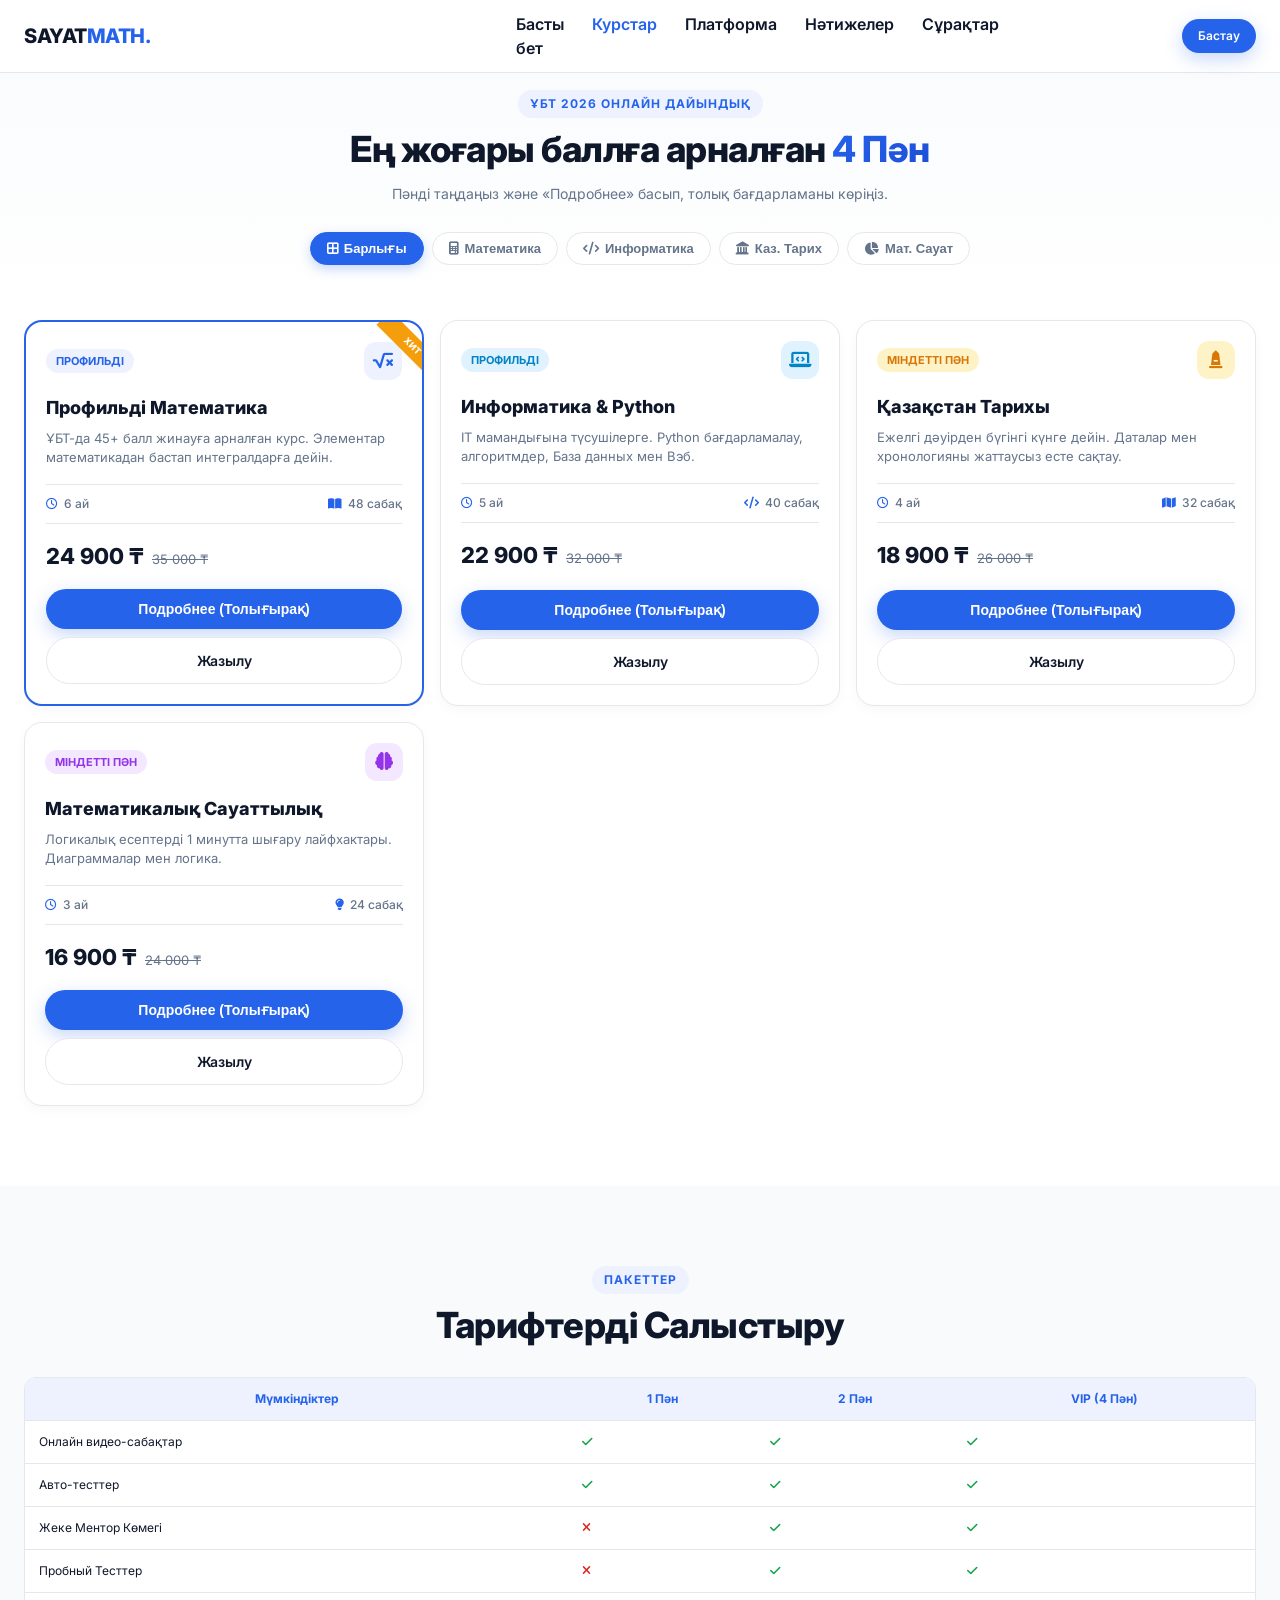
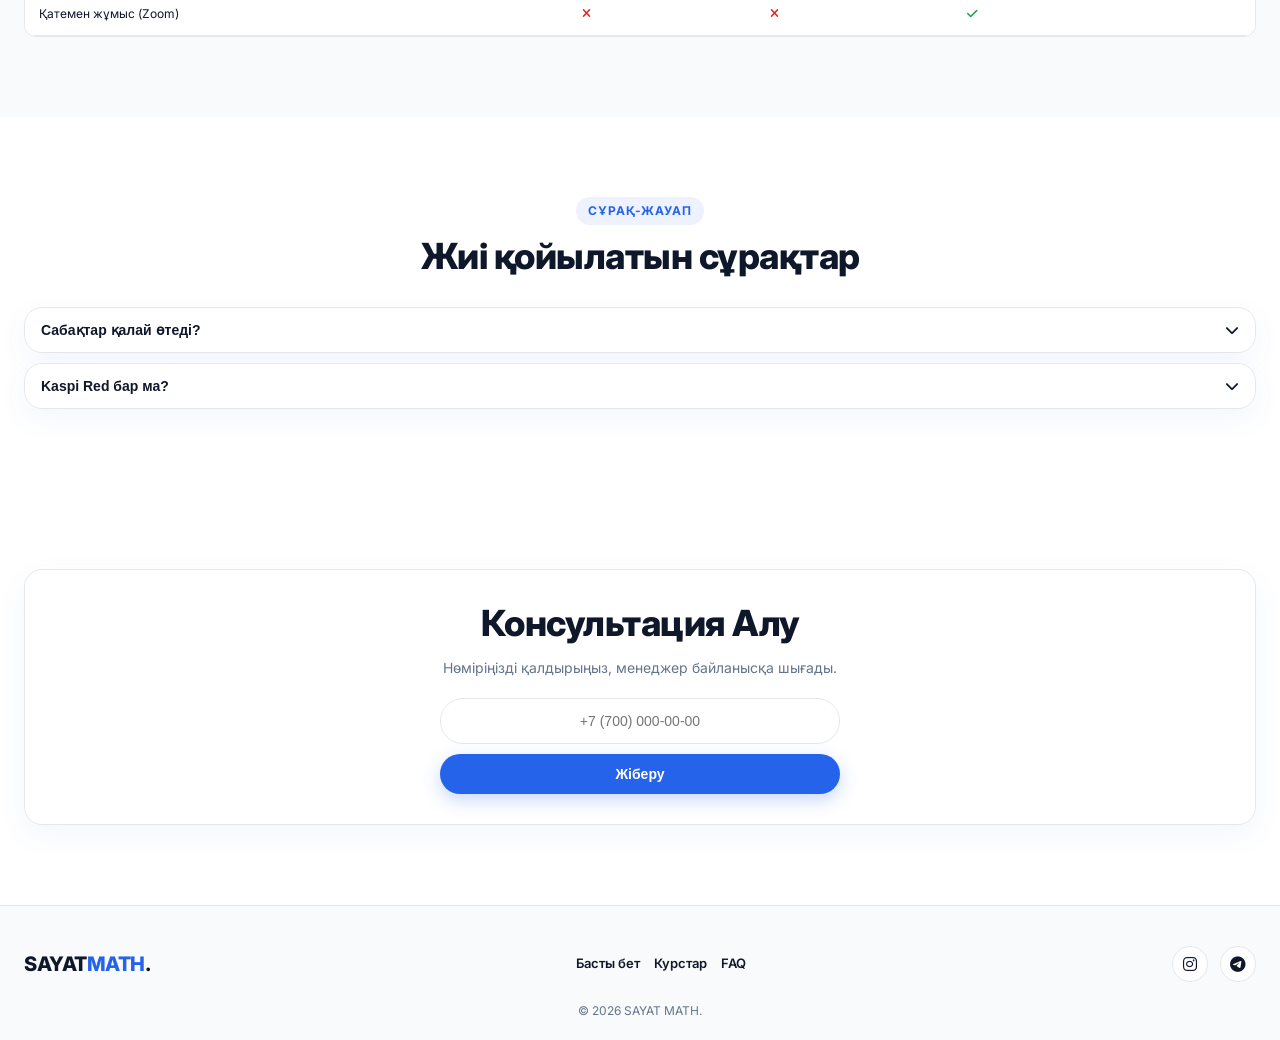
==== course.html @ 8cdb0d89 "Add files via upload" ====
<!DOCTYPE html>
<html lang="kk">
<head>
    <meta charset="UTF-8">
    <meta name="viewport" content="width=device-width, initial-scale=1.0, maximum-scale=1.0, user-scalable=no">
    <title>SAYAT MATH — Дайындық Курстары (ҰБТ 2026)</title>
    
    <link rel="preconnect" href="https://fonts.googleapis.com">
    <link rel="preconnect" href="https://fonts.gstatic.com" crossorigin>
    <link href="https://fonts.googleapis.com/css2?family=Inter:wght@300;400;500;600;700;800;900&display=swap" rel="stylesheet">
    <link rel="stylesheet" href="https://cdnjs.cloudflare.com/ajax/libs/font-awesome/6.6.0/css/all.min.css">
    
    <style>
/* ==========================================================================
   SAYAT MATH — Mobile-First Optimized Glassmorphism Design
   ========================================================================== */

:root {
    --bg-main: #FFFFFF;
    --bg-secondary: #F8FAFC;
    --bg-accent-light: #EEF2FF;
    
    --primary: #2563EB;
    --primary-hover: #1D4ED8;
    --primary-light: #3B82F6;
    --accent: #F59E0B;
    
    --text-primary: #0F172A;
    --text-muted: #64748B;
    --border-light: #E5E7EB;
    
    --glass-bg: rgba(255, 255, 255, 0.88);
    --glass-border: rgba(255, 255, 255, 0.9);
    --glass-shadow: 0 10px 30px rgba(37, 99, 235, 0.06);
    --glass-blur: blur(16px);
    
    --font-family: 'Inter', system-ui, -apple-system, sans-serif;
    
    --transition-fast: 0.2s ease;
    --transition-normal: 0.3s ease;
    
    --radius-sm: 12px;
    --radius-md: 18px;
    --radius-lg: 24px;
    --radius-full: 9999px;
}

*, *::before, *::after {
    box-sizing: border-box;
    margin: 0;
    padding: 0;
    -webkit-tap-highlight-color: transparent;
}

html {
    scroll-behavior: smooth;
    font-size: 16px;
}

body {
    font-family: var(--font-family);
    background-color: var(--bg-main);
    color: var(--text-primary);
    line-height: 1.5;
    overflow-x: hidden;
    -webkit-font-smoothing: antialiased;
}

body.menu-open, body.modal-open {
    overflow: hidden;
}

a {
    color: inherit;
    text-decoration: none;
}

ul { list-style: none; }

/* Container & Mobile Layout */
.container {
    width: 100%;
    max-width: 1280px;
    margin: 0 auto;
    padding: 0 16px;
}

.section {
    padding: 50px 0;
    position: relative;
}

.grid {
    display: grid;
    gap: 16px;
}

.grid-2, .grid-3, .grid-4 {
    grid-template-columns: 1fr;
}

/* Scroll Progress Bar */
.scroll-progress {
    position: fixed;
    top: 0;
    left: 0;
    height: 3px;
    background: linear-gradient(90deg, var(--primary), #60A5FA);
    width: 0%;
    z-index: 10001;
}

/* Glass Card */
.glass-card {
    background: var(--glass-bg);
    backdrop-filter: var(--glass-blur);
    -webkit-backdrop-filter: var(--glass-blur);
    border: 1px solid var(--border-light);
    border-radius: var(--radius-md);
    box-shadow: var(--glass-shadow);
}

/* Typography Helpers */
.text-center { text-align: center; }

.text-gradient {
    background: linear-gradient(135deg, var(--primary) 0%, #1D4ED8 100%);
    -webkit-background-clip: text;
    -webkit-text-fill-color: transparent;
}

.section-title-wrapper {
    margin-bottom: 28px;
}

.section-subtitle {
    display: inline-block;
    color: var(--primary);
    font-weight: 700;
    font-size: 11px;
    text-transform: uppercase;
    letter-spacing: 1px;
    margin-bottom: 8px;
    background: var(--bg-accent-light);
    padding: 5px 12px;
    border-radius: var(--radius-full);
}

.section-title {
    font-size: 24px;
    font-weight: 800;
    letter-spacing: -0.5px;
    line-height: 1.3;
    margin-bottom: 10px;
}

.section-description {
    font-size: 14px;
    color: var(--text-muted);
    line-height: 1.5;
}

/* Buttons */
.btn {
    display: inline-flex;
    align-items: center;
    justify-content: center;
    gap: 8px;
    padding: 12px 20px;
    font-size: 14px;
    font-weight: 600;
    border-radius: var(--radius-full);
    border: none;
    cursor: pointer;
    transition: all var(--transition-fast);
    width: 100%;
}

.btn-primary {
    background-color: var(--primary);
    color: #FFFFFF;
    box-shadow: 0 6px 18px rgba(37, 99, 235, 0.25);
}

.btn-primary:active {
    transform: scale(0.98);
}

.btn-glass {
    background: #FFFFFF;
    border: 1px solid var(--border-light);
    color: var(--text-primary);
}

.btn-block { width: 100%; }

/* Header & Mobile Navigation */
.header {
    position: fixed;
    top: 0;
    left: 0;
    right: 0;
    z-index: 1000;
    padding: 12px 0;
    background: rgba(255, 255, 255, 0.92);
    backdrop-filter: blur(12px);
    -webkit-backdrop-filter: blur(12px);
    border-bottom: 1px solid var(--border-light);
}

.header-container {
    display: flex;
    align-items: center;
    justify-content: space-between;
}

.logo {
    font-size: 20px;
    font-weight: 800;
    letter-spacing: -0.5px;
}

.logo-accent { color: var(--primary); }
.logo-dot { color: var(--primary); }

.header-actions {
    display: flex;
    align-items: center;
    gap: 10px;
}

.burger-menu {
    background: transparent;
    border: none;
    cursor: pointer;
    display: flex;
    flex-direction: column;
    justify-content: space-between;
    width: 24px;
    height: 18px;
    z-index: 1002;
    padding: 0;
}

.burger-menu span {
    width: 100%;
    height: 2px;
    background-color: var(--text-primary);
    border-radius: 2px;
    transition: all var(--transition-fast);
}

.burger-menu.open span:nth-child(1) { transform: translateY(8px) rotate(45deg); }
.burger-menu.open span:nth-child(2) { opacity: 0; }
.burger-menu.open span:nth-child(3) { transform: translateY(-8px) rotate(-45deg); }

.nav-menu {
    position: fixed;
    top: 0;
    right: -100%;
    width: 80%;
    max-width: 300px;
    height: 100vh;
    background: #FFFFFF;
    padding: 80px 24px 30px;
    transition: right var(--transition-normal);
    box-shadow: -10px 0 30px rgba(0, 0, 0, 0.15);
    z-index: 1001;
}

.nav-menu.active { right: 0; }

.nav-list {
    display: flex;
    flex-direction: column;
    gap: 18px;
}

.nav-link {
    font-size: 16px;
    font-weight: 600;
    color: var(--text-primary);
}

.nav-link.active { color: var(--primary); }

.mobile-overlay {
    position: fixed;
    inset: 0;
    background: rgba(15, 23, 42, 0.5);
    z-index: 999;
    opacity: 0;
    pointer-events: none;
    transition: opacity var(--transition-fast);
}

.mobile-overlay.active {
    opacity: 1;
    pointer-events: auto;
}

/* Course Hero Header */
.courses-hero {
    padding-top: 90px;
    padding-bottom: 30px;
    background: linear-gradient(180deg, #F8FAFC 0%, #FFFFFF 100%);
}

/* Horizontal Scrollable Filter Tabs for Mobile */
.filter-wrapper {
    display: flex;
    gap: 8px;
    overflow-x: auto;
    padding: 10px 4px 15px;
    margin-top: 18px;
    -webkit-overflow-scrolling: touch;
    scrollbar-width: none;
}

.filter-wrapper::-webkit-scrollbar {
    display: none;
}

.filter-btn {
    padding: 8px 16px;
    border-radius: var(--radius-full);
    border: 1px solid var(--border-light);
    background: #FFFFFF;
    font-size: 13px;
    font-weight: 600;
    color: var(--text-muted);
    white-space: nowrap;
    cursor: pointer;
    display: flex;
    align-items: center;
    gap: 6px;
    flex-shrink: 0;
}

.filter-btn.active {
    background: var(--primary);
    color: #FFFFFF;
    border-color: var(--primary);
    box-shadow: 0 4px 12px rgba(37, 99, 235, 0.25);
}

/* Course Card V2 (Mobile Optimized) */
.course-card-v2 {
    background: #FFFFFF;
    border: 1px solid var(--border-light);
    border-radius: var(--radius-md);
    padding: 20px;
    display: flex;
    flex-direction: column;
    justify-content: space-between;
    position: relative;
    overflow: hidden;
    box-shadow: 0 4px 12px rgba(0, 0, 0, 0.03);
}

.course-card-v2.featured {
    border: 2px solid var(--primary);
}

.featured-tag {
    position: absolute;
    top: 14px;
    right: -30px;
    background: var(--accent);
    color: #FFFFFF;
    font-size: 9px;
    font-weight: 800;
    padding: 3px 30px;
    transform: rotate(45deg);
    text-transform: uppercase;
}

.card-top-bar {
    display: flex;
    align-items: center;
    justify-content: space-between;
    margin-bottom: 14px;
}

.subject-badge {
    display: inline-flex;
    align-items: center;
    gap: 6px;
    padding: 4px 10px;
    border-radius: var(--radius-full);
    font-size: 11px;
    font-weight: 700;
    text-transform: uppercase;
}

.badge-math { background: #EEF2FF; color: #2563EB; }
.badge-info { background: #E0F2FE; color: #0284C7; }
.badge-history { background: #FEF3C7; color: #D97706; }
.badge-stat { background: #F3E8FF; color: #9333EA; }

.subject-icon-box {
    width: 38px;
    height: 38px;
    border-radius: var(--radius-sm);
    display: flex;
    align-items: center;
    justify-content: center;
    font-size: 18px;
}

.card-title {
    font-size: 18px;
    font-weight: 800;
    margin-bottom: 8px;
}

.card-desc {
    font-size: 13px;
    color: var(--text-muted);
    margin-bottom: 16px;
}

.course-meta-stats {
    display: flex;
    align-items: center;
    justify-content: space-between;
    padding: 10px 0;
    border-top: 1px solid var(--border-light);
    border-bottom: 1px solid var(--border-light);
    margin-bottom: 16px;
}

.meta-item {
    display: flex;
    align-items: center;
    gap: 6px;
    font-size: 12px;
    color: var(--text-muted);
    font-weight: 500;
}

.meta-item i { color: var(--primary); }

.card-price-box {
    display: flex;
    align-items: baseline;
    gap: 8px;
    margin-bottom: 16px;
}

.price-main {
    font-size: 22px;
    font-weight: 800;
}

.price-old {
    font-size: 13px;
    color: var(--text-muted);
    text-decoration: line-through;
}

.card-actions-wrapper {
    display: flex;
    flex-direction: column;
    gap: 8px;
}

/* Modal Drawer (Mobile Specific Bottom Sheet feel) */
.modal-overlay {
    position: fixed;
    inset: 0;
    background: rgba(15, 23, 42, 0.6);
    backdrop-filter: blur(4px);
    z-index: 9999;
    display: flex;
    align-items: flex-end;
    justify-content: center;
    opacity: 0;
    pointer-events: none;
    transition: opacity 0.25s ease;
}

.modal-overlay.active {
    opacity: 1;
    pointer-events: auto;
}

.modal-container {
    background: #FFFFFF;
    width: 100%;
    max-height: 88vh;
    border-top-left-radius: var(--radius-lg);
    border-top-right-radius: var(--radius-lg);
    overflow: hidden;
    display: flex;
    flex-direction: column;
    transform: translateY(100%);
    transition: transform 0.3s cubic-bezier(0.16, 1, 0.3, 1);
}

.modal-overlay.active .modal-container {
    transform: translateY(0);
}

.modal-header {
    padding: 20px 20px 16px;
    background: var(--bg-secondary);
    border-bottom: 1px solid var(--border-light);
    display: flex;
    justify-content: space-between;
    align-items: flex-start;
}

.modal-title-area h3 {
    font-size: 18px;
    font-weight: 800;
}

.modal-close-btn {
    width: 32px;
    height: 32px;
    border-radius: 50%;
    border: 1px solid var(--border-light);
    background: #FFFFFF;
    display: flex;
    align-items: center;
    justify-content: center;
    font-size: 18px;
    color: var(--text-muted);
}

.modal-body-scroll {
    padding: 20px;
    overflow-y: auto;
    flex-grow: 1;
}

.modal-nav-tabs {
    display: flex;
    gap: 8px;
    border-bottom: 1px solid var(--border-light);
    margin-bottom: 18px;
    overflow-x: auto;
}

.modal-tab-btn {
    padding: 8px 12px;
    background: none;
    border: none;
    border-bottom: 2px solid transparent;
    font-weight: 600;
    font-size: 13px;
    color: var(--text-muted);
    white-space: nowrap;
}

.modal-tab-btn.active {
    color: var(--primary);
    border-bottom-color: var(--primary);
}

.modal-tab-content { display: none; }
.modal-tab-content.active { display: block; }

.curriculum-list {
    display: flex;
    flex-direction: column;
    gap: 10px;
}

.curr-item {
    background: var(--bg-secondary);
    padding: 12px;
    border-radius: var(--radius-sm);
    border: 1px solid var(--border-light);
    display: flex;
    align-items: center;
    justify-content: space-between;
}

.curr-left {
    display: flex;
    align-items: center;
    gap: 10px;
}

.curr-num {
    width: 26px;
    height: 26px;
    border-radius: 50%;
    background: var(--bg-accent-light);
    color: var(--primary);
    font-weight: 700;
    display: flex;
    align-items: center;
    justify-content: center;
    font-size: 11px;
    flex-shrink: 0;
}

.teacher-card-mini {
    display: flex;
    align-items: center;
    gap: 14px;
    padding: 16px;
    background: var(--bg-secondary);
    border-radius: var(--radius-sm);
}

.teacher-avatar-lg {
    width: 50px;
    height: 50px;
    border-radius: 50%;
    background: var(--primary);
    color: #FFFFFF;
    display: flex;
    align-items: center;
    justify-content: center;
    font-size: 20px;
    font-weight: 800;
    flex-shrink: 0;
}

.modal-footer {
    padding: 16px 20px;
    border-top: 1px solid var(--border-light);
    background: var(--bg-secondary);
    display: flex;
    gap: 12px;
    align-items: center;
}

/* Comparison Table Horizontal Scroll Box */
.comparison-section {
    background: var(--bg-secondary);
}

.table-wrapper {
    overflow-x: auto;
    -webkit-overflow-scrolling: touch;
    border-radius: var(--radius-sm);
    border: 1px solid var(--border-light);
}

.compare-table {
    width: 100%;
    min-width: 500px;
    border-collapse: collapse;
    background: #FFFFFF;
}

.compare-table th, .compare-table td {
    padding: 12px 14px;
    font-size: 12px;
    border-bottom: 1px solid var(--border-light);
}

.compare-table th {
    background: var(--bg-accent-light);
    font-weight: 700;
    color: var(--primary);
}

.check-icon { color: #16A34A; }
.cross-icon { color: #DC2626; }

/* FAQ Accordion */
.accordion-wrapper {
    display: flex;
    flex-direction: column;
    gap: 10px;
}

.accordion-item {
    padding: 14px 16px;
}

.accordion-header {
    width: 100%;
    display: flex;
    justify-content: space-between;
    align-items: center;
    background: none;
    border: none;
    font-size: 14px;
    font-weight: 700;
    color: var(--text-primary);
    text-align: left;
}

.accordion-content {
    max-height: 0;
    overflow: hidden;
    transition: max-height 0.3s ease;
    color: var(--text-muted);
    font-size: 13px;
}

.accordion-item.active .accordion-content {
    margin-top: 10px;
}

/* Footer Mobile */
.footer {
    padding: 40px 0 20px;
    background: var(--bg-secondary);
    border-top: 1px solid var(--border-light);
}

.footer-container {
    display: flex;
    flex-direction: column;
    align-items: center;
    gap: 20px;
    text-align: center;
}

.footer-links {
    display: flex;
    flex-wrap: wrap;
    justify-content: center;
    gap: 14px;
    font-size: 13px;
    font-weight: 600;
}

.footer-socials {
    display: flex;
    gap: 12px;
}

.footer-socials a {
    width: 36px;
    height: 36px;
    border-radius: 50%;
    background: #FFFFFF;
    border: 1px solid var(--border-light);
    display: flex;
    align-items: center;
    justify-content: center;
}

.footer-bottom {
    font-size: 12px;
    color: var(--text-muted);
    margin-top: 20px;
}

/* Desktop Expansion Styles */
@media (min-width: 768px) {
    .container { padding: 0 24px; }
    .section { padding: 80px 0; }
    .grid-2 { grid-template-columns: repeat(2, 1fr); }
    .grid-3 { grid-template-columns: repeat(3, 1fr); }
    .section-title { font-size: 36px; }
    .section-subtitle { font-size: 12px; }
    .btn { width: auto; }
    
    .filter-wrapper {
        justify-content: center;
        overflow-x: visible;
    }
    
    .nav-menu {
        position: static;
        width: auto;
        height: auto;
        background: transparent;
        padding: 0;
        box-shadow: none;
    }
    .nav-list { flex-direction: row; gap: 28px; }
    .burger-menu { display: none; }
    .btn-block { width: 100%; }

    .modal-overlay {
        align-items: center;
    }

    .modal-container {
        max-width: 750px;
        border-radius: var(--radius-md);
        transform: scale(0.95);
    }
    
    .modal-overlay.active .modal-container {
        transform: scale(1);
    }
    
    .footer-container {
        flex-direction: row;
        justify-content: space-between;
    }
}
    </style>
</head>
<body>

    <div class="scroll-progress" id="scrollProgress"></div>
    <div class="mobile-overlay" id="mobileOverlay"></div>

    <header class="header">
        <div class="container header-container">
            <a href="index.html" class="logo">
                SAYAT<span class="logo-accent">MATH</span><span class="logo-dot">.</span>
            </a>

            <nav class="nav-menu" id="navMenu">
                <ul class="nav-list">
                    <li><a href="index.html" class="nav-link">Басты бет</a></li>
                    <li><a href="course.html" class="nav-link active">Курстар</a></li>
                    <li><a href="index.html#platform" class="nav-link">Платформа</a></li>
                    <li><a href="index.html#reviews" class="nav-link">Нәтижелер</a></li>
                    <li><a href="index.html#faq" class="nav-link">Сұрақтар</a></li>
                </ul>
            </nav>

            <div class="header-actions">
                <a href="#cta" class="btn btn-primary" style="padding: 8px 16px; font-size: 12px;">Бастау</a>
                <button class="burger-menu" id="burgerMenu" aria-label="Toggle Menu">
                    <span></span>
                    <span></span>
                    <span></span>
                </button>
            </div>
        </div>
    </header>

    <section class="courses-hero">
        <div class="container text-center">
            <span class="section-subtitle">ҰБТ 2026 Онлайн Дайындық</span>
            <h1 class="section-title">Ең жоғары баллға арналған <span class="text-gradient">4 Пән</span></h1>
            <p class="section-description">
                Пәнді таңдаңыз және «Подробнее» басып, толық бағдарламаны көріңіз.
            </p>

            <div class="filter-wrapper">
                <button class="filter-btn active" data-filter="all">
                    <i class="fa-solid fa-border-all"></i> Барлығы
                </button>
                <button class="filter-btn" data-filter="math">
                    <i class="fa-solid fa-calculator"></i> Математика
                </button>
                <button class="filter-btn" data-filter="info">
                    <i class="fa-solid fa-code"></i> Информатика
                </button>
                <button class="filter-btn" data-filter="history">
                    <i class="fa-solid fa-landmark"></i> Каз. Тарих
                </button>
                <button class="filter-btn" data-filter="stat">
                    <i class="fa-solid fa-chart-pie"></i> Мат. Сауат
                </button>
            </div>
        </div>
    </section>

    <section class="section" style="padding-top: 10px;">
        <div class="container">
            <div class="grid grid-3" id="coursesGrid">

                <div class="course-card-v2 featured" data-category="math">
                    <div class="featured-tag">ХИТ</div>
                    <div>
                        <div class="card-top-bar">
                            <span class="subject-badge badge-math">Профильді</span>
                            <div class="subject-icon-box badge-math">
                                <i class="fa-solid fa-square-root-variable"></i>
                            </div>
                        </div>
                        <h3 class="card-title">Профильді Математика</h3>
                        <p class="card-desc">
                            ҰБТ-да 45+ балл жинауға арналған курс. Элементар математикадан бастап интегралдарға дейін.
                        </p>
                        <div class="course-meta-stats">
                            <div class="meta-item"><i class="fa-regular fa-clock"></i> 6 ай</div>
                            <div class="meta-item"><i class="fa-solid fa-book-open"></i> 48 сабақ</div>
                        </div>
                        <div class="card-price-box">
                            <span class="price-main">24 900 ₸</span>
                            <span class="price-old">35 000 ₸</span>
                        </div>
                    </div>
                    <div class="card-actions-wrapper">
                        <button class="btn btn-primary btn-block open-modal-btn" data-course="math">
                            Подробнее (Толығырақ)
                        </button>
                        <a href="#cta" class="btn btn-glass btn-block">Жазылу</a>
                    </div>
                </div>

                <div class="course-card-v2" data-category="info">
                    <div>
                        <div class="card-top-bar">
                            <span class="subject-badge badge-info">Профильді</span>
                            <div class="subject-icon-box badge-info">
                                <i class="fa-solid fa-laptop-code"></i>
                            </div>
                        </div>
                        <h3 class="card-title">Информатика & Python</h3>
                        <p class="card-desc">
                            IT мамандығына түсушілерге. Python бағдарламалау, алгоритмдер, База данных мен Вэб.
                        </p>
                        <div class="course-meta-stats">
                            <div class="meta-item"><i class="fa-regular fa-clock"></i> 5 ай</div>
                            <div class="meta-item"><i class="fa-solid fa-code"></i> 40 сабақ</div>
                        </div>
                        <div class="card-price-box">
                            <span class="price-main">22 900 ₸</span>
                            <span class="price-old">32 000 ₸</span>
                        </div>
                    </div>
                    <div class="card-actions-wrapper">
                        <button class="btn btn-primary btn-block open-modal-btn" data-course="info">
                            Подробнее (Толығырақ)
                        </button>
                        <a href="#cta" class="btn btn-glass btn-block">Жазылу</a>
                    </div>
                </div>

                <div class="course-card-v2" data-category="history">
                    <div>
                        <div class="card-top-bar">
                            <span class="subject-badge badge-history">Міндетті Пән</span>
                            <div class="subject-icon-box badge-history">
                                <i class="fa-solid fa-monument"></i>
                            </div>
                        </div>
                        <h3 class="card-title">Қазақстан Тарихы</h3>
                        <p class="card-desc">
                            Ежелгі дәуірден бүгінгі күнге дейін. Даталар мен хронологияны жаттаусыз есте сақтау.
                        </p>
                        <div class="course-meta-stats">
                            <div class="meta-item"><i class="fa-regular fa-clock"></i> 4 ай</div>
                            <div class="meta-item"><i class="fa-solid fa-map"></i> 32 сабақ</div>
                        </div>
                        <div class="card-price-box">
                            <span class="price-main">18 900 ₸</span>
                            <span class="price-old">26 000 ₸</span>
                        </div>
                    </div>
                    <div class="card-actions-wrapper">
                        <button class="btn btn-primary btn-block open-modal-btn" data-course="history">
                            Подробнее (Толығырақ)
                        </button>
                        <a href="#cta" class="btn btn-glass btn-block">Жазылу</a>
                    </div>
                </div>

                <div class="course-card-v2" data-category="stat">
                    <div>
                        <div class="card-top-bar">
                            <span class="subject-badge badge-stat">Міндетті Пән</span>
                            <div class="subject-icon-box badge-stat">
                                <i class="fa-solid fa-brain"></i>
                            </div>
                        </div>
                        <h3 class="card-title">Математикалық Сауаттылық</h3>
                        <p class="card-desc">
                            Логикалық есептерді 1 минутта шығару лайфхактары. Диаграммалар мен логика.
                        </p>
                        <div class="course-meta-stats">
                            <div class="meta-item"><i class="fa-regular fa-clock"></i> 3 ай</div>
                            <div class="meta-item"><i class="fa-solid fa-lightbulb"></i> 24 сабақ</div>
                        </div>
                        <div class="card-price-box">
                            <span class="price-main">16 900 ₸</span>
                            <span class="price-old">24 000 ₸</span>
                        </div>
                    </div>
                    <div class="card-actions-wrapper">
                        <button class="btn btn-primary btn-block open-modal-btn" data-course="stat">
                            Подробнее (Толығырақ)
                        </button>
                        <a href="#cta" class="btn btn-glass btn-block">Жазылу</a>
                    </div>
                </div>

            </div>
        </div>
    </section>

    <section class="section comparison-section">
        <div class="container">
            <div class="section-title-wrapper text-center">
                <span class="section-subtitle">Пакеттер</span>
                <h2 class="section-title">Тарифтерді Салыстыру</h2>
            </div>

            <div class="table-wrapper">
                <table class="compare-table">
                    <thead>
                        <tr>
                            <th>Мүмкіндіктер</th>
                            <th>1 Пән</th>
                            <th>2 Пән</th>
                            <th>VIP (4 Пән)</th>
                        </tr>
                    </thead>
                    <tbody>
                        <tr>
                            <td>Онлайн видео-сабақтар</td>
                            <td><i class="fa-solid fa-check check-icon"></i></td>
                            <td><i class="fa-solid fa-check check-icon"></i></td>
                            <td><i class="fa-solid fa-check check-icon"></i></td>
                        </tr>
                        <tr>
                            <td>Авто-тесттер</td>
                            <td><i class="fa-solid fa-check check-icon"></i></td>
                            <td><i class="fa-solid fa-check check-icon"></i></td>
                            <td><i class="fa-solid fa-check check-icon"></i></td>
                        </tr>
                        <tr>
                            <td>Жеке Ментор Көмегі</td>
                            <td><i class="fa-solid fa-xmark cross-icon"></i></td>
                            <td><i class="fa-solid fa-check check-icon"></i></td>
                            <td><i class="fa-solid fa-check check-icon"></i></td>
                        </tr>
                        <tr>
                            <td>Пробный Тесттер</td>
                            <td><i class="fa-solid fa-xmark cross-icon"></i></td>
                            <td><i class="fa-solid fa-check check-icon"></i></td>
                            <td><i class="fa-solid fa-check check-icon"></i></td>
                        </tr>
                        <tr>
                            <td>Қатемен жұмыс (Zoom)</td>
                            <td><i class="fa-solid fa-xmark cross-icon"></i></td>
                            <td><i class="fa-solid fa-xmark cross-icon"></i></td>
                            <td><i class="fa-solid fa-check check-icon"></i></td>
                        </tr>
                    </tbody>
                </table>
            </div>
        </div>
    </section>

    <section class="section">
        <div class="container">
            <div class="section-title-wrapper text-center">
                <span class="section-subtitle">Сұрақ-Жауап</span>
                <h2 class="section-title">Жиі қойылатын сұрақтар</h2>
            </div>

            <div class="accordion-wrapper">
                <div class="accordion-item glass-card">
                    <button class="accordion-header">
                        Сабақтар қалай өтеді?
                        <i class="fa-solid fa-chevron-down"></i>
                    </button>
                    <div class="accordion-content">
                        Сабақтар платформада алдын ала жазылған видеолар және апталық онлайн Zoom разборлар түрінде болады.
                    </div>
                </div>

                <div class="accordion-item glass-card">
                    <button class="accordion-header">
                        Kaspi Red бар ма?
                        <i class="fa-solid fa-chevron-down"></i>
                    </button>
                    <div class="accordion-content">
                        Иә, Kaspi Red және 3-12 айға бөліп төлеу қарастырылған.
                    </div>
                </div>
            </div>
        </div>
    </section>

    <section class="section" id="cta">
        <div class="container">
            <div class="glass-card text-center" style="padding: 30px 16px;">
                <h2 class="section-title">Консультация Алу</h2>
                <p class="section-description" style="margin-bottom: 20px;">
                    Нөміріңізді қалдырыңыз, менеджер байланысқа шығады.
                </p>
                <form onsubmit="event.preventDefault(); alert('Өтінішіңіз қабылданды!');" style="display: flex; flex-direction: column; gap: 10px; max-width: 400px; margin: 0 auto;">
                    <input type="tel" placeholder="+7 (700) 000-00-00" style="padding: 14px; border-radius: var(--radius-full); border: 1px solid var(--border-light); outline: none; font-size: 14px; text-align: center;" required>
                    <button type="submit" class="btn btn-primary">Жіберу</button>
                </form>
            </div>
        </div>
    </section>

    <div class="modal-overlay" id="courseModal">
        <div class="modal-container">
            <div class="modal-header">
                <div class="modal-title-area">
                    <span class="section-subtitle" id="modalSubjectBadge">Профильді Пән</span>
                    <h3 id="modalTitle">Математика</h3>
                </div>
                <button class="modal-close-btn" id="modalCloseBtn">&times;</button>
            </div>

            <div class="modal-body-scroll">
                <div class="modal-nav-tabs">
                    <button class="modal-tab-btn active" data-tab="tab-program">Бағдарлама</button>
                    <button class="modal-tab-btn" data-tab="tab-teacher">Преподаватель</button>
                    <button class="modal-tab-btn" data-tab="tab-features">Фишкалар</button>
                </div>

                <div class="modal-tab-content active" id="tab-program">
                    <div class="curriculum-list" id="modalProgramList"></div>
                </div>

                <div class="modal-tab-content" id="tab-teacher">
                    <div class="teacher-card-mini">
                        <div class="teacher-avatar-lg" id="modalTeacherAvatar">S</div>
                        <div>
                            <h4 id="modalTeacherName" style="font-size: 16px; font-weight: 800;">Саят Мұғалім</h4>
                            <p style="color: var(--primary); font-weight: 600; font-size: 12px;" id="modalTeacherRole">Математика сарапшысы</p>
                            <p style="font-size: 12px; color: var(--text-muted); margin-top: 4px;" id="modalTeacherBio">5000+ оқушыны дайындаған.</p>
                        </div>
                    </div>
                </div>

                <div class="modal-tab-content" id="tab-features">
                    <ul style="display: flex; flex-direction: column; gap: 8px; font-size: 13px;">
                        <li><i class="fa-solid fa-check" style="color:#16A34A;"></i> PDF Шпаргалкалар.</li>
                        <li><i class="fa-solid fa-check" style="color:#16A34A;"></i> Апталық Отчет Ата-анаға.</li>
                    </ul>
                </div>
            </div>

            <div class="modal-footer">
                <div style="flex: 1;">
                    <span style="font-size: 11px; color: var(--text-muted); display: block;">Бағасы:</span>
                    <strong style="font-size: 18px; color: var(--primary);" id="modalPrice">24 900 ₸</strong>
                </div>
                <a href="#cta" class="btn btn-primary" onclick="closeModal()" style="width: auto;">Жазылу</a>
            </div>
        </div>
    </div>

    <footer class="footer">
        <div class="container">
            <div class="footer-container">
                <a href="index.html" class="logo">SAYAT<span class="logo-accent">MATH</span>.</a>
                <div class="footer-links">
                    <a href="index.html">Басты бет</a>
                    <a href="course.html">Курстар</a>
                    <a href="index.html#faq">FAQ</a>
                </div>
                <div class="footer-socials">
                    <a href="#"><i class="fa-brands fa-instagram"></i></a>
                    <a href="#"><i class="fa-brands fa-telegram"></i></a>
                </div>
            </div>
            <div class="footer-bottom text-center">
                <p>&copy; 2026 SAYAT MATH.</p>
            </div>
        </div>
    </footer>

    <script>
        const courseDetailsData = {
            math: {
                title: 'Профильді Математика',
                badge: 'Профильді Пән',
                price: '24 900 ₸',
                teacher: 'Саят Мұғалім',
                role: 'Математика сарапшысы (8 жыл тәжірибе)',
                avatar: 'S',
                bio: '5000+ оқушы дайындаған. Орташа балл — 42/45.',
                program: [
                    '1-Модуль: Алгебра негіздері мен теңдеулер',
                    '2-Модуль: Тригонометриялық формулалар',
                    '3-Модуль: Логарифмдер мен көрсеткіштік теңдеулер',
                    '4-Модуль: Туынды мен Интеграл',
                    '5-Модуль: Стереометрия & Планиметрия'
                ]
            },
            info: {
                title: 'Информатика & Python',
                badge: 'Профильді Пән',
                price: '22 900 ₸',
                teacher: 'Аслан Төлеуов',
                role: 'Senior Software Engineer',
                avatar: 'A',
                bio: 'IT саласында 6 жыл тәжірибесі бар бағдарламашы.',
                program: [
                    '1-Модуль: Ақпарат теориясы мен жүйелер',
                    '2-Модуль: Python негіздері (Циклдар, Синтаксис)',
                    '3-Модуль: Массивтер мен Функциялар',
                    '4-Модуль: База Данных (SQL)',
                    '5-Модуль: Веб-технологиялар'
                ]
            },
            history: {
                title: 'Қазақстан Тарихы',
                badge: 'Міндетті Пән',
                price: '18 900 ₸',
                teacher: 'Нұрсұлтан Ұстаз',
                role: 'Тарих ғылымдарының магистрі',
                avatar: 'N',
                bio: 'Тарихты құр жаттаусыз, карталармен түсіндіреді.',
                program: [
                     me1 = '1-Модуль: Ежелгі Қазақстан тайпалары',
                    '2-Модуль: Орта ғасырдағы мемлекеттер',
                    '3-Модуль: Қазақ Хандығының құрылуы',
                    '4-Модуль: XIX-XX ғасырдағы Қазақстан',
                    '5-Модуль: Тәуелсіз Қазақстан'
                ]
            },
            stat: {
                title: 'Математикалық Сауаттылық',
                badge: 'Міндетті Пән',
                price: '16 900 ₸',
                teacher: 'Данияр Мырза',
                role: 'Логика тренері',
                avatar: 'D',
                bio: 'Логикалық есептердің қысқа шығару жолдарын меңгерткен.',
                program: [
                    '1-Модуль: Сандық заңдылықтар',
                    '2-Модуль: Диаграммалар мен кестелер',
                    '3-Модуль: Проценттер мен қозғалыс есептері',
                    '4-Модуль: Геометриялық логика',
                    '5-Модуль: Логикалық пайымдаулар'
                ]
            }
        };

        // Scroll progress
        window.addEventListener('scroll', () => {
            const winScroll = document.body.scrollTop || document.documentElement.scrollTop;
            const height = document.documentElement.scrollHeight - document.documentElement.clientHeight;
            document.getElementById('scrollProgress').style.width = (winScroll / height) * 100 + '%';
        });

        // Mobile Burger
        const burgerMenu = document.getElementById('burgerMenu');
        const navMenu = document.getElementById('navMenu');
        const mobileOverlay = document.getElementById('mobileOverlay');

        burgerMenu.addEventListener('click', () => {
            burgerMenu.classList.toggle('open');
            navMenu.classList.toggle('active');
            mobileOverlay.classList.toggle('active');
            document.body.classList.toggle('menu-open');
        });

        mobileOverlay.addEventListener('click', () => {
            burgerMenu.classList.remove('open');
            navMenu.classList.remove('active');
            mobileOverlay.classList.remove('active');
            document.body.classList.remove('menu-open');
        });

        // Filters
        const filterBtns = document.querySelectorAll('.filter-btn');
        const courseCards = document.querySelectorAll('.course-card-v2');

        filterBtns.forEach(btn => {
            btn.addEventListener('click', () => {
                filterBtns.forEach(b => b.classList.remove('active'));
                btn.classList.add('active');
                const filter = btn.getAttribute('data-filter');

                courseCards.forEach(card => {
                    const category = card.getAttribute('data-category');
                    if (filter === 'all' || category === filter) {
                        card.style.display = 'flex';
                    } else {
                        card.style.display = 'none';
                    }
                });
            });
        });

        // Modal Drawer
        const courseModal = document.getElementById('courseModal');
        const openModalBtns = document.querySelectorAll('.open-modal-btn');
        const modalCloseBtn = document.getElementById('modalCloseBtn');

        openModalBtns.forEach(btn => {
            btn.addEventListener('click', () => {
                const subjectKey = btn.getAttribute('data-course');
                const data = courseDetailsData[subjectKey];

                if (data) {
                    document.getElementById('modalTitle').textContent = data.title;
                    document.getElementById('modalSubjectBadge').textContent = data.badge;
                    document.getElementById('modalPrice').textContent = data.price;
                    document.getElementById('modalTeacherName').textContent = data.teacher;
                    document.getElementById('modalTeacherRole').textContent = data.role;
                    document.getElementById('modalTeacherAvatar').textContent = data.avatar;
                    document.getElementById('modalTeacherBio').textContent = data.bio;

                    const progList = document.getElementById('modalProgramList');
                    progList.innerHTML = '';
                    data.program.forEach((item, index) => {
                        const div = document.createElement('div');
                        div.className = 'curr-item';
                        div.innerHTML = `
                            <div class="curr-left">
                                <div class="curr-num">${index + 1}</div>
                                <span style="font-weight: 600; font-size: 13px;">${item}</span>
                            </div>
                        `;
                        progList.appendChild(div);
                    });

                    courseModal.classList.add('active');
                    document.body.classList.add('modal-open');
                }
            });
        });

        modalCloseBtn.addEventListener('click', closeModal);
        courseModal.addEventListener('click', (e) => {
            if (e.target === courseModal) closeModal();
        });

        function closeModal() {
            courseModal.classList.remove('active');
            document.body.classList.remove('modal-open');
        }

        // Tabs
        const modalTabBtns = document.querySelectorAll('.modal-tab-btn');
        const modalTabContents = document.querySelectorAll('.modal-tab-content');

        modalTabBtns.forEach(tab => {
            tab.addEventListener('click', () => {
                modalTabBtns.forEach(t => t.classList.remove('active'));
                modalTabContents.forEach(c => c.classList.remove('active'));

                tab.classList.add('active');
                document.getElementById(tab.getAttribute('data-tab')).classList.add('active');
            });
        });

        // FAQ Accordion
        const accordions = document.querySelectorAll('.accordion-header');
        accordions.forEach(acc => {
            acc.addEventListener('click', () => {
                const item = acc.parentElement;
                item.classList.toggle('active');
                const content = item.querySelector('.accordion-content');
                if (item.classList.contains('active')) {
                    content.style.maxHeight = content.scrollHeight + 'px';
                } else {
                    content.style.maxHeight = null;
                }
            });
        });
    </script>
</body>
</html>
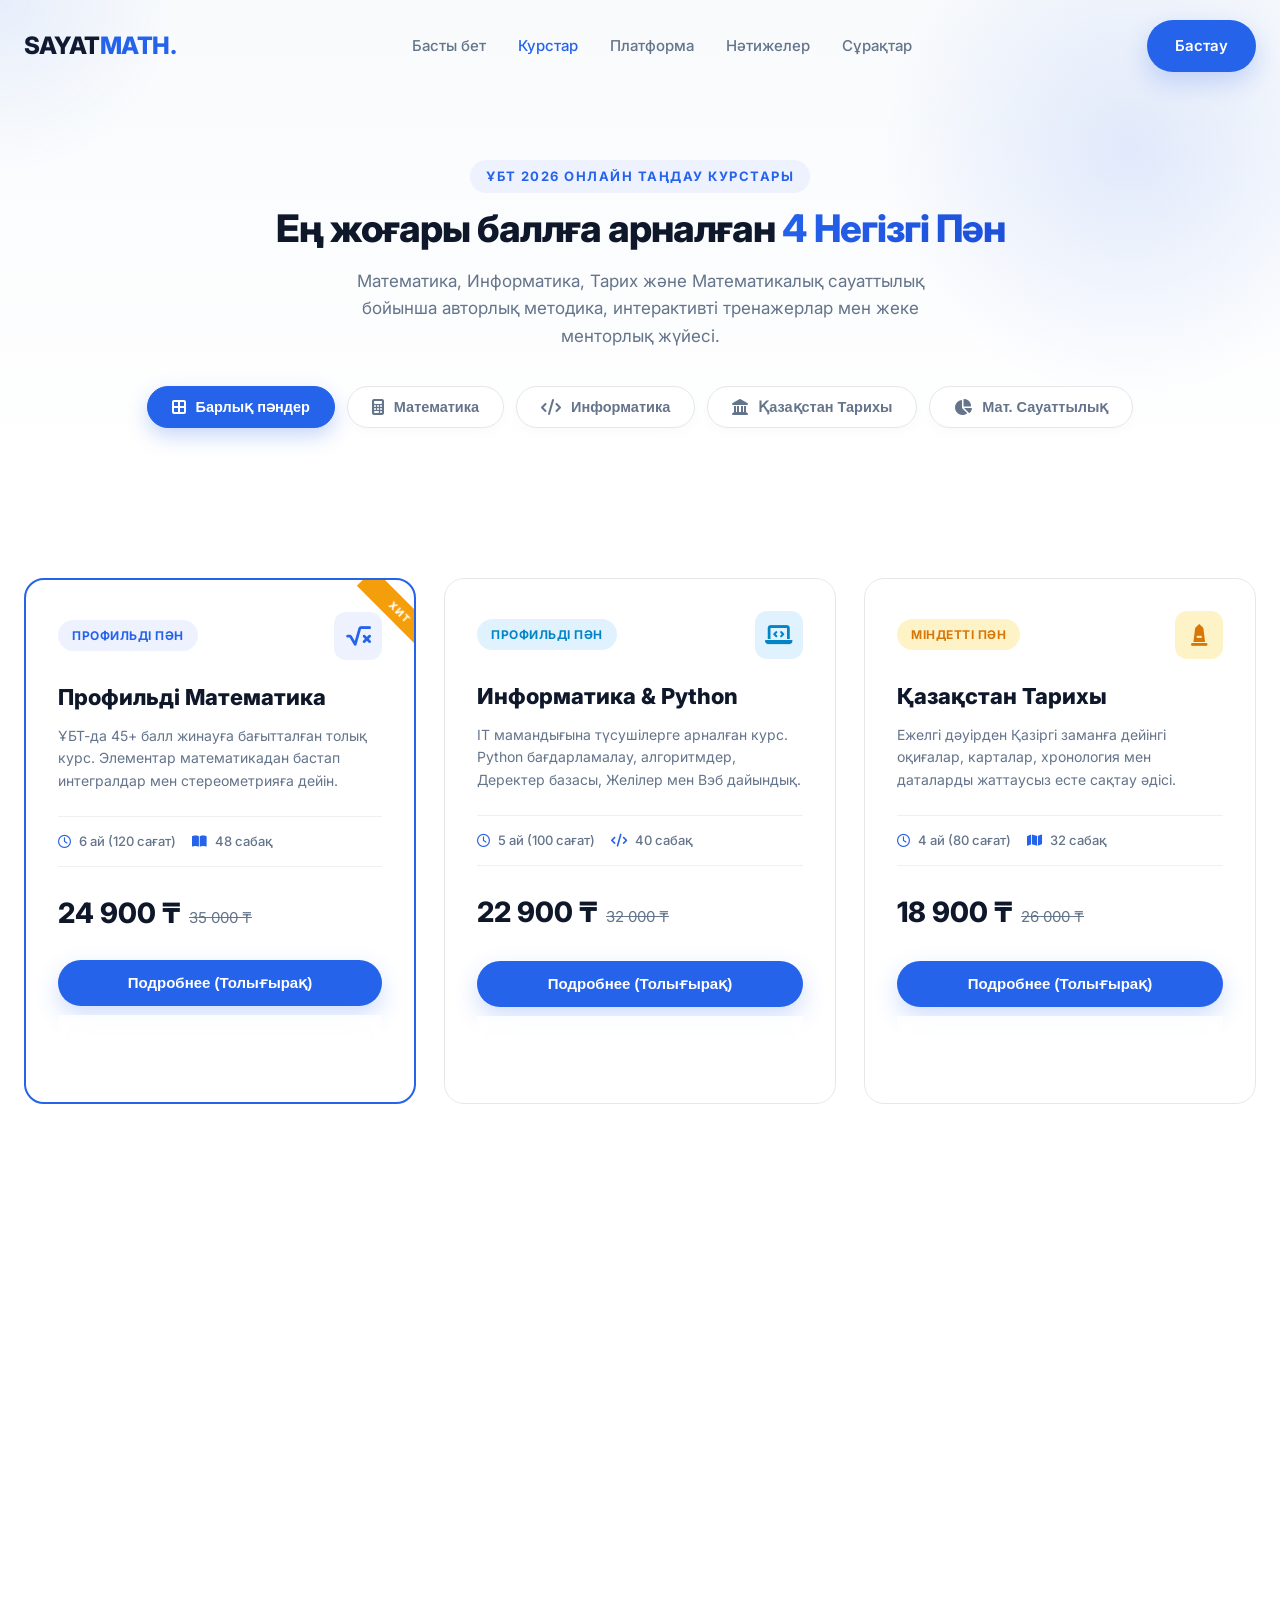
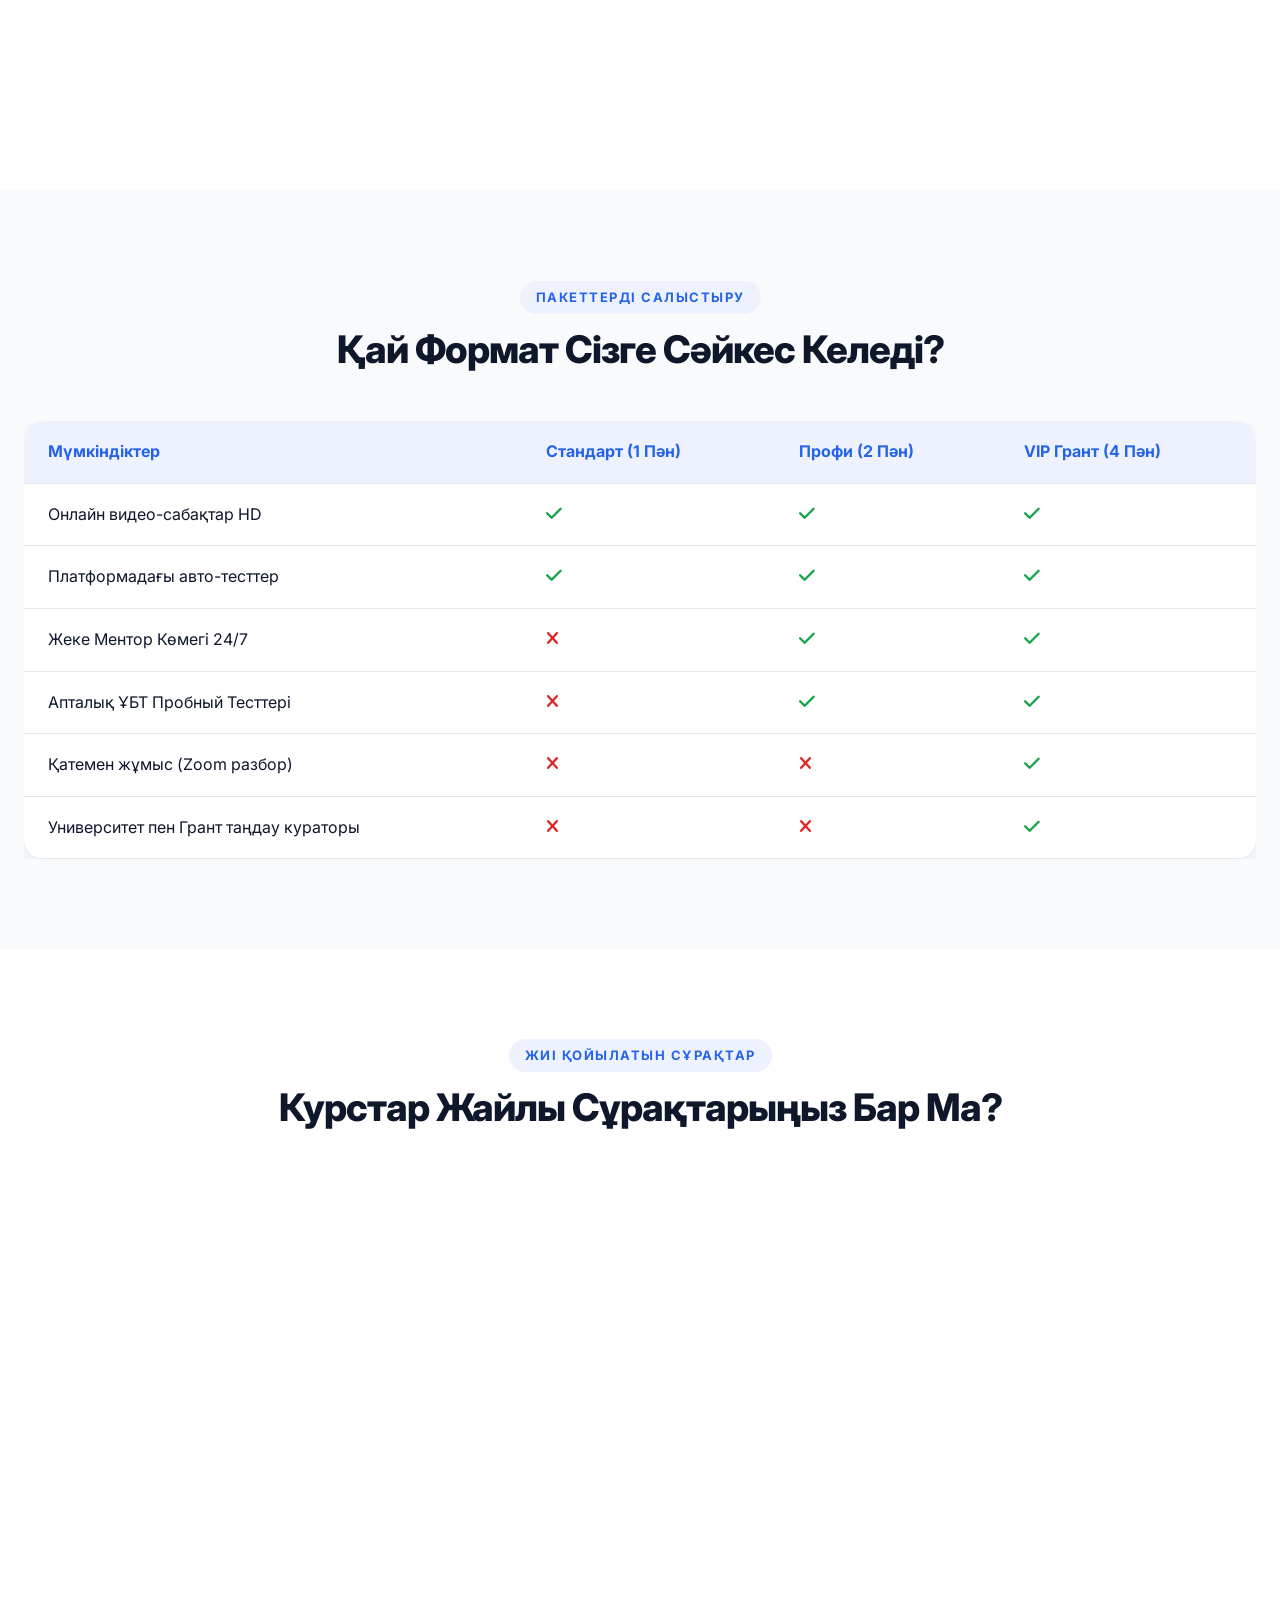
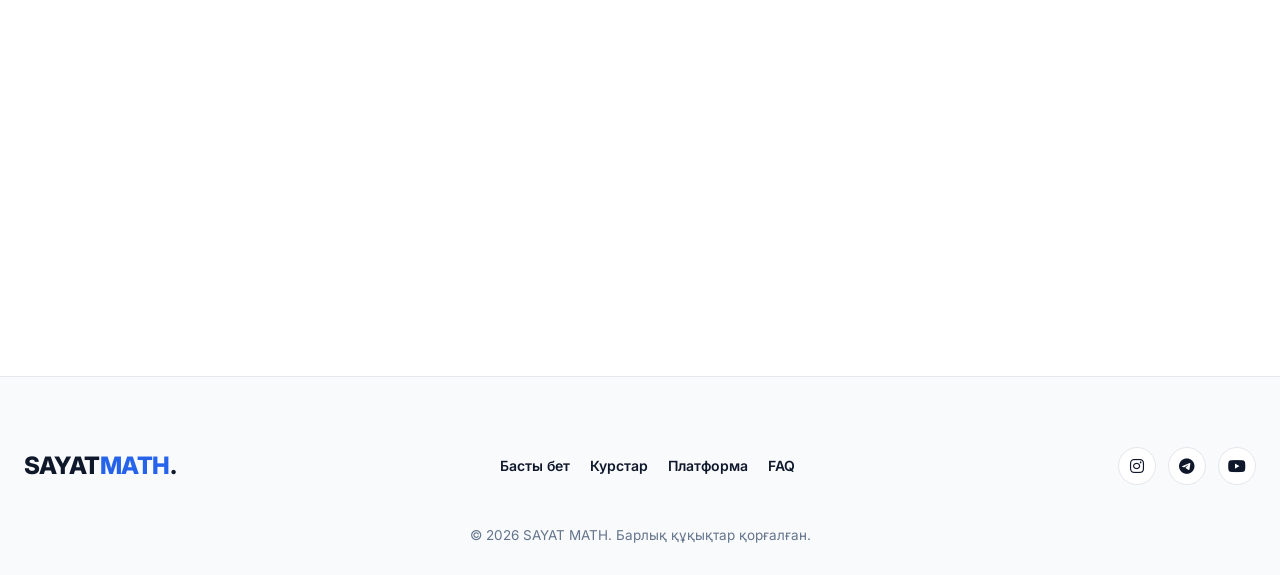
==== commit d4054045: "Add files via upload" ====
--- a/course.html
+++ b/course.html
@@ -2,7 +2,7 @@
 <html lang="kk">
 <head>
     <meta charset="UTF-8">
-    <meta name="viewport" content="width=device-width, initial-scale=1.0, maximum-scale=1.0, user-scalable=no">
+    <meta name="viewport" content="width=device-width, initial-scale=1.0, maximum-scale=5.0">
     <title>SAYAT MATH — Дайындық Курстары (ҰБТ 2026)</title>
     
     <link rel="preconnect" href="https://fonts.googleapis.com">
@@ -12,10 +12,11 @@
     
     <style>
 /* ==========================================================================
-   SAYAT MATH — Mobile-First Optimized Glassmorphism Design
+   SAYAT MATH — Unified Glassmorphism Architecture & Course Styling
    ========================================================================== */
 
 :root {
+    /* Color Palette */
     --bg-main: #FFFFFF;
     --bg-secondary: #F8FAFC;
     --bg-accent-light: #EEF2FF;
@@ -29,40 +30,47 @@
     --text-muted: #64748B;
     --border-light: #E5E7EB;
     
-    --glass-bg: rgba(255, 255, 255, 0.88);
+    /* Glassmorphism Variables */
+    --glass-bg: rgba(255, 255, 255, 0.82);
     --glass-border: rgba(255, 255, 255, 0.9);
-    --glass-shadow: 0 10px 30px rgba(37, 99, 235, 0.06);
+    --glass-shadow: 0 20px 40px rgba(37, 99, 235, 0.08), 0 1px 3px rgba(0, 0, 0, 0.05);
     --glass-blur: blur(16px);
     
+    /* Typography */
     --font-family: 'Inter', system-ui, -apple-system, sans-serif;
     
-    --transition-fast: 0.2s ease;
-    --transition-normal: 0.3s ease;
+    /* Transitions */
+    --transition-fast: 0.2s cubic-bezier(0.16, 1, 0.3, 1);
+    --transition-normal: 0.35s cubic-bezier(0.16, 1, 0.3, 1);
+    --transition-slow: 0.6s cubic-bezier(0.16, 1, 0.3, 1);
     
+    /* Border Radius */
     --radius-sm: 12px;
-    --radius-md: 18px;
-    --radius-lg: 24px;
+    --radius-md: 20px;
+    --radius-lg: 32px;
     --radius-full: 9999px;
 }
 
+/* Base Reset */
 *, *::before, *::after {
     box-sizing: border-box;
     margin: 0;
     padding: 0;
-    -webkit-tap-highlight-color: transparent;
 }
 
 html {
     scroll-behavior: smooth;
     font-size: 16px;
+    -webkit-text-size-adjust: 100%;
 }
 
 body {
     font-family: var(--font-family);
     background-color: var(--bg-main);
     color: var(--text-primary);
-    line-height: 1.5;
+    line-height: 1.6;
     overflow-x: hidden;
+    position: relative;
     -webkit-font-smoothing: antialiased;
 }
 
@@ -75,28 +83,43 @@
     text-decoration: none;
 }
 
-ul { list-style: none; }
-
-/* Container & Mobile Layout */
+ul {
+    list-style: none;
+}
+
+/* Layout Framework */
 .container {
     width: 100%;
     max-width: 1280px;
     margin: 0 auto;
-    padding: 0 16px;
+    padding: 0 24px;
 }
 
 .section {
-    padding: 50px 0;
+    padding: 90px 0;
     position: relative;
 }
 
 .grid {
     display: grid;
-    gap: 16px;
-}
-
-.grid-2, .grid-3, .grid-4 {
-    grid-template-columns: 1fr;
+    gap: 28px;
+}
+
+.grid-2 { grid-template-columns: repeat(2, 1fr); }
+.grid-3 { grid-template-columns: repeat(3, 1fr); }
+.grid-4 { grid-template-columns: repeat(4, 1fr); }
+
+/* Custom Cursor Glow Effect */
+.cursor-glow {
+    position: fixed;
+    width: 350px;
+    height: 350px;
+    background: radial-gradient(circle, rgba(37, 99, 235, 0.08) 0%, rgba(255, 255, 255, 0) 70%);
+    border-radius: 50%;
+    pointer-events: none;
+    transform: translate(-50%, -50%);
+    z-index: 9999;
+    transition: transform 0.05s ease-out;
 }
 
 /* Scroll Progress Bar */
@@ -107,21 +130,27 @@
     height: 3px;
     background: linear-gradient(90deg, var(--primary), #60A5FA);
     width: 0%;
-    z-index: 10001;
-}
-
-/* Glass Card */
+    z-index: 10000;
+}
+
+/* Glassmorphism Card System */
 .glass-card {
     background: var(--glass-bg);
     backdrop-filter: var(--glass-blur);
     -webkit-backdrop-filter: var(--glass-blur);
-    border: 1px solid var(--border-light);
+    border: 1px solid var(--glass-border);
     border-radius: var(--radius-md);
     box-shadow: var(--glass-shadow);
+    transition: transform var(--transition-normal), box-shadow var(--transition-normal), border-color var(--transition-normal);
+}
+
+.glass-card:hover {
+    border-color: rgba(37, 99, 235, 0.3);
 }
 
 /* Typography Helpers */
 .text-center { text-align: center; }
+.text-muted { color: var(--text-muted); }
 
 .text-gradient {
     background: linear-gradient(135deg, var(--primary) 0%, #1D4ED8 100%);
@@ -130,82 +159,108 @@
 }
 
 .section-title-wrapper {
-    margin-bottom: 28px;
+    margin-bottom: 48px;
 }
 
 .section-subtitle {
     display: inline-block;
     color: var(--primary);
     font-weight: 700;
-    font-size: 11px;
+    font-size: 13px;
     text-transform: uppercase;
-    letter-spacing: 1px;
-    margin-bottom: 8px;
+    letter-spacing: 1.5px;
+    margin-bottom: 12px;
     background: var(--bg-accent-light);
-    padding: 5px 12px;
+    padding: 6px 16px;
     border-radius: var(--radius-full);
 }
 
 .section-title {
-    font-size: 24px;
+    font-size: 38px;
     font-weight: 800;
-    letter-spacing: -0.5px;
-    line-height: 1.3;
-    margin-bottom: 10px;
+    letter-spacing: -1px;
+    line-height: 1.25;
+    margin-bottom: 16px;
 }
 
 .section-description {
-    font-size: 14px;
+    font-size: 17px;
     color: var(--text-muted);
-    line-height: 1.5;
-}
-
-/* Buttons */
+    max-width: 640px;
+    margin: 0 auto;
+}
+
+/* Buttons System */
 .btn {
     display: inline-flex;
     align-items: center;
     justify-content: center;
-    gap: 8px;
-    padding: 12px 20px;
-    font-size: 14px;
+    gap: 10px;
+    padding: 14px 28px;
+    font-size: 15px;
     font-weight: 600;
     border-radius: var(--radius-full);
     border: none;
     cursor: pointer;
     transition: all var(--transition-fast);
-    width: 100%;
+    position: relative;
+    overflow: hidden;
 }
 
 .btn-primary {
     background-color: var(--primary);
     color: #FFFFFF;
-    box-shadow: 0 6px 18px rgba(37, 99, 235, 0.25);
-}
-
-.btn-primary:active {
-    transform: scale(0.98);
+    box-shadow: 0 10px 25px rgba(37, 99, 235, 0.22);
+}
+
+.btn-primary:hover {
+    background-color: var(--primary-hover);
+    transform: translateY(-2px);
+    box-shadow: 0 15px 30px rgba(37, 99, 235, 0.32);
 }
 
 .btn-glass {
-    background: #FFFFFF;
+    background: rgba(255, 255, 255, 0.85);
+    backdrop-filter: blur(8px);
     border: 1px solid var(--border-light);
     color: var(--text-primary);
 }
 
+.btn-glass:hover {
+    background: #FFFFFF;
+    border-color: var(--primary);
+    color: var(--primary);
+}
+
+.btn-secondary {
+    background: var(--bg-accent-light);
+    color: var(--primary);
+}
+
+.btn-secondary:hover {
+    background: #E0E7FF;
+}
+
 .btn-block { width: 100%; }
 
-/* Header & Mobile Navigation */
+/* Header & Nav */
 .header {
     position: fixed;
     top: 0;
     left: 0;
     right: 0;
     z-index: 1000;
+    padding: 20px 0;
+    transition: all var(--transition-fast);
+}
+
+.header.scrolled {
     padding: 12px 0;
-    background: rgba(255, 255, 255, 0.92);
-    backdrop-filter: blur(12px);
-    -webkit-backdrop-filter: blur(12px);
-    border-bottom: 1px solid var(--border-light);
+    background: rgba(255, 255, 255, 0.88);
+    backdrop-filter: blur(20px);
+    -webkit-backdrop-filter: blur(20px);
+    border-bottom: 1px solid rgba(229, 231, 235, 0.8);
+    box-shadow: 0 10px 30px rgba(0, 0, 0, 0.03);
 }
 
 .header-container {
@@ -215,79 +270,69 @@
 }
 
 .logo {
-    font-size: 20px;
+    font-size: 24px;
     font-weight: 800;
     letter-spacing: -0.5px;
+    z-index: 1002;
 }
 
 .logo-accent { color: var(--primary); }
 .logo-dot { color: var(--primary); }
 
+.nav-list {
+    display: flex;
+    gap: 32px;
+}
+
+.nav-link {
+    font-size: 15px;
+    font-weight: 500;
+    color: var(--text-muted);
+    transition: color var(--transition-fast);
+}
+
+.nav-link:hover, .nav-link.active {
+    color: var(--primary);
+}
+
 .header-actions {
     display: flex;
     align-items: center;
-    gap: 10px;
-}
-
+    gap: 16px;
+}
+
+/* Burger Mobile */
 .burger-menu {
+    display: none;
     background: transparent;
     border: none;
     cursor: pointer;
-    display: flex;
     flex-direction: column;
     justify-content: space-between;
-    width: 24px;
-    height: 18px;
+    width: 28px;
+    height: 20px;
     z-index: 1002;
     padding: 0;
 }
 
 .burger-menu span {
     width: 100%;
-    height: 2px;
+    height: 2.5px;
     background-color: var(--text-primary);
-    border-radius: 2px;
+    border-radius: 4px;
     transition: all var(--transition-fast);
-}
-
-.burger-menu.open span:nth-child(1) { transform: translateY(8px) rotate(45deg); }
+    transform-origin: left center;
+}
+
+.burger-menu.open span:nth-child(1) { transform: rotate(45deg); }
 .burger-menu.open span:nth-child(2) { opacity: 0; }
-.burger-menu.open span:nth-child(3) { transform: translateY(-8px) rotate(-45deg); }
-
-.nav-menu {
-    position: fixed;
-    top: 0;
-    right: -100%;
-    width: 80%;
-    max-width: 300px;
-    height: 100vh;
-    background: #FFFFFF;
-    padding: 80px 24px 30px;
-    transition: right var(--transition-normal);
-    box-shadow: -10px 0 30px rgba(0, 0, 0, 0.15);
-    z-index: 1001;
-}
-
-.nav-menu.active { right: 0; }
-
-.nav-list {
-    display: flex;
-    flex-direction: column;
-    gap: 18px;
-}
-
-.nav-link {
-    font-size: 16px;
-    font-weight: 600;
-    color: var(--text-primary);
-}
-
-.nav-link.active { color: var(--primary); }
+.burger-menu.open span:nth-child(3) { transform: rotate(-45deg); }
 
 .mobile-overlay {
     position: fixed;
     inset: 0;
-    background: rgba(15, 23, 42, 0.5);
+    background: rgba(15, 23, 42, 0.4);
+    backdrop-filter: blur(4px);
     z-index: 999;
     opacity: 0;
     pointer-events: none;
@@ -301,61 +346,107 @@
 
 /* Course Hero Header */
 .courses-hero {
-    padding-top: 90px;
-    padding-bottom: 30px;
+    padding-top: 160px;
+    padding-bottom: 60px;
     background: linear-gradient(180deg, #F8FAFC 0%, #FFFFFF 100%);
-}
-
-/* Horizontal Scrollable Filter Tabs for Mobile */
+    position: relative;
+    overflow: hidden;
+}
+
+.hero-blur-bg {
+    position: absolute;
+    width: 500px;
+    height: 500px;
+    background: radial-gradient(circle, rgba(37, 99, 235, 0.12) 0%, rgba(255, 255, 255, 0) 70%);
+    top: -100px;
+    right: -100px;
+    z-index: 0;
+}
+
+/* Filter Controls System */
 .filter-wrapper {
     display: flex;
-    gap: 8px;
-    overflow-x: auto;
-    padding: 10px 4px 15px;
-    margin-top: 18px;
-    -webkit-overflow-scrolling: touch;
-    scrollbar-width: none;
-}
-
-.filter-wrapper::-webkit-scrollbar {
-    display: none;
+    justify-content: center;
+    align-items: center;
+    gap: 12px;
+    flex-wrap: wrap;
+    margin-top: 36px;
+    z-index: 2;
+    position: relative;
 }
 
 .filter-btn {
-    padding: 8px 16px;
+    padding: 12px 24px;
     border-radius: var(--radius-full);
     border: 1px solid var(--border-light);
     background: #FFFFFF;
-    font-size: 13px;
+    font-size: 14.5px;
     font-weight: 600;
     color: var(--text-muted);
-    white-space: nowrap;
     cursor: pointer;
-    display: flex;
-    align-items: center;
-    gap: 6px;
-    flex-shrink: 0;
+    transition: all var(--transition-fast);
+    display: flex;
+    align-items: center;
+    gap: 10px;
+    box-shadow: 0 4px 12px rgba(0, 0, 0, 0.02);
+}
+
+.filter-btn i {
+    font-size: 16px;
+}
+
+.filter-btn:hover {
+    color: var(--primary);
+    border-color: rgba(37, 99, 235, 0.4);
+    transform: translateY(-2px);
 }
 
 .filter-btn.active {
     background: var(--primary);
     color: #FFFFFF;
     border-color: var(--primary);
-    box-shadow: 0 4px 12px rgba(37, 99, 235, 0.25);
-}
-
-/* Course Card V2 (Mobile Optimized) */
+    box-shadow: 0 8px 20px rgba(37, 99, 235, 0.25);
+}
+
+/* Course Grid & Dynamic Cards */
+.courses-grid-section {
+    padding-bottom: 100px;
+}
+
 .course-card-v2 {
-    background: #FFFFFF;
+    background: rgba(255, 255, 255, 0.9);
+    backdrop-filter: var(--glass-blur);
     border: 1px solid var(--border-light);
     border-radius: var(--radius-md);
-    padding: 20px;
+    padding: 32px;
     display: flex;
     flex-direction: column;
     justify-content: space-between;
+    transition: all var(--transition-normal);
     position: relative;
     overflow: hidden;
-    box-shadow: 0 4px 12px rgba(0, 0, 0, 0.03);
+}
+
+.course-card-v2::before {
+    content: '';
+    position: absolute;
+    top: 0;
+    left: 0;
+    right: 0;
+    height: 5px;
+    background: linear-gradient(90deg, var(--primary), var(--primary-light));
+    opacity: 0;
+    transition: opacity var(--transition-fast);
+}
+
+.course-card-v2:hover {
+    transform: translateY(-8px);
+    box-shadow: 0 24px 48px rgba(37, 99, 235, 0.12);
+    border-color: rgba(37, 99, 235, 0.3);
+}
+
+.course-card-v2:hover::before {
+    opacity: 1;
 }
 
 .course-card-v2.featured {
@@ -364,33 +455,35 @@
 
 .featured-tag {
     position: absolute;
-    top: 14px;
-    right: -30px;
+    top: 20px;
+    right: -35px;
     background: var(--accent);
     color: #FFFFFF;
-    font-size: 9px;
+    font-size: 10px;
     font-weight: 800;
-    padding: 3px 30px;
+    padding: 4px 36px;
     transform: rotate(45deg);
     text-transform: uppercase;
+    letter-spacing: 1px;
 }
 
 .card-top-bar {
     display: flex;
     align-items: center;
     justify-content: space-between;
-    margin-bottom: 14px;
+    margin-bottom: 20px;
 }
 
 .subject-badge {
     display: inline-flex;
     align-items: center;
-    gap: 6px;
-    padding: 4px 10px;
+    gap: 8px;
+    padding: 6px 14px;
     border-radius: var(--radius-full);
-    font-size: 11px;
+    font-size: 12px;
     font-weight: 700;
     text-transform: uppercase;
+    letter-spacing: 0.5px;
 }
 
 .badge-math { background: #EEF2FF; color: #2563EB; }
@@ -399,62 +492,67 @@
 .badge-stat { background: #F3E8FF; color: #9333EA; }
 
 .subject-icon-box {
-    width: 38px;
-    height: 38px;
+    width: 48px;
+    height: 48px;
     border-radius: var(--radius-sm);
     display: flex;
     align-items: center;
     justify-content: center;
-    font-size: 18px;
+    font-size: 22px;
 }
 
 .card-title {
-    font-size: 18px;
+    font-size: 22px;
     font-weight: 800;
-    margin-bottom: 8px;
+    margin-bottom: 10px;
+    color: var(--text-primary);
 }
 
 .card-desc {
+    font-size: 14px;
+    color: var(--text-muted);
+    margin-bottom: 24px;
+    line-height: 1.6;
+}
+
+.course-meta-stats {
+    display: flex;
+    align-items: center;
+    gap: 16px;
+    padding: 14px 0;
+    border-top: 1px solid rgba(229, 231, 235, 0.6);
+    border-bottom: 1px solid rgba(229, 231, 235, 0.6);
+    margin-bottom: 24px;
+}
+
+.meta-item {
+    display: flex;
+    align-items: center;
+    gap: 8px;
     font-size: 13px;
     color: var(--text-muted);
-    margin-bottom: 16px;
-}
-
-.course-meta-stats {
-    display: flex;
-    align-items: center;
-    justify-content: space-between;
-    padding: 10px 0;
-    border-top: 1px solid var(--border-light);
-    border-bottom: 1px solid var(--border-light);
-    margin-bottom: 16px;
-}
-
-.meta-item {
-    display: flex;
-    align-items: center;
-    gap: 6px;
-    font-size: 12px;
-    color: var(--text-muted);
     font-weight: 500;
 }
 
-.meta-item i { color: var(--primary); }
+.meta-item i {
+    color: var(--primary);
+}
 
 .card-price-box {
     display: flex;
     align-items: baseline;
     gap: 8px;
-    margin-bottom: 16px;
+    margin-bottom: 24px;
 }
 
 .price-main {
-    font-size: 22px;
+    font-size: 28px;
     font-weight: 800;
+    color: var(--text-primary);
 }
 
 .price-old {
-    font-size: 13px;
+    font-size: 15px;
     color: var(--text-muted);
     text-decoration: line-through;
 }
@@ -462,22 +560,23 @@
 .card-actions-wrapper {
     display: flex;
     flex-direction: column;
-    gap: 8px;
-}
-
-/* Modal Drawer (Mobile Specific Bottom Sheet feel) */
+    gap: 10px;
+}
+
+/* Modal Details Drawer System */
 .modal-overlay {
     position: fixed;
     inset: 0;
     background: rgba(15, 23, 42, 0.6);
-    backdrop-filter: blur(4px);
+    backdrop-filter: blur(8px);
     z-index: 9999;
     display: flex;
-    align-items: flex-end;
+    align-items: center;
     justify-content: center;
+    padding: 20px;
     opacity: 0;
     pointer-events: none;
-    transition: opacity 0.25s ease;
+    transition: opacity 0.3s ease;
 }
 
 .modal-overlay.active {
@@ -488,70 +587,78 @@
 .modal-container {
     background: #FFFFFF;
     width: 100%;
-    max-height: 88vh;
-    border-top-left-radius: var(--radius-lg);
-    border-top-right-radius: var(--radius-lg);
+    max-width: 850px;
+    max-height: 90vh;
+    border-radius: var(--radius-md);
+    box-shadow: 0 25px 50px -12px rgba(0, 0, 0, 0.25);
     overflow: hidden;
     display: flex;
     flex-direction: column;
-    transform: translateY(100%);
-    transition: transform 0.3s cubic-bezier(0.16, 1, 0.3, 1);
+    transform: scale(0.95);
+    transition: transform 0.3s ease;
 }
 
 .modal-overlay.active .modal-container {
-    transform: translateY(0);
+    transform: scale(1);
 }
 
 .modal-header {
-    padding: 20px 20px 16px;
+    padding: 28px 32px;
     background: var(--bg-secondary);
     border-bottom: 1px solid var(--border-light);
     display: flex;
     justify-content: space-between;
-    align-items: flex-start;
+    align-items: center;
 }
 
 .modal-title-area h3 {
-    font-size: 18px;
+    font-size: 24px;
     font-weight: 800;
 }
 
 .modal-close-btn {
-    width: 32px;
-    height: 32px;
+    width: 38px;
+    height: 38px;
     border-radius: 50%;
     border: 1px solid var(--border-light);
     background: #FFFFFF;
+    cursor: pointer;
     display: flex;
     align-items: center;
     justify-content: center;
     font-size: 18px;
     color: var(--text-muted);
+    transition: all var(--transition-fast);
+}
+
+.modal-close-btn:hover {
+    background: var(--primary);
+    color: #FFFFFF;
 }
 
 .modal-body-scroll {
-    padding: 20px;
+    padding: 32px;
     overflow-y: auto;
     flex-grow: 1;
 }
 
 .modal-nav-tabs {
     display: flex;
-    gap: 8px;
+    gap: 12px;
     border-bottom: 1px solid var(--border-light);
-    margin-bottom: 18px;
-    overflow-x: auto;
+    margin-bottom: 28px;
 }
 
 .modal-tab-btn {
-    padding: 8px 12px;
+    padding: 12px 20px;
     background: none;
     border: none;
     border-bottom: 2px solid transparent;
     font-weight: 600;
-    font-size: 13px;
+    font-size: 14.5px;
     color: var(--text-muted);
-    white-space: nowrap;
+    cursor: pointer;
+    transition: all var(--transition-fast);
 }
 
 .modal-tab-btn.active {
@@ -559,18 +666,25 @@
     border-bottom-color: var(--primary);
 }
 
-.modal-tab-content { display: none; }
-.modal-tab-content.active { display: block; }
-
+.modal-tab-content {
+    display: none;
+}
+
+.modal-tab-content.active {
+    display: block;
+    animation: fadeIn 0.3s ease;
+}
+
+/* Modal Content Formatting */
 .curriculum-list {
     display: flex;
     flex-direction: column;
-    gap: 10px;
+    gap: 14px;
 }
 
 .curr-item {
     background: var(--bg-secondary);
-    padding: 12px;
+    padding: 16px 20px;
     border-radius: var(--radius-sm);
     border: 1px solid var(--border-light);
     display: flex;
@@ -581,12 +695,12 @@
 .curr-left {
     display: flex;
     align-items: center;
-    gap: 10px;
+    gap: 14px;
 }
 
 .curr-num {
-    width: 26px;
-    height: 26px;
+    width: 32px;
+    height: 32px;
     border-radius: 50%;
     background: var(--bg-accent-light);
     color: var(--primary);
@@ -594,64 +708,63 @@
     display: flex;
     align-items: center;
     justify-content: center;
-    font-size: 11px;
-    flex-shrink: 0;
+    font-size: 13px;
 }
 
 .teacher-card-mini {
     display: flex;
     align-items: center;
-    gap: 14px;
-    padding: 16px;
+    gap: 20px;
+    padding: 20px;
     background: var(--bg-secondary);
     border-radius: var(--radius-sm);
+    border: 1px solid var(--border-light);
 }
 
 .teacher-avatar-lg {
-    width: 50px;
-    height: 50px;
+    width: 70px;
+    height: 70px;
     border-radius: 50%;
     background: var(--primary);
     color: #FFFFFF;
     display: flex;
     align-items: center;
     justify-content: center;
-    font-size: 20px;
+    font-size: 26px;
     font-weight: 800;
-    flex-shrink: 0;
 }
 
 .modal-footer {
-    padding: 16px 20px;
+    padding: 20px 32px;
     border-top: 1px solid var(--border-light);
     background: var(--bg-secondary);
     display: flex;
-    gap: 12px;
-    align-items: center;
-}
-
-/* Comparison Table Horizontal Scroll Box */
+    justify-content: space-between;
+    align-items: center;
+}
+
+/* Comparison Table */
 .comparison-section {
     background: var(--bg-secondary);
+    padding: 90px 0;
 }
 
 .table-wrapper {
     overflow-x: auto;
-    -webkit-overflow-scrolling: touch;
-    border-radius: var(--radius-sm);
-    border: 1px solid var(--border-light);
 }
 
 .compare-table {
     width: 100%;
-    min-width: 500px;
     border-collapse: collapse;
     background: #FFFFFF;
+    border-radius: var(--radius-md);
+    overflow: hidden;
+    box-shadow: var(--glass-shadow);
 }
 
 .compare-table th, .compare-table td {
-    padding: 12px 14px;
-    font-size: 12px;
+    padding: 18px 24px;
+    text-align: left;
     border-bottom: 1px solid var(--border-light);
 }
 
@@ -661,18 +774,20 @@
     color: var(--primary);
 }
 
-.check-icon { color: #16A34A; }
-.cross-icon { color: #DC2626; }
+.check-icon { color: #16A34A; font-size: 18px; }
+.cross-icon { color: #DC2626; font-size: 18px; }
 
 /* FAQ Accordion */
 .accordion-wrapper {
     display: flex;
     flex-direction: column;
-    gap: 10px;
+    gap: 14px;
+    max-width: 800px;
+    margin: 0 auto;
 }
 
 .accordion-item {
-    padding: 14px 16px;
+    padding: 20px 24px;
 }
 
 .accordion-header {
@@ -682,46 +797,47 @@
     align-items: center;
     background: none;
     border: none;
-    font-size: 14px;
+    font-size: 16px;
     font-weight: 700;
     color: var(--text-primary);
+    cursor: pointer;
     text-align: left;
 }
+
+.acc-icon { transition: transform var(--transition-fast); }
+.accordion-item.active .acc-icon { transform: rotate(180deg); }
 
 .accordion-content {
     max-height: 0;
     overflow: hidden;
     transition: max-height 0.3s ease;
     color: var(--text-muted);
-    font-size: 13px;
+    font-size: 14.5px;
 }
 
 .accordion-item.active .accordion-content {
-    margin-top: 10px;
-}
-
-/* Footer Mobile */
+    margin-top: 12px;
+}
+
+/* Footer */
 .footer {
-    padding: 40px 0 20px;
+    padding: 70px 0 28px;
+    border-top: 1px solid var(--border-light);
     background: var(--bg-secondary);
-    border-top: 1px solid var(--border-light);
 }
 
 .footer-container {
     display: flex;
-    flex-direction: column;
-    align-items: center;
+    justify-content: space-between;
+    align-items: center;
+    margin-bottom: 40px;
+}
+
+.footer-links {
+    display: flex;
     gap: 20px;
-    text-align: center;
-}
-
-.footer-links {
-    display: flex;
-    flex-wrap: wrap;
-    justify-content: center;
-    gap: 14px;
-    font-size: 13px;
     font-weight: 600;
+    font-size: 14px;
 }
 
 .footer-socials {
@@ -730,76 +846,74 @@
 }
 
 .footer-socials a {
-    width: 36px;
-    height: 36px;
+    width: 38px;
+    height: 38px;
     border-radius: 50%;
     background: #FFFFFF;
     border: 1px solid var(--border-light);
     display: flex;
     align-items: center;
     justify-content: center;
+    transition: all var(--transition-fast);
+}
+
+.footer-socials a:hover {
+    background: var(--primary);
+    color: #FFFFFF;
 }
 
 .footer-bottom {
-    font-size: 12px;
+    font-size: 13.5px;
     color: var(--text-muted);
-    margin-top: 20px;
-}
-
-/* Desktop Expansion Styles */
-@media (min-width: 768px) {
-    .container { padding: 0 24px; }
-    .section { padding: 80px 0; }
-    .grid-2 { grid-template-columns: repeat(2, 1fr); }
-    .grid-3 { grid-template-columns: repeat(3, 1fr); }
-    .section-title { font-size: 36px; }
-    .section-subtitle { font-size: 12px; }
-    .btn { width: auto; }
+}
+
+@keyframes fadeIn {
+    from { opacity: 0; transform: translateY(6px); }
+    to { opacity: 1; transform: translateY(0); }
+}
+
+/* Responsive Media Queries */
+@media (max-width: 1024px) {
+    .grid-3 { grid-template-columns: repeat(2, 1fr); }
+    .grid-4 { grid-template-columns: repeat(2, 1fr); }
+}
+
+@media (max-width: 768px) {
+    .burger-menu { display: flex; }
     
-    .filter-wrapper {
-        justify-content: center;
-        overflow-x: visible;
+    .nav-menu {
+        position: fixed;
+        top: 0;
+        right: -100%;
+        width: 85%;
+        max-width: 360px;
+        height: 100vh;
+        background: rgba(255, 255, 255, 0.98);
+        backdrop-filter: blur(20px);
+        padding: 100px 32px 40px;
+        transition: right var(--transition-normal);
+        box-shadow: -10px 0 30px rgba(0, 0, 0, 0.1);
+        z-index: 1001;
     }
     
-    .nav-menu {
-        position: static;
-        width: auto;
-        height: auto;
-        background: transparent;
-        padding: 0;
-        box-shadow: none;
-    }
-    .nav-list { flex-direction: row; gap: 28px; }
-    .burger-menu { display: none; }
-    .btn-block { width: 100%; }
-
-    .modal-overlay {
-        align-items: center;
-    }
-
-    .modal-container {
-        max-width: 750px;
-        border-radius: var(--radius-md);
-        transform: scale(0.95);
-    }
-    
-    .modal-overlay.active .modal-container {
-        transform: scale(1);
-    }
-    
-    .footer-container {
-        flex-direction: row;
-        justify-content: space-between;
-    }
+    .nav-menu.active { right: 0; }
+    .nav-list { flex-direction: column; gap: 20px; }
+    .grid-2, .grid-3, .grid-4 { grid-template-columns: 1fr; }
+    .section-title { font-size: 28px; }
+    .courses-hero { padding-top: 130px; }
+    .footer-container { flex-direction: column; gap: 24px; text-align: center; }
 }
     </style>
 </head>
 <body>
 
     <div class="scroll-progress" id="scrollProgress"></div>
+
+    <div class="cursor-glow" id="cursorGlow"></div>
+
     <div class="mobile-overlay" id="mobileOverlay"></div>
 
-    <header class="header">
+    <header class="header" id="header">
         <div class="container header-container">
             <a href="index.html" class="logo">
                 SAYAT<span class="logo-accent">MATH</span><span class="logo-dot">.</span>
@@ -816,7 +930,7 @@
             </nav>
 
             <div class="header-actions">
-                <a href="#cta" class="btn btn-primary" style="padding: 8px 16px; font-size: 12px;">Бастау</a>
+                <a href="#cta" class="btn btn-primary btn-shine">Бастау</a>
                 <button class="burger-menu" id="burgerMenu" aria-label="Toggle Menu">
                     <span></span>
                     <span></span>
@@ -827,16 +941,18 @@
     </header>
 
     <section class="courses-hero">
+        <div class="hero-blur-bg"></div>
         <div class="container text-center">
-            <span class="section-subtitle">ҰБТ 2026 Онлайн Дайындық</span>
-            <h1 class="section-title">Ең жоғары баллға арналған <span class="text-gradient">4 Пән</span></h1>
+            <span class="section-subtitle">ҰБТ 2026 Онлайн Таңдау Курстары</span>
+            <h1 class="section-title">Ең жоғары баллға арналған <span class="text-gradient">4 Негізгі Пән</span></h1>
             <p class="section-description">
-                Пәнді таңдаңыз және «Подробнее» басып, толық бағдарламаны көріңіз.
+                Математика, Информатика, Тарих және Математикалық сауаттылық бойынша авторлық методика, 
+                интерактивті тренажерлар мен жеке менторлық жүйесі.
             </p>
 
             <div class="filter-wrapper">
                 <button class="filter-btn active" data-filter="all">
-                    <i class="fa-solid fa-border-all"></i> Барлығы
+                    <i class="fa-solid fa-border-all"></i> Барлық пәндер
                 </button>
                 <button class="filter-btn" data-filter="math">
                     <i class="fa-solid fa-calculator"></i> Математика
@@ -845,16 +961,16 @@
                     <i class="fa-solid fa-code"></i> Информатика
                 </button>
                 <button class="filter-btn" data-filter="history">
-                    <i class="fa-solid fa-landmark"></i> Каз. Тарих
+                    <i class="fa-solid fa-landmark"></i> Қазақстан Тарихы
                 </button>
                 <button class="filter-btn" data-filter="stat">
-                    <i class="fa-solid fa-chart-pie"></i> Мат. Сауат
+                    <i class="fa-solid fa-chart-pie"></i> Мат. Сауаттылық
                 </button>
             </div>
         </div>
     </section>
 
-    <section class="section" style="padding-top: 10px;">
+    <section class="section courses-grid-section">
         <div class="container">
             <div class="grid grid-3" id="coursesGrid">
 
@@ -862,17 +978,17 @@
                     <div class="featured-tag">ХИТ</div>
                     <div>
                         <div class="card-top-bar">
-                            <span class="subject-badge badge-math">Профильді</span>
+                            <span class="subject-badge badge-math">Профильді Пән</span>
                             <div class="subject-icon-box badge-math">
                                 <i class="fa-solid fa-square-root-variable"></i>
                             </div>
                         </div>
                         <h3 class="card-title">Профильді Математика</h3>
                         <p class="card-desc">
-                            ҰБТ-да 45+ балл жинауға арналған курс. Элементар математикадан бастап интегралдарға дейін.
+                            ҰБТ-да 45+ балл жинауға бағытталған толық курс. Элементар математикадан бастап интегралдар мен стереометрияға дейін.
                         </p>
                         <div class="course-meta-stats">
-                            <div class="meta-item"><i class="fa-regular fa-clock"></i> 6 ай</div>
+                            <div class="meta-item"><i class="fa-regular fa-clock"></i> 6 ай (120 сағат)</div>
                             <div class="meta-item"><i class="fa-solid fa-book-open"></i> 48 сабақ</div>
                         </div>
                         <div class="card-price-box">
@@ -891,17 +1007,17 @@
                 <div class="course-card-v2" data-category="info">
                     <div>
                         <div class="card-top-bar">
-                            <span class="subject-badge badge-info">Профильді</span>
+                            <span class="subject-badge badge-info">Профильді Пән</span>
                             <div class="subject-icon-box badge-info">
                                 <i class="fa-solid fa-laptop-code"></i>
                             </div>
                         </div>
                         <h3 class="card-title">Информатика & Python</h3>
                         <p class="card-desc">
-                            IT мамандығына түсушілерге. Python бағдарламалау, алгоритмдер, База данных мен Вэб.
+                            IT мамандығына түсушілерге арналған курс. Python бағдарламалау, алгоритмдер, Деректер базасы, Желілер мен Вэб дайындық.
                         </p>
                         <div class="course-meta-stats">
-                            <div class="meta-item"><i class="fa-regular fa-clock"></i> 5 ай</div>
+                            <div class="meta-item"><i class="fa-regular fa-clock"></i> 5 ай (100 сағат)</div>
                             <div class="meta-item"><i class="fa-solid fa-code"></i> 40 сабақ</div>
                         </div>
                         <div class="card-price-box">
@@ -927,10 +1043,10 @@
                         </div>
                         <h3 class="card-title">Қазақстан Тарихы</h3>
                         <p class="card-desc">
-                            Ежелгі дәуірден бүгінгі күнге дейін. Даталар мен хронологияны жаттаусыз есте сақтау.
+                            Ежелгі дәуірден Қазіргі заманға дейінгі оқиғалар, карталар, хронология мен даталарды жаттаусыз есте сақтау әдісі.
                         </p>
                         <div class="course-meta-stats">
-                            <div class="meta-item"><i class="fa-regular fa-clock"></i> 4 ай</div>
+                            <div class="meta-item"><i class="fa-regular fa-clock"></i> 4 ай (80 сағат)</div>
                             <div class="meta-item"><i class="fa-solid fa-map"></i> 32 сабақ</div>
                         </div>
                         <div class="card-price-box">
@@ -956,10 +1072,10 @@
                         </div>
                         <h3 class="card-title">Математикалық Сауаттылық</h3>
                         <p class="card-desc">
-                            Логикалық есептерді 1 минутта шығару лайфхактары. Диаграммалар мен логика.
+                            Логикалық есептерді 1 минутта шығару тәсілдері. Диаграммалар, графиктер, ықтималдық пен геометриялық логика.
                         </p>
                         <div class="course-meta-stats">
-                            <div class="meta-item"><i class="fa-regular fa-clock"></i> 3 ай</div>
+                            <div class="meta-item"><i class="fa-regular fa-clock"></i> 3 ай (60 сағат)</div>
                             <div class="meta-item"><i class="fa-solid fa-lightbulb"></i> 24 сабақ</div>
                         </div>
                         <div class="card-price-box">
@@ -975,6 +1091,32 @@
                     </div>
                 </div>
 
+                <div class="course-card-v2 featured" data-category="all" style="grid-column: span 2;">
+                    <div>
+                        <div class="card-top-bar">
+                            <span class="subject-badge badge-math">МАКСИМАЛДЫ ПАКЕТ</span>
+                            <div class="subject-icon-box badge-math">
+                                <i class="fa-solid fa-crown"></i>
+                            </div>
+                        </div>
+                        <h3 class="card-title">"Грант Егесі" Барлық 4 Пән Комбо</h3>
+                        <p class="card-desc">
+                            Математика + Информатика + Қазақстан Тарихы + Мат. Сауаттылық. БАРЛЫҚ ПӘНДЕР БІР ПАКЕТТЕ. Толық сүйемелдеу және апталық пробный тесттер.
+                        </p>
+                        <div class="course-meta-stats">
+                            <div class="meta-item"><i class="fa-regular fa-clock"></i> Толық 1 оқу жылы</div>
+                            <div class="meta-item"><i class="fa-solid fa-star"></i> VIP Менторлық</div>
+                        </div>
+                        <div class="card-price-box">
+                            <span class="price-main">59 900 ₸ / ай</span>
+                            <span class="price-old">117 000 ₸</span>
+                        </div>
+                    </div>
+                    <div class="card-actions-wrapper">
+                        <a href="#cta" class="btn btn-primary btn-block btn-shine">Комбо Наборға Жазылу</a>
+                    </div>
+                </div>
+
             </div>
         </div>
     </section>
@@ -982,8 +1124,8 @@
     <section class="section comparison-section">
         <div class="container">
             <div class="section-title-wrapper text-center">
-                <span class="section-subtitle">Пакеттер</span>
-                <h2 class="section-title">Тарифтерді Салыстыру</h2>
+                <span class="section-subtitle">Пакеттерді Салыстыру</span>
+                <h2 class="section-title">Қай Формат Сізге Сәйкес Келеді?</h2>
             </div>
 
             <div class="table-wrapper">
@@ -991,38 +1133,44 @@
                     <thead>
                         <tr>
                             <th>Мүмкіндіктер</th>
-                            <th>1 Пән</th>
-                            <th>2 Пән</th>
-                            <th>VIP (4 Пән)</th>
+                            <th>Стандарт (1 Пән)</th>
+                            <th>Профи (2 Пән)</th>
+                            <th>VIP Грант (4 Пән)</th>
                         </tr>
                     </thead>
                     <tbody>
                         <tr>
-                            <td>Онлайн видео-сабақтар</td>
+                            <td>Онлайн видео-сабақтар HD</td>
                             <td><i class="fa-solid fa-check check-icon"></i></td>
                             <td><i class="fa-solid fa-check check-icon"></i></td>
                             <td><i class="fa-solid fa-check check-icon"></i></td>
                         </tr>
                         <tr>
-                            <td>Авто-тесттер</td>
+                            <td>Платформадағы авто-тесттер</td>
                             <td><i class="fa-solid fa-check check-icon"></i></td>
                             <td><i class="fa-solid fa-check check-icon"></i></td>
                             <td><i class="fa-solid fa-check check-icon"></i></td>
                         </tr>
                         <tr>
-                            <td>Жеке Ментор Көмегі</td>
+                            <td>Жеке Ментор Көмегі 24/7</td>
                             <td><i class="fa-solid fa-xmark cross-icon"></i></td>
                             <td><i class="fa-solid fa-check check-icon"></i></td>
                             <td><i class="fa-solid fa-check check-icon"></i></td>
                         </tr>
                         <tr>
-                            <td>Пробный Тесттер</td>
+                            <td>Апталық ҰБТ Пробный Тесттері</td>
                             <td><i class="fa-solid fa-xmark cross-icon"></i></td>
                             <td><i class="fa-solid fa-check check-icon"></i></td>
                             <td><i class="fa-solid fa-check check-icon"></i></td>
                         </tr>
                         <tr>
-                            <td>Қатемен жұмыс (Zoom)</td>
+                            <td>Қатемен жұмыс (Zoom разбор)</td>
+                            <td><i class="fa-solid fa-xmark cross-icon"></i></td>
+                            <td><i class="fa-solid fa-xmark cross-icon"></i></td>
+                            <td><i class="fa-solid fa-check check-icon"></i></td>
+                        </tr>
+                        <tr>
+                            <td>Университет пен Грант таңдау кураторы</td>
                             <td><i class="fa-solid fa-xmark cross-icon"></i></td>
                             <td><i class="fa-solid fa-xmark cross-icon"></i></td>
                             <td><i class="fa-solid fa-check check-icon"></i></td>
@@ -1036,28 +1184,38 @@
     <section class="section">
         <div class="container">
             <div class="section-title-wrapper text-center">
-                <span class="section-subtitle">Сұрақ-Жауап</span>
-                <h2 class="section-title">Жиі қойылатын сұрақтар</h2>
+                <span class="section-subtitle">Жиі Қойылатын Сұрақтар</span>
+                <h2 class="section-title">Курстар Жайлы Сұрақтарыңыз Бар Ма?</h2>
             </div>
 
             <div class="accordion-wrapper">
                 <div class="accordion-item glass-card">
                     <button class="accordion-header">
-                        Сабақтар қалай өтеді?
-                        <i class="fa-solid fa-chevron-down"></i>
+                        Сабақтар қай уақытта және қалай өтеді?
+                        <i class="fa-solid fa-chevron-down acc-icon"></i>
                     </button>
                     <div class="accordion-content">
-                        Сабақтар платформада алдын ала жазылған видеолар және апталық онлайн Zoom разборлар түрінде болады.
+                        Сабақтар біздің арнайы онлайн платформамызда алдын ала жазылған жоғары сапалы видеолар түрінде және аптасына 2 рет өтетін тікелей эфирдегі кері байланыс (Zoom) түрінде болады. Кез келген уақытта көре аласыз.
                     </div>
                 </div>
 
                 <div class="accordion-item glass-card">
                     <button class="accordion-header">
-                        Kaspi Red бар ма?
-                        <i class="fa-solid fa-chevron-down"></i>
+                        Төлемді бөліп төлеуге (Kaspi Red) бола ма?
+                        <i class="fa-solid fa-chevron-down acc-icon"></i>
                     </button>
                     <div class="accordion-content">
-                        Иә, Kaspi Red және 3-12 айға бөліп төлеу қарастырылған.
+                        Иә, бізде Kaspi Red және Kaspi Рассрочка (3, 6, 12 айға) арқылы ешқандай процентсіз бөліп төлеу мүмкіндігі қарастырылған.
+                    </div>
+                </div>
+
+                <div class="accordion-item glass-card">
+                    <button class="accordion-header">
+                        Егер сабақты түсінбей қалсам не болады?
+                        <i class="fa-solid fa-chevron-down acc-icon"></i>
+                    </button>
+                    <div class="accordion-content">
+                        Әр оқушыға жеке ментор бекітіледі. Түсінбеген сұрағыңызды немесе есебіңізді чатқа жіберсеңіз, ментор 15 минут ішінде толық түсіндіріп береді.
                     </div>
                 </div>
             </div>
@@ -1066,13 +1224,13 @@
 
     <section class="section" id="cta">
         <div class="container">
-            <div class="glass-card text-center" style="padding: 30px 16px;">
-                <h2 class="section-title">Консультация Алу</h2>
-                <p class="section-description" style="margin-bottom: 20px;">
-                    Нөміріңізді қалдырыңыз, менеджер байланысқа шығады.
+            <div class="glass-card text-center" style="padding: 60px 24px;">
+                <h2 class="section-title">Грантқа Бастайтын Жолды Бүгін Бастаңыз!</h2>
+                <p class="section-description" style="margin-bottom: 30px;">
+                    Консультация алу үшін нөміріңізді қалдырыңыз. Біздің сарапшы сізге қолайлы пәндер мен оқу жоспарын таңдап береді.
                 </p>
-                <form onsubmit="event.preventDefault(); alert('Өтінішіңіз қабылданды!');" style="display: flex; flex-direction: column; gap: 10px; max-width: 400px; margin: 0 auto;">
-                    <input type="tel" placeholder="+7 (700) 000-00-00" style="padding: 14px; border-radius: var(--radius-full); border: 1px solid var(--border-light); outline: none; font-size: 14px; text-align: center;" required>
+                <form class="cta-form" style="display: flex; gap: 12px; justify-content: center; max-width: 500px; margin: 0 auto;" onsubmit="event.preventDefault(); alert('Өтінішіңіз қабылданды! Жақында хабарласамыз.');">
+                    <input type="tel" placeholder="+7 (700) 000-00-00" class="btn-glass" style="padding: 14px 20px; border-radius: var(--radius-full); outline: none; flex: 1; border: 1px solid var(--border-light);" required>
                     <button type="submit" class="btn btn-primary">Жіберу</button>
                 </form>
             </div>
@@ -1084,47 +1242,51 @@
             <div class="modal-header">
                 <div class="modal-title-area">
                     <span class="section-subtitle" id="modalSubjectBadge">Профильді Пән</span>
-                    <h3 id="modalTitle">Математика</h3>
+                    <h3 id="modalTitle">Математика Курсы</h3>
                 </div>
                 <button class="modal-close-btn" id="modalCloseBtn">&times;</button>
             </div>
 
             <div class="modal-body-scroll">
                 <div class="modal-nav-tabs">
-                    <button class="modal-tab-btn active" data-tab="tab-program">Бағдарлама</button>
+                    <button class="modal-tab-btn active" data-tab="tab-program">Оқу Бағдарламасы</button>
                     <button class="modal-tab-btn" data-tab="tab-teacher">Преподаватель</button>
-                    <button class="modal-tab-btn" data-tab="tab-features">Фишкалар</button>
+                    <button class="modal-tab-btn" data-tab="tab-features">Курс Артықшылығы</button>
                 </div>
 
                 <div class="modal-tab-content active" id="tab-program">
-                    <div class="curriculum-list" id="modalProgramList"></div>
+                    <div class="curriculum-list" id="modalProgramList">
+                        </div>
                 </div>
 
                 <div class="modal-tab-content" id="tab-teacher">
                     <div class="teacher-card-mini">
                         <div class="teacher-avatar-lg" id="modalTeacherAvatar">S</div>
                         <div>
-                            <h4 id="modalTeacherName" style="font-size: 16px; font-weight: 800;">Саят Мұғалім</h4>
-                            <p style="color: var(--primary); font-weight: 600; font-size: 12px;" id="modalTeacherRole">Математика сарапшысы</p>
-                            <p style="font-size: 12px; color: var(--text-muted); margin-top: 4px;" id="modalTeacherBio">5000+ оқушыны дайындаған.</p>
+                            <h4 id="modalTeacherName" style="font-size: 20px; font-weight: 800; margin-bottom: 4px;">Саят Мұғалім</h4>
+                            <p style="color: var(--primary); font-weight: 600; font-size: 14px; margin-bottom: 8px;" id="modalTeacherRole">Математика сарапшысы (8 жыл тәжірибе)</p>
+                            <p style="font-size: 14px; color: var(--text-muted);" id="modalTeacherBio">
+                                5000+ оқушыны ҰБТ-ға дайындап, грантқа түсірген автор. Орташа балл көрсеткіші — 42/45.
+                            </p>
                         </div>
                     </div>
                 </div>
 
                 <div class="modal-tab-content" id="tab-features">
-                    <ul style="display: flex; flex-direction: column; gap: 8px; font-size: 13px;">
-                        <li><i class="fa-solid fa-check" style="color:#16A34A;"></i> PDF Шпаргалкалар.</li>
-                        <li><i class="fa-solid fa-check" style="color:#16A34A;"></i> Апталық Отчет Ата-анаға.</li>
+                    <ul style="display: flex; flex-direction: column; gap: 12px; font-size: 15px;">
+                        <li><i class="fa-solid fa-check" style="color:#16A34A; margin-right: 10px;"></i> Барлық лекциялар мен шпаргалкалар PDF форматында беріледі.</li>
+                        <li><i class="fa-solid fa-check" style="color:#16A34A; margin-right: 10px;"></i> Апталық тест нәтижесі ата-анаға есеп ретінде жіберіледі.</li>
+                        <li><i class="fa-solid fa-check" style="color:#16A34A; margin-right: 10px;"></i> Платформаға кіру мүмкіндігі ҰБТ аяқталғанша сақталады.</li>
                     </ul>
                 </div>
             </div>
 
             <div class="modal-footer">
-                <div style="flex: 1;">
-                    <span style="font-size: 11px; color: var(--text-muted); display: block;">Бағасы:</span>
-                    <strong style="font-size: 18px; color: var(--primary);" id="modalPrice">24 900 ₸</strong>
+                <div>
+                    <span style="font-size: 12px; color: var(--text-muted); display: block;">Курс құны:</span>
+                    <strong style="font-size: 22px; color: var(--primary);" id="modalPrice">24 900 ₸</strong>
                 </div>
-                <a href="#cta" class="btn btn-primary" onclick="closeModal()" style="width: auto;">Жазылу</a>
+                <a href="#cta" class="btn btn-primary" onclick="closeModal()">Курсқа Жазылу</a>
             </div>
         </div>
     </div>
@@ -1136,20 +1298,23 @@
                 <div class="footer-links">
                     <a href="index.html">Басты бет</a>
                     <a href="course.html">Курстар</a>
+                    <a href="index.html#platform">Платформа</a>
                     <a href="index.html#faq">FAQ</a>
                 </div>
                 <div class="footer-socials">
                     <a href="#"><i class="fa-brands fa-instagram"></i></a>
                     <a href="#"><i class="fa-brands fa-telegram"></i></a>
+                    <a href="#"><i class="fa-brands fa-youtube"></i></a>
                 </div>
             </div>
             <div class="footer-bottom text-center">
-                <p>&copy; 2026 SAYAT MATH.</p>
+                <p>&copy; 2026 SAYAT MATH. Барлық құқықтар қорғалған.</p>
             </div>
         </div>
     </footer>
 
     <script>
+        /* 1. Course Details Data (4 Subjects) */
         const courseDetailsData = {
             math: {
                 title: 'Профильді Математика',
@@ -1158,13 +1323,13 @@
                 teacher: 'Саят Мұғалім',
                 role: 'Математика сарапшысы (8 жыл тәжірибе)',
                 avatar: 'S',
-                bio: '5000+ оқушы дайындаған. Орташа балл — 42/45.',
+                bio: '5000+ оқушыны ҰБТ-ға дайындаған. Оқушыларының 90%-ы грант иегерлері.',
                 program: [
-                    '1-Модуль: Алгебра негіздері мен теңдеулер',
-                    '2-Модуль: Тригонометриялық формулалар',
-                    '3-Модуль: Логарифмдер мен көрсеткіштік теңдеулер',
-                    '4-Модуль: Туынды мен Интеграл',
-                    '5-Модуль: Стереометрия & Планиметрия'
+                    '1-Модуль: Алгебра негіздері, теңдеулер мен теңсіздіктер',
+                    '2-Модуль: Тригонометриялық функциялар мен формулалар',
+                    '3-Модуль: Көрсеткіштік және логарифмдік теңдеулер',
+                    '4-Модуль: Туынды және Интеграл (Математикалық анализ)',
+                    '5-Модуль: Планиметрия және Стереометрия (Геометрия)'
                 ]
             },
             info: {
@@ -1172,15 +1337,15 @@
                 badge: 'Профильді Пән',
                 price: '22 900 ₸',
                 teacher: 'Аслан Төлеуов',
-                role: 'Senior Software Engineer',
+                role: 'Senior Software Engineer & Инструктор',
                 avatar: 'A',
-                bio: 'IT саласында 6 жыл тәжірибесі бар бағдарламашы.',
+                bio: 'IT саласында 6 жылдық тәжірибесі бар бағдарламашы. ҰБТ Информатикасының барлық инсайдын біледі.',
                 program: [
-                    '1-Модуль: Ақпарат теориясы мен жүйелер',
-                    '2-Модуль: Python негіздері (Циклдар, Синтаксис)',
-                    '3-Модуль: Массивтер мен Функциялар',
-                    '4-Модуль: База Данных (SQL)',
-                    '5-Модуль: Веб-технологиялар'
+                    '1-Модуль: Компьютерлік жүйелер мен ақпарат теориясы',
+                    '2-Модуль: Python тілінде бағдарламалау (Синтаксис, Шарттар, Циклдар)',
+                    '3-Модуль: Массивтер, Стрлингтер мен Функциялар',
+                    '4-Модуль: Деректер базасы (SQL) және Желілер',
+                    '5-Модуль: Вэб-технологиялар және Киберқауіпсіздік'
                 ]
             },
             history: {
@@ -1190,13 +1355,13 @@
                 teacher: 'Нұрсұлтан Ұстаз',
                 role: 'Тарих ғылымдарының магистрі',
                 avatar: 'N',
-                bio: 'Тарихты құр жаттаусыз, карталармен түсіндіреді.',
+                bio: 'Тарихты құр жаттаусыз, логикалық ассоциациялар мен карталар арқылы түсіндіретін танымал ментор.',
                 program: [
-                     me1 = '1-Модуль: Ежелгі Қазақстан тайпалары',
-                    '2-Модуль: Орта ғасырдағы мемлекеттер',
-                    '3-Модуль: Қазақ Хандығының құрылуы',
-                    '4-Модуль: XIX-XX ғасырдағы Қазақстан',
-                    '5-Модуль: Тәуелсіз Қазақстан'
+                    '1-Модуль: Ежелгі Қазақстан тайпалары мен мәдениеті',
+                    '2-Модуль: Орта ғасырлардағы мемлекеттер (Қараханид, Алтын Орда)',
+                    '3-Модуль: Қазақ Хандығының құрылуы мен нығаюы',
+                    '4-Модуль: XIX-XX ғасырлардағы Қазақстан',
+                    '5-Модуль: Тәуелсіз Қазақстан және заманауи тарих'
                 ]
             },
             stat: {
@@ -1204,46 +1369,69 @@
                 badge: 'Міндетті Пән',
                 price: '16 900 ₸',
                 teacher: 'Данияр Мырза',
-                role: 'Логика тренері',
+                role: 'Логика және Олимпиадалық математика баптаушысы',
                 avatar: 'D',
-                bio: 'Логикалық есептердің қысқа шығару жолдарын меңгерткен.',
+                bio: 'Логикалық есептердің қысқа шығару жолдарын (лайфхактарын) меңгерткен маман.',
                 program: [
-                    '1-Модуль: Сандық заңдылықтар',
-                    '2-Модуль: Диаграммалар мен кестелер',
-                    '3-Модуль: Проценттер мен қозғалыс есептері',
-                    '4-Модуль: Геометриялық логика',
-                    '5-Модуль: Логикалық пайымдаулар'
+                    '1-Модуль: Сандық заңдылықтар мен комбинаторика',
+                    '2-Модуль: Графиктер, кестелер мен диаграммаларды талдау',
+                    '3-Модуль: Проценттер, қоспалар мен қозғалысқа арналған есептер',
+                    '4-Модуль: Геометриялық логика мен фигуралар ауданы',
+                    '5-Модуль: Логикалық пайымдаулар мен ықтималдық'
                 ]
             }
         };
 
-        // Scroll progress
+        /* 2. Cursor Glow Effect */
+        const cursorGlow = id('cursorGlow');
+        document.addEventListener('mousemove', (e) => {
+            if (cursorGlow) {
+                cursorGlow.style.left = e.clientX + 'px';
+                cursorGlow.style.top = e.clientY + 'px';
+            }
+        });
+
+        /* 3. Header Scroll Glass Effect & Progress Bar */
+        const header = id('header');
+        const scrollProgress = id('scrollProgress');
+
         window.addEventListener('scroll', () => {
+            if (window.scrollY > 30) {
+                header.classList.add('scrolled');
+            } else {
+                header.classList.remove('scrolled');
+            }
+
             const winScroll = document.body.scrollTop || document.documentElement.scrollTop;
             const height = document.documentElement.scrollHeight - document.documentElement.clientHeight;
-            document.getElementById('scrollProgress').style.width = (winScroll / height) * 100 + '%';
+            const scrolled = (winScroll / height) * 100;
+            if (scrollProgress) scrollProgress.style.width = scrolled + '%';
         });
 
-        // Mobile Burger
-        const burgerMenu = document.getElementById('burgerMenu');
-        const navMenu = document.getElementById('navMenu');
-        const mobileOverlay = document.getElementById('mobileOverlay');
-
-        burgerMenu.addEventListener('click', () => {
-            burgerMenu.classList.toggle('open');
-            navMenu.classList.toggle('active');
-            mobileOverlay.classList.toggle('active');
-            document.body.classList.toggle('menu-open');
-        });
-
-        mobileOverlay.addEventListener('click', () => {
-            burgerMenu.classList.remove('open');
-            navMenu.classList.remove('active');
-            mobileOverlay.classList.remove('active');
-            document.body.classList.remove('menu-open');
-        });
-
-        // Filters
+        /* 4. Mobile Menu Toggle */
+        const burgerMenu = id('burgerMenu');
+        const navMenu = id('navMenu');
+        const mobileOverlay = id('mobileOverlay');
+
+        if (burgerMenu) {
+            burgerMenu.addEventListener('click', () => {
+                burgerMenu.classList.toggle('open');
+                navMenu.classList.toggle('active');
+                mobileOverlay.classList.toggle('active');
+                document.body.classList.toggle('menu-open');
+            });
+        }
+
+        if (mobileOverlay) {
+            mobileOverlay.addEventListener('click', () => {
+                burgerMenu.classList.remove('open');
+                navMenu.classList.remove('active');
+                mobileOverlay.classList.remove('active');
+                document.body.classList.remove('menu-open');
+            });
+        }
+
+        /* 5. Subject Filter Logic */
         const filterBtns = document.querySelectorAll('.filter-btn');
         const courseCards = document.querySelectorAll('.course-card-v2');
 
@@ -1251,12 +1439,14 @@
             btn.addEventListener('click', () => {
                 filterBtns.forEach(b => b.classList.remove('active'));
                 btn.classList.add('active');
+
                 const filter = btn.getAttribute('data-filter');
 
                 courseCards.forEach(card => {
                     const category = card.getAttribute('data-category');
-                    if (filter === 'all' || category === filter) {
+                    if (filter === 'all' || category === filter || category === 'all') {
                         card.style.display = 'flex';
+                        card.style.animation = 'fadeIn 0.4s ease';
                     } else {
                         card.style.display = 'none';
                     }
@@ -1264,10 +1454,10 @@
             });
         });
 
-        // Modal Drawer
-        const courseModal = document.getElementById('courseModal');
+        /* 6. Modal Drawer Logic */
+        const courseModal = id('courseModal');
         const openModalBtns = document.querySelectorAll('.open-modal-btn');
-        const modalCloseBtn = document.getElementById('modalCloseBtn');
+        const modalCloseBtn = id('modalCloseBtn');
 
         openModalBtns.forEach(btn => {
             btn.addEventListener('click', () => {
@@ -1275,15 +1465,15 @@
                 const data = courseDetailsData[subjectKey];
 
                 if (data) {
-                    document.getElementById('modalTitle').textContent = data.title;
-                    document.getElementById('modalSubjectBadge').textContent = data.badge;
-                    document.getElementById('modalPrice').textContent = data.price;
-                    document.getElementById('modalTeacherName').textContent = data.teacher;
-                    document.getElementById('modalTeacherRole').textContent = data.role;
-                    document.getElementById('modalTeacherAvatar').textContent = data.avatar;
-                    document.getElementById('modalTeacherBio').textContent = data.bio;
-
-                    const progList = document.getElementById('modalProgramList');
+                    id('modalTitle').textContent = data.title;
+                    id('modalSubjectBadge').textContent = data.badge;
+                    id('modalPrice').textContent = data.price;
+                    id('modalTeacherName').textContent = data.teacher;
+                    id('modalTeacherRole').textContent = data.role;
+                    id('modalTeacherAvatar').textContent = data.avatar;
+                    id('modalTeacherBio').textContent = data.bio;
+
+                    const progList = id('modalProgramList');
                     progList.innerHTML = '';
                     data.program.forEach((item, index) => {
                         const div = document.createElement('div');
@@ -1291,8 +1481,9 @@
                         div.innerHTML = `
                             <div class="curr-left">
                                 <div class="curr-num">${index + 1}</div>
-                                <span style="font-weight: 600; font-size: 13px;">${item}</span>
+                                <span style="font-weight: 600; font-size: 14.5px;">${item}</span>
                             </div>
+                            <i class="fa-solid fa-lock" style="color: var(--text-muted); font-size: 13px;"></i>
                         `;
                         progList.appendChild(div);
                     });
@@ -1303,17 +1494,22 @@
             });
         });
 
-        modalCloseBtn.addEventListener('click', closeModal);
-        courseModal.addEventListener('click', (e) => {
-            if (e.target === courseModal) closeModal();
-        });
+        if (modalCloseBtn) {
+            modalCloseBtn.addEventListener('click', closeModal);
+        }
+
+        if (courseModal) {
+            courseModal.addEventListener('click', (e) => {
+                if (e.target === courseModal) closeModal();
+            });
+        }
 
         function closeModal() {
-            courseModal.classList.remove('active');
+            if (courseModal) courseModal.classList.remove('active');
             document.body.classList.remove('modal-open');
         }
 
-        // Tabs
+        /* 7. Modal Tabs Switcher */
         const modalTabBtns = document.querySelectorAll('.modal-tab-btn');
         const modalTabContents = document.querySelectorAll('.modal-tab-content');
 
@@ -1323,11 +1519,12 @@
                 modalTabContents.forEach(c => c.classList.remove('active'));
 
                 tab.classList.add('active');
-                document.getElementById(tab.getAttribute('data-tab')).classList.add('active');
+                const targetTab = id(tab.getAttribute('data-tab'));
+                if (targetTab) targetTab.classList.add('active');
             });
         });
 
-        // FAQ Accordion
+        /* 8. Accordion FAQ Toggle */
         const accordions = document.querySelectorAll('.accordion-header');
         accordions.forEach(acc => {
             acc.addEventListener('click', () => {
@@ -1341,6 +1538,11 @@
                 }
             });
         });
+
+        /* Helper Function */
+        function id(elementId) {
+            return document.getElementById(elementId);
+        }
     </script>
 </body>
 </html>
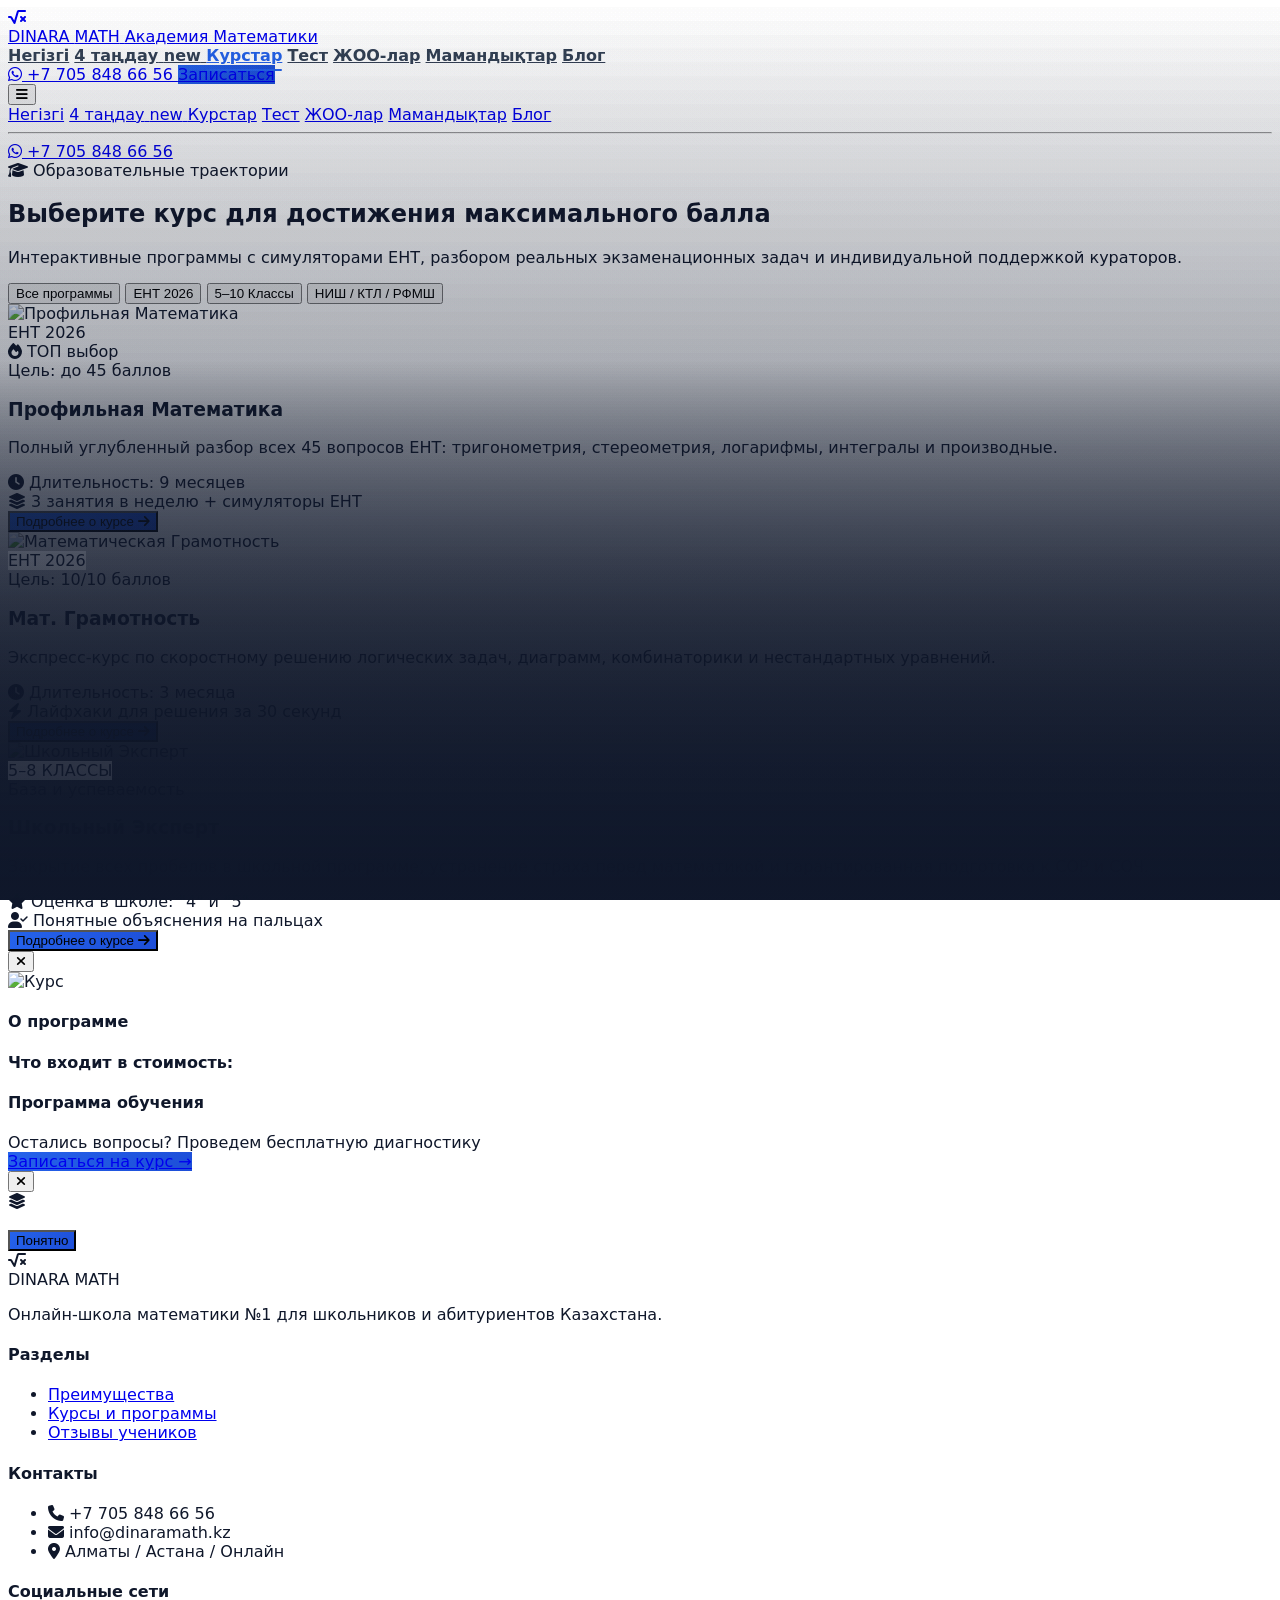
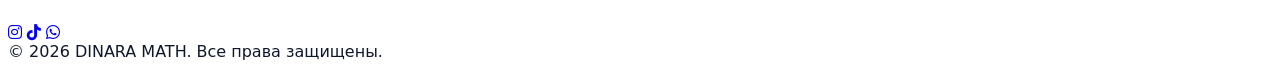
==== commit a13d6a16: "Add files via upload" ====
--- a/course.html
+++ b/course.html
@@ -1,1547 +1,469 @@
 <!DOCTYPE html>
-<html lang="kk">
+<html lang="ru" class="scroll-smooth">
 <head>
     <meta charset="UTF-8">
-    <meta name="viewport" content="width=device-width, initial-scale=1.0, maximum-scale=5.0">
-    <title>SAYAT MATH — Дайындық Курстары (ҰБТ 2026)</title>
+    <meta name="viewport" content="width=device-width, initial-scale=1.0">
+    <title>Курсы и Программы — DINARA MATH</title>
     
-    <link rel="preconnect" href="https://fonts.googleapis.com">
-    <link rel="preconnect" href="https://fonts.gstatic.com" crossorigin>
-    <link href="https://fonts.googleapis.com/css2?family=Inter:wght@300;400;500;600;700;800;900&display=swap" rel="stylesheet">
-    <link rel="stylesheet" href="https://cdnjs.cloudflare.com/ajax/libs/font-awesome/6.6.0/css/all.min.css">
-    
+    <script src="https://cdn.tailwindcss.com"></script>
+    <link rel="stylesheet" href="https://cdnjs.cloudflare.com/ajax/libs/font-awesome/6.4.0/css/all.min.css">
+    <link rel="stylesheet" href="https://cdnjs.cloudflare.com/ajax/libs/animate.css/4.1.1/animate.min.css"/>
+
     <style>
-/* ==========================================================================
-   SAYAT MATH — Unified Glassmorphism Architecture & Course Styling
-   ========================================================================== */
-
-:root {
-    /* Color Palette */
-    --bg-main: #FFFFFF;
-    --bg-secondary: #F8FAFC;
-    --bg-accent-light: #EEF2FF;
-    
-    --primary: #2563EB;
-    --primary-hover: #1D4ED8;
-    --primary-light: #3B82F6;
-    --accent: #F59E0B;
-    
-    --text-primary: #0F172A;
-    --text-muted: #64748B;
-    --border-light: #E5E7EB;
-    
-    /* Glassmorphism Variables */
-    --glass-bg: rgba(255, 255, 255, 0.82);
-    --glass-border: rgba(255, 255, 255, 0.9);
-    --glass-shadow: 0 20px 40px rgba(37, 99, 235, 0.08), 0 1px 3px rgba(0, 0, 0, 0.05);
-    --glass-blur: blur(16px);
-    
-    /* Typography */
-    --font-family: 'Inter', system-ui, -apple-system, sans-serif;
-    
-    /* Transitions */
-    --transition-fast: 0.2s cubic-bezier(0.16, 1, 0.3, 1);
-    --transition-normal: 0.35s cubic-bezier(0.16, 1, 0.3, 1);
-    --transition-slow: 0.6s cubic-bezier(0.16, 1, 0.3, 1);
-    
-    /* Border Radius */
-    --radius-sm: 12px;
-    --radius-md: 20px;
-    --radius-lg: 32px;
-    --radius-full: 9999px;
-}
-
-/* Base Reset */
-*, *::before, *::after {
-    box-sizing: border-box;
-    margin: 0;
-    padding: 0;
-}
-
-html {
-    scroll-behavior: smooth;
-    font-size: 16px;
-    -webkit-text-size-adjust: 100%;
-}
-
-body {
-    font-family: var(--font-family);
-    background-color: var(--bg-main);
-    color: var(--text-primary);
-    line-height: 1.6;
-    overflow-x: hidden;
-    position: relative;
-    -webkit-font-smoothing: antialiased;
-}
-
-body.menu-open, body.modal-open {
-    overflow: hidden;
-}
-
-a {
-    color: inherit;
-    text-decoration: none;
-}
-
-ul {
-    list-style: none;
-}
-
-/* Layout Framework */
-.container {
-    width: 100%;
-    max-width: 1280px;
-    margin: 0 auto;
-    padding: 0 24px;
-}
-
-.section {
-    padding: 90px 0;
-    position: relative;
-}
-
-.grid {
-    display: grid;
-    gap: 28px;
-}
-
-.grid-2 { grid-template-columns: repeat(2, 1fr); }
-.grid-3 { grid-template-columns: repeat(3, 1fr); }
-.grid-4 { grid-template-columns: repeat(4, 1fr); }
-
-/* Custom Cursor Glow Effect */
-.cursor-glow {
-    position: fixed;
-    width: 350px;
-    height: 350px;
-    background: radial-gradient(circle, rgba(37, 99, 235, 0.08) 0%, rgba(255, 255, 255, 0) 70%);
-    border-radius: 50%;
-    pointer-events: none;
-    transform: translate(-50%, -50%);
-    z-index: 9999;
-    transition: transform 0.05s ease-out;
-}
-
-/* Scroll Progress Bar */
-.scroll-progress {
-    position: fixed;
-    top: 0;
-    left: 0;
-    height: 3px;
-    background: linear-gradient(90deg, var(--primary), #60A5FA);
-    width: 0%;
-    z-index: 10000;
-}
-
-/* Glassmorphism Card System */
-.glass-card {
-    background: var(--glass-bg);
-    backdrop-filter: var(--glass-blur);
-    -webkit-backdrop-filter: var(--glass-blur);
-    border: 1px solid var(--glass-border);
-    border-radius: var(--radius-md);
-    box-shadow: var(--glass-shadow);
-    transition: transform var(--transition-normal), box-shadow var(--transition-normal), border-color var(--transition-normal);
-}
-
-.glass-card:hover {
-    border-color: rgba(37, 99, 235, 0.3);
-}
-
-/* Typography Helpers */
-.text-center { text-align: center; }
-.text-muted { color: var(--text-muted); }
-
-.text-gradient {
-    background: linear-gradient(135deg, var(--primary) 0%, #1D4ED8 100%);
-    -webkit-background-clip: text;
-    -webkit-text-fill-color: transparent;
-}
-
-.section-title-wrapper {
-    margin-bottom: 48px;
-}
-
-.section-subtitle {
-    display: inline-block;
-    color: var(--primary);
-    font-weight: 700;
-    font-size: 13px;
-    text-transform: uppercase;
-    letter-spacing: 1.5px;
-    margin-bottom: 12px;
-    background: var(--bg-accent-light);
-    padding: 6px 16px;
-    border-radius: var(--radius-full);
-}
-
-.section-title {
-    font-size: 38px;
-    font-weight: 800;
-    letter-spacing: -1px;
-    line-height: 1.25;
-    margin-bottom: 16px;
-}
-
-.section-description {
-    font-size: 17px;
-    color: var(--text-muted);
-    max-width: 640px;
-    margin: 0 auto;
-}
-
-/* Buttons System */
-.btn {
-    display: inline-flex;
-    align-items: center;
-    justify-content: center;
-    gap: 10px;
-    padding: 14px 28px;
-    font-size: 15px;
-    font-weight: 600;
-    border-radius: var(--radius-full);
-    border: none;
-    cursor: pointer;
-    transition: all var(--transition-fast);
-    position: relative;
-    overflow: hidden;
-}
-
-.btn-primary {
-    background-color: var(--primary);
-    color: #FFFFFF;
-    box-shadow: 0 10px 25px rgba(37, 99, 235, 0.22);
-}
-
-.btn-primary:hover {
-    background-color: var(--primary-hover);
-    transform: translateY(-2px);
-    box-shadow: 0 15px 30px rgba(37, 99, 235, 0.32);
-}
-
-.btn-glass {
-    background: rgba(255, 255, 255, 0.85);
-    backdrop-filter: blur(8px);
-    border: 1px solid var(--border-light);
-    color: var(--text-primary);
-}
-
-.btn-glass:hover {
-    background: #FFFFFF;
-    border-color: var(--primary);
-    color: var(--primary);
-}
-
-.btn-secondary {
-    background: var(--bg-accent-light);
-    color: var(--primary);
-}
-
-.btn-secondary:hover {
-    background: #E0E7FF;
-}
-
-.btn-block { width: 100%; }
-
-/* Header & Nav */
-.header {
-    position: fixed;
-    top: 0;
-    left: 0;
-    right: 0;
-    z-index: 1000;
-    padding: 20px 0;
-    transition: all var(--transition-fast);
-}
-
-.header.scrolled {
-    padding: 12px 0;
-    background: rgba(255, 255, 255, 0.88);
-    backdrop-filter: blur(20px);
-    -webkit-backdrop-filter: blur(20px);
-    border-bottom: 1px solid rgba(229, 231, 235, 0.8);
-    box-shadow: 0 10px 30px rgba(0, 0, 0, 0.03);
-}
-
-.header-container {
-    display: flex;
-    align-items: center;
-    justify-content: space-between;
-}
-
-.logo {
-    font-size: 24px;
-    font-weight: 800;
-    letter-spacing: -0.5px;
-    z-index: 1002;
-}
-
-.logo-accent { color: var(--primary); }
-.logo-dot { color: var(--primary); }
-
-.nav-list {
-    display: flex;
-    gap: 32px;
-}
-
-.nav-link {
-    font-size: 15px;
-    font-weight: 500;
-    color: var(--text-muted);
-    transition: color var(--transition-fast);
-}
-
-.nav-link:hover, .nav-link.active {
-    color: var(--primary);
-}
-
-.header-actions {
-    display: flex;
-    align-items: center;
-    gap: 16px;
-}
-
-/* Burger Mobile */
-.burger-menu {
-    display: none;
-    background: transparent;
-    border: none;
-    cursor: pointer;
-    flex-direction: column;
-    justify-content: space-between;
-    width: 28px;
-    height: 20px;
-    z-index: 1002;
-    padding: 0;
-}
-
-.burger-menu span {
-    width: 100%;
-    height: 2.5px;
-    background-color: var(--text-primary);
-    border-radius: 4px;
-    transition: all var(--transition-fast);
-    transform-origin: left center;
-}
-
-.burger-menu.open span:nth-child(1) { transform: rotate(45deg); }
-.burger-menu.open span:nth-child(2) { opacity: 0; }
-.burger-menu.open span:nth-child(3) { transform: rotate(-45deg); }
-
-.mobile-overlay {
-    position: fixed;
-    inset: 0;
-    background: rgba(15, 23, 42, 0.4);
-    backdrop-filter: blur(4px);
-    z-index: 999;
-    opacity: 0;
-    pointer-events: none;
-    transition: opacity var(--transition-fast);
-}
-
-.mobile-overlay.active {
-    opacity: 1;
-    pointer-events: auto;
-}
-
-/* Course Hero Header */
-.courses-hero {
-    padding-top: 160px;
-    padding-bottom: 60px;
-    background: linear-gradient(180deg, #F8FAFC 0%, #FFFFFF 100%);
-    position: relative;
-    overflow: hidden;
-}
-
-.hero-blur-bg {
-    position: absolute;
-    width: 500px;
-    height: 500px;
-    background: radial-gradient(circle, rgba(37, 99, 235, 0.12) 0%, rgba(255, 255, 255, 0) 70%);
-    top: -100px;
-    right: -100px;
-    z-index: 0;
-}
-
-/* Filter Controls System */
-.filter-wrapper {
-    display: flex;
-    justify-content: center;
-    align-items: center;
-    gap: 12px;
-    flex-wrap: wrap;
-    margin-top: 36px;
-    z-index: 2;
-    position: relative;
-}
-
-.filter-btn {
-    padding: 12px 24px;
-    border-radius: var(--radius-full);
-    border: 1px solid var(--border-light);
-    background: #FFFFFF;
-    font-size: 14.5px;
-    font-weight: 600;
-    color: var(--text-muted);
-    cursor: pointer;
-    transition: all var(--transition-fast);
-    display: flex;
-    align-items: center;
-    gap: 10px;
-    box-shadow: 0 4px 12px rgba(0, 0, 0, 0.02);
-}
-
-.filter-btn i {
-    font-size: 16px;
-}
-
-.filter-btn:hover {
-    color: var(--primary);
-    border-color: rgba(37, 99, 235, 0.4);
-    transform: translateY(-2px);
-}
-
-.filter-btn.active {
-    background: var(--primary);
-    color: #FFFFFF;
-    border-color: var(--primary);
-    box-shadow: 0 8px 20px rgba(37, 99, 235, 0.25);
-}
-
-/* Course Grid & Dynamic Cards */
-.courses-grid-section {
-    padding-bottom: 100px;
-}
-
-.course-card-v2 {
-    background: rgba(255, 255, 255, 0.9);
-    backdrop-filter: var(--glass-blur);
-    border: 1px solid var(--border-light);
-    border-radius: var(--radius-md);
-    padding: 32px;
-    display: flex;
-    flex-direction: column;
-    justify-content: space-between;
-    transition: all var(--transition-normal);
-    position: relative;
-    overflow: hidden;
-}
-
-.course-card-v2::before {
-    content: '';
-    position: absolute;
-    top: 0;
-    left: 0;
-    right: 0;
-    height: 5px;
-    background: linear-gradient(90deg, var(--primary), var(--primary-light));
-    opacity: 0;
-    transition: opacity var(--transition-fast);
-}
-
-.course-card-v2:hover {
-    transform: translateY(-8px);
-    box-shadow: 0 24px 48px rgba(37, 99, 235, 0.12);
-    border-color: rgba(37, 99, 235, 0.3);
-}
-
-.course-card-v2:hover::before {
-    opacity: 1;
-}
-
-.course-card-v2.featured {
-    border: 2px solid var(--primary);
-}
-
-.featured-tag {
-    position: absolute;
-    top: 20px;
-    right: -35px;
-    background: var(--accent);
-    color: #FFFFFF;
-    font-size: 10px;
-    font-weight: 800;
-    padding: 4px 36px;
-    transform: rotate(45deg);
-    text-transform: uppercase;
-    letter-spacing: 1px;
-}
-
-.card-top-bar {
-    display: flex;
-    align-items: center;
-    justify-content: space-between;
-    margin-bottom: 20px;
-}
-
-.subject-badge {
-    display: inline-flex;
-    align-items: center;
-    gap: 8px;
-    padding: 6px 14px;
-    border-radius: var(--radius-full);
-    font-size: 12px;
-    font-weight: 700;
-    text-transform: uppercase;
-    letter-spacing: 0.5px;
-}
-
-.badge-math { background: #EEF2FF; color: #2563EB; }
-.badge-info { background: #E0F2FE; color: #0284C7; }
-.badge-history { background: #FEF3C7; color: #D97706; }
-.badge-stat { background: #F3E8FF; color: #9333EA; }
-
-.subject-icon-box {
-    width: 48px;
-    height: 48px;
-    border-radius: var(--radius-sm);
-    display: flex;
-    align-items: center;
-    justify-content: center;
-    font-size: 22px;
-}
-
-.card-title {
-    font-size: 22px;
-    font-weight: 800;
-    margin-bottom: 10px;
-    color: var(--text-primary);
-}
-
-.card-desc {
-    font-size: 14px;
-    color: var(--text-muted);
-    margin-bottom: 24px;
-    line-height: 1.6;
-}
-
-.course-meta-stats {
-    display: flex;
-    align-items: center;
-    gap: 16px;
-    padding: 14px 0;
-    border-top: 1px solid rgba(229, 231, 235, 0.6);
-    border-bottom: 1px solid rgba(229, 231, 235, 0.6);
-    margin-bottom: 24px;
-}
-
-.meta-item {
-    display: flex;
-    align-items: center;
-    gap: 8px;
-    font-size: 13px;
-    color: var(--text-muted);
-    font-weight: 500;
-}
-
-.meta-item i {
-    color: var(--primary);
-}
-
-.card-price-box {
-    display: flex;
-    align-items: baseline;
-    gap: 8px;
-    margin-bottom: 24px;
-}
-
-.price-main {
-    font-size: 28px;
-    font-weight: 800;
-    color: var(--text-primary);
-}
-
-.price-old {
-    font-size: 15px;
-    color: var(--text-muted);
-    text-decoration: line-through;
-}
-
-.card-actions-wrapper {
-    display: flex;
-    flex-direction: column;
-    gap: 10px;
-}
-
-/* Modal Details Drawer System */
-.modal-overlay {
-    position: fixed;
-    inset: 0;
-    background: rgba(15, 23, 42, 0.6);
-    backdrop-filter: blur(8px);
-    z-index: 9999;
-    display: flex;
-    align-items: center;
-    justify-content: center;
-    padding: 20px;
-    opacity: 0;
-    pointer-events: none;
-    transition: opacity 0.3s ease;
-}
-
-.modal-overlay.active {
-    opacity: 1;
-    pointer-events: auto;
-}
-
-.modal-container {
-    background: #FFFFFF;
-    width: 100%;
-    max-width: 850px;
-    max-height: 90vh;
-    border-radius: var(--radius-md);
-    box-shadow: 0 25px 50px -12px rgba(0, 0, 0, 0.25);
-    overflow: hidden;
-    display: flex;
-    flex-direction: column;
-    transform: scale(0.95);
-    transition: transform 0.3s ease;
-}
-
-.modal-overlay.active .modal-container {
-    transform: scale(1);
-}
-
-.modal-header {
-    padding: 28px 32px;
-    background: var(--bg-secondary);
-    border-bottom: 1px solid var(--border-light);
-    display: flex;
-    justify-content: space-between;
-    align-items: center;
-}
-
-.modal-title-area h3 {
-    font-size: 24px;
-    font-weight: 800;
-}
-
-.modal-close-btn {
-    width: 38px;
-    height: 38px;
-    border-radius: 50%;
-    border: 1px solid var(--border-light);
-    background: #FFFFFF;
-    cursor: pointer;
-    display: flex;
-    align-items: center;
-    justify-content: center;
-    font-size: 18px;
-    color: var(--text-muted);
-    transition: all var(--transition-fast);
-}
-
-.modal-close-btn:hover {
-    background: var(--primary);
-    color: #FFFFFF;
-}
-
-.modal-body-scroll {
-    padding: 32px;
-    overflow-y: auto;
-    flex-grow: 1;
-}
-
-.modal-nav-tabs {
-    display: flex;
-    gap: 12px;
-    border-bottom: 1px solid var(--border-light);
-    margin-bottom: 28px;
-}
-
-.modal-tab-btn {
-    padding: 12px 20px;
-    background: none;
-    border: none;
-    border-bottom: 2px solid transparent;
-    font-weight: 600;
-    font-size: 14.5px;
-    color: var(--text-muted);
-    cursor: pointer;
-    transition: all var(--transition-fast);
-}
-
-.modal-tab-btn.active {
-    color: var(--primary);
-    border-bottom-color: var(--primary);
-}
-
-.modal-tab-content {
-    display: none;
-}
-
-.modal-tab-content.active {
-    display: block;
-    animation: fadeIn 0.3s ease;
-}
-
-/* Modal Content Formatting */
-.curriculum-list {
-    display: flex;
-    flex-direction: column;
-    gap: 14px;
-}
-
-.curr-item {
-    background: var(--bg-secondary);
-    padding: 16px 20px;
-    border-radius: var(--radius-sm);
-    border: 1px solid var(--border-light);
-    display: flex;
-    align-items: center;
-    justify-content: space-between;
-}
-
-.curr-left {
-    display: flex;
-    align-items: center;
-    gap: 14px;
-}
-
-.curr-num {
-    width: 32px;
-    height: 32px;
-    border-radius: 50%;
-    background: var(--bg-accent-light);
-    color: var(--primary);
-    font-weight: 700;
-    display: flex;
-    align-items: center;
-    justify-content: center;
-    font-size: 13px;
-}
-
-.teacher-card-mini {
-    display: flex;
-    align-items: center;
-    gap: 20px;
-    padding: 20px;
-    background: var(--bg-secondary);
-    border-radius: var(--radius-sm);
-    border: 1px solid var(--border-light);
-}
-
-.teacher-avatar-lg {
-    width: 70px;
-    height: 70px;
-    border-radius: 50%;
-    background: var(--primary);
-    color: #FFFFFF;
-    display: flex;
-    align-items: center;
-    justify-content: center;
-    font-size: 26px;
-    font-weight: 800;
-}
-
-.modal-footer {
-    padding: 20px 32px;
-    border-top: 1px solid var(--border-light);
-    background: var(--bg-secondary);
-    display: flex;
-    justify-content: space-between;
-    align-items: center;
-}
-
-/* Comparison Table */
-.comparison-section {
-    background: var(--bg-secondary);
-    padding: 90px 0;
-}
-
-.table-wrapper {
-    overflow-x: auto;
-}
-
-.compare-table {
-    width: 100%;
-    border-collapse: collapse;
-    background: #FFFFFF;
-    border-radius: var(--radius-md);
-    overflow: hidden;
-    box-shadow: var(--glass-shadow);
-}
-
-.compare-table th, .compare-table td {
-    padding: 18px 24px;
-    text-align: left;
-    border-bottom: 1px solid var(--border-light);
-}
-
-.compare-table th {
-    background: var(--bg-accent-light);
-    font-weight: 700;
-    color: var(--primary);
-}
-
-.check-icon { color: #16A34A; font-size: 18px; }
-.cross-icon { color: #DC2626; font-size: 18px; }
-
-/* FAQ Accordion */
-.accordion-wrapper {
-    display: flex;
-    flex-direction: column;
-    gap: 14px;
-    max-width: 800px;
-    margin: 0 auto;
-}
-
-.accordion-item {
-    padding: 20px 24px;
-}
-
-.accordion-header {
-    width: 100%;
-    display: flex;
-    justify-content: space-between;
-    align-items: center;
-    background: none;
-    border: none;
-    font-size: 16px;
-    font-weight: 700;
-    color: var(--text-primary);
-    cursor: pointer;
-    text-align: left;
-}
-
-.acc-icon { transition: transform var(--transition-fast); }
-.accordion-item.active .acc-icon { transform: rotate(180deg); }
-
-.accordion-content {
-    max-height: 0;
-    overflow: hidden;
-    transition: max-height 0.3s ease;
-    color: var(--text-muted);
-    font-size: 14.5px;
-}
-
-.accordion-item.active .accordion-content {
-    margin-top: 12px;
-}
-
-/* Footer */
-.footer {
-    padding: 70px 0 28px;
-    border-top: 1px solid var(--border-light);
-    background: var(--bg-secondary);
-}
-
-.footer-container {
-    display: flex;
-    justify-content: space-between;
-    align-items: center;
-    margin-bottom: 40px;
-}
-
-.footer-links {
-    display: flex;
-    gap: 20px;
-    font-weight: 600;
-    font-size: 14px;
-}
-
-.footer-socials {
-    display: flex;
-    gap: 12px;
-}
-
-.footer-socials a {
-    width: 38px;
-    height: 38px;
-    border-radius: 50%;
-    background: #FFFFFF;
-    border: 1px solid var(--border-light);
-    display: flex;
-    align-items: center;
-    justify-content: center;
-    transition: all var(--transition-fast);
-}
-
-.footer-socials a:hover {
-    background: var(--primary);
-    color: #FFFFFF;
-}
-
-.footer-bottom {
-    font-size: 13.5px;
-    color: var(--text-muted);
-}
-
-@keyframes fadeIn {
-    from { opacity: 0; transform: translateY(6px); }
-    to { opacity: 1; transform: translateY(0); }
-}
-
-/* Responsive Media Queries */
-@media (max-width: 1024px) {
-    .grid-3 { grid-template-columns: repeat(2, 1fr); }
-    .grid-4 { grid-template-columns: repeat(2, 1fr); }
-}
-
-@media (max-width: 768px) {
-    .burger-menu { display: flex; }
-    
-    .nav-menu {
-        position: fixed;
-        top: 0;
-        right: -100%;
-        width: 85%;
-        max-width: 360px;
-        height: 100vh;
-        background: rgba(255, 255, 255, 0.98);
-        backdrop-filter: blur(20px);
-        padding: 100px 32px 40px;
-        transition: right var(--transition-normal);
-        box-shadow: -10px 0 30px rgba(0, 0, 0, 0.1);
-        z-index: 1001;
-    }
-    
-    .nav-menu.active { right: 0; }
-    .nav-list { flex-direction: column; gap: 20px; }
-    .grid-2, .grid-3, .grid-4 { grid-template-columns: 1fr; }
-    .section-title { font-size: 28px; }
-    .courses-hero { padding-top: 130px; }
-    .footer-container { flex-direction: column; gap: 24px; text-align: center; }
-}
+        body {
+            background-color: #ffffff;
+            font-family: 'Inter', system-ui, -apple-system, sans-serif;
+            color: #0f172a;
+        }
+
+        /* Необычные градиенты и элементы */
+        .gradient-btn {
+            background: linear-gradient(135deg, #2563eb 0%, #1d4ed8 100%);
+            transition: all 0.3s cubic-bezier(0.4, 0, 0.2, 1);
+        }
+        .gradient-btn:hover {
+            box-shadow: 0 12px 28px -6px rgba(37, 99, 235, 0.45);
+            transform: translateY(-2px);
+        }
+
+        .course-card {
+            transition: all 0.4s cubic-bezier(0.16, 1, 0.3, 1);
+        }
+        .course-card:hover {
+            transform: translateY(-8px);
+            box-shadow: 0 25px 50px -12px rgba(37, 99, 235, 0.15);
+        }
+
+        .glass-badge {
+            background: rgba(255, 255, 255, 0.85);
+            backdrop-filter: blur(8px);
+        }
+
+        /* Навигация в стиле из макета */
+        .nav-link {
+            position: relative;
+            padding-bottom: 6px;
+            font-weight: 600;
+            color: #334155;
+            transition: color 0.2s ease;
+        }
+        .nav-link:hover {
+            color: #2563eb;
+        }
+        .nav-link.active {
+            color: #2563eb;
+        }
+        .nav-link.active::after {
+            content: '';
+            position: absolute;
+            bottom: 0;
+            left: 0;
+            width: 100%;
+            height: 2.5px;
+            background-color: #2563eb;
+            border-radius: 9999px;
+        }
+
+        /* Анимированный градиентный фон карточек */
+        .card-image-wrapper::after {
+            content: '';
+            position: absolute;
+            inset: 0;
+            background: linear-gradient(to top, rgba(15, 23, 42, 0.8) 0%, rgba(15, 23, 42, 0.1) 60%, transparent 100%);
+        }
+
+        /* Кастомный скроллбар */
+        ::-webkit-scrollbar { width: 8px; }
+        ::-webkit-scrollbar-track { background: #f1f5f9; }
+        ::-webkit-scrollbar-thumb { background: #2563eb; border-radius: 4px; }
     </style>
 </head>
-<body>
-
-    <div class="scroll-progress" id="scrollProgress"></div>
-
-    <div class="cursor-glow" id="cursorGlow"></div>
-
-    <div class="mobile-overlay" id="mobileOverlay"></div>
-
-    <header class="header" id="header">
-        <div class="container header-container">
-            <a href="index.html" class="logo">
-                SAYAT<span class="logo-accent">MATH</span><span class="logo-dot">.</span>
+<body class="bg-white text-slate-900 antialiased flex flex-col min-h-screen">
+
+    <header class="sticky top-0 z-40 bg-white/95 backdrop-blur-md border-b border-slate-100 shadow-sm">
+        <div class="max-w-7xl mx-auto px-4 sm:px-6 lg:px-8 h-20 flex items-center justify-between">
+            
+            <a href="sa.html" class="flex items-center gap-3">
+                <div class="w-11 h-11 bg-blue-600 text-white rounded-2xl flex items-center justify-center font-black text-xl shadow-lg shadow-blue-500/20">
+                    <i class="fa-solid fa-square-root-variable"></i>
+                </div>
+                <div>
+                    <span class="text-xl font-black tracking-tight block leading-none text-slate-900">DINARA <span class="text-blue-600">MATH</span></span>
+                    <span class="text-[9px] text-slate-400 font-semibold uppercase tracking-widest">Академия Математики</span>
+                </div>
             </a>
-
-            <nav class="nav-menu" id="navMenu">
-                <ul class="nav-list">
-                    <li><a href="index.html" class="nav-link">Басты бет</a></li>
-                    <li><a href="course.html" class="nav-link active">Курстар</a></li>
-                    <li><a href="index.html#platform" class="nav-link">Платформа</a></li>
-                    <li><a href="index.html#reviews" class="nav-link">Нәтижелер</a></li>
-                    <li><a href="index.html#faq" class="nav-link">Сұрақтар</a></li>
+            
+            <nav class="hidden lg:flex items-center space-x-7 text-sm font-semibold">
+                <a href="sa.html" class="nav-link">Негізгі</a>
+                
+                <a href="sa.html#calculator" class="nav-link flex items-center gap-1.5">
+                    <span>4 таңдау</span>
+                    <span class="bg-gradient-to-r from-orange-500 to-red-500 text-white text-[10px] font-black px-1.5 py-0.5 rounded-full uppercase tracking-tighter shadow-sm animate-pulse">new</span>
+                </a>
+                
+                <a href="course.html" class="nav-link active">Курстар</a>
+                
+                <a href="javascript:void(0)" onclick="openPageModal('Тест', 'Онлайн симулятор тестирования находится в процессе обновления базы вопросов 2026 года.')" class="nav-link">Тест</a>
+                
+                <a href="javascript:void(0)" onclick="openPageModal('ЖОО-лар', 'Справочник высших учебных заведений (Университетов Казахстана) скоро будет доступен.')" class="nav-link">ЖОО-лар</a>
+                
+                <a href="javascript:void(0)" onclick="openPageModal('Мамандықтар', 'Каталог всех профильных специальностей ЕНТ с проходными баллами за прошлые года.')" class="nav-link">Мамандықтар</a>
+                
+                <a href="javascript:void(0)" onclick="openPageModal('Блог', 'Полезные статьи, разбор олимпиадных задач и советы по подготовке к ЕНТ.')" class="nav-link">Блог</a>
+            </nav>
+
+            <div class="hidden lg:flex items-center space-x-4">
+                <a href="https://wa.me/77058486656" target="_blank" class="text-slate-700 hover:text-green-600 font-bold text-sm flex items-center gap-2">
+                    <i class="fa-brands fa-whatsapp text-green-500 text-lg"></i> +7 705 848 66 56
+                </a>
+                <a href="sa.html#lead-form" class="gradient-btn text-white px-5 py-2.5 rounded-xl text-sm font-bold shadow-md">
+                    Записаться
+                </a>
+            </div>
+
+            <button onclick="toggleMenu()" class="lg:hidden p-2 text-slate-700 focus:outline-none">
+                <i id="menu-icon" class="fa-solid fa-bars text-2xl"></i>
+            </button>
+        </div>
+
+        <div id="mobile-menu" class="hidden lg:hidden bg-white border-b border-slate-200 px-6 py-6 space-y-4">
+            <a href="sa.html" onclick="toggleMenu()" class="block font-semibold text-slate-700 hover:text-blue-600">Негізгі</a>
+            <a href="sa.html#calculator" onclick="toggleMenu()" class="flex items-center gap-2 font-semibold text-slate-700 hover:text-blue-600">
+                <span>4 таңдау</span>
+                <span class="bg-gradient-to-r from-orange-500 to-red-500 text-white text-[9px] font-black px-1.5 py-0.5 rounded-full uppercase">new</span>
+            </a>
+            <a href="course.html" onclick="toggleMenu()" class="block font-bold text-blue-600">Курстар</a>
+            <a href="javascript:void(0)" onclick="toggleMenu(); openPageModal('Тест', 'Онлайн симулятор тестирования находится в процессе обновления.')" class="block font-semibold text-slate-700 hover:text-blue-600">Тест</a>
+            <a href="javascript:void(0)" onclick="toggleMenu(); openPageModal('ЖОО-лар', 'Справочник университетов Казахстана.')" class="block font-semibold text-slate-700 hover:text-blue-600">ЖОО-лар</a>
+            <a href="javascript:void(0)" onclick="toggleMenu(); openPageModal('Мамандықтар', 'Каталог всех профильных специальностей.')" class="block font-semibold text-slate-700 hover:text-blue-600">Мамандықтар</a>
+            <a href="javascript:void(0)" onclick="toggleMenu(); openPageModal('Блог', 'Полезные статьи и советы.')" class="block font-semibold text-slate-700 hover:text-blue-600">Блог</a>
+            <hr class="border-slate-100">
+            <a href="https://wa.me/77058486656" target="_blank" class="text-slate-700 hover:text-green-600 font-bold text-sm flex items-center gap-2">
+                <i class="fa-brands fa-whatsapp text-green-500 text-lg"></i> +7 705 848 66 56
+            </a>
+        </div>
+    </header>
+
+    <section class="py-12 lg:py-16 bg-gradient-to-b from-blue-50/60 via-white to-white relative overflow-hidden">
+        <div class="absolute -top-24 -right-24 w-96 h-96 bg-blue-100 rounded-full blur-3xl opacity-60 pointer-events-none"></div>
+        <div class="absolute top-1/2 -left-24 w-80 h-80 bg-indigo-100 rounded-full blur-3xl opacity-50 pointer-events-none"></div>
+
+        <div class="max-w-7xl mx-auto px-4 sm:px-6 lg:px-8 relative z-10 text-center max-w-3xl">
+            <span class="inline-flex items-center gap-2 bg-blue-100 text-blue-700 font-bold px-4 py-1.5 rounded-full text-xs uppercase tracking-wider mb-4">
+                <i class="fa-solid fa-graduation-cap"></i> Образовательные траектории
+            </span>
+            <h1 class="text-3xl sm:text-5xl font-black text-slate-900 leading-tight">
+                Выберите курс для достижения <span class="text-blue-600">максимального балла</span>
+            </h1>
+            <p class="text-slate-600 text-sm sm:text-base mt-4 leading-relaxed">
+                Интерактивные программы с симуляторами ЕНТ, разбором реальных экзаменационных задач и индивидуальной поддержкой кураторов.
+            </p>
+
+            <div class="flex flex-wrap justify-center gap-2 sm:gap-3 mt-8">
+                <button onclick="filterCourses('all')" class="filter-btn active bg-blue-600 text-white font-bold text-xs sm:text-sm px-5 py-2.5 rounded-xl transition-all shadow-sm">Все программы</button>
+                <button onclick="filterCourses('ent')" class="filter-btn bg-slate-100 hover:bg-slate-200 text-slate-700 font-bold text-xs sm:text-sm px-5 py-2.5 rounded-xl transition-all">ЕНТ 2026</button>
+                <button onclick="filterCourses('school')" class="filter-btn bg-slate-100 hover:bg-slate-200 text-slate-700 font-bold text-xs sm:text-sm px-5 py-2.5 rounded-xl transition-all">5–10 Классы</button>
+                <button onclick="filterCourses('olympiad')" class="filter-btn bg-slate-100 hover:bg-slate-200 text-slate-700 font-bold text-xs sm:text-sm px-5 py-2.5 rounded-xl transition-all">НИШ / КТЛ / РФМШ</button>
+            </div>
+        </div>
+    </section>
+
+    <section class="py-12 pb-24 bg-white relative">
+        <div class="max-w-7xl mx-auto px-4 sm:px-6 lg:px-8">
+            <div id="courses-grid" class="grid md:grid-cols-2 lg:grid-cols-3 gap-8">
+                
+                <div class="course-item ent course-card bg-white rounded-3xl border border-slate-200/80 overflow-hidden shadow-sm flex flex-col">
+                    <div class="relative h-56 card-image-wrapper overflow-hidden">
+                        <img src="https://coursebucket.fra1.cdn.digitaloceanspaces.com/2c9280a19f2a0cfd019f2bf852060015________X__________.png" alt="Профильная Математика" class="w-full h-full object-cover transition-transform duration-700 hover:scale-110">
+                        <div class="absolute top-4 left-4 z-10">
+                            <span class="glass-badge text-blue-700 border border-blue-200 text-xs font-black px-3 py-1.5 rounded-xl uppercase tracking-wider shadow-sm">ЕНТ 2026</span>
+                        </div>
+                        <div class="absolute top-4 right-4 z-10">
+                            <span class="bg-amber-400 text-slate-900 text-xs font-black px-3 py-1.5 rounded-xl shadow-md flex items-center gap-1">
+                                <i class="fa-solid fa-fire"></i> ТОП выбор
+                            </span>
+                        </div>
+                        <div class="absolute bottom-4 left-4 right-4 z-10 text-white">
+                            <span class="text-xs font-medium text-blue-200">Цель: до 45 баллов</span>
+                            <h3 class="text-2xl font-black leading-snug">Профильная Математика</h3>
+                        </div>
+                    </div>
+                    <div class="p-6 flex-1 flex flex-col justify-between">
+                        <p class="text-slate-600 text-sm leading-relaxed mb-6">Полный углубленный разбор всех 45 вопросов ЕНТ: тригонометрия, стереометрия, логарифмы, интегралы и производные.</p>
+                        
+                        <div class="space-y-3 mb-6 border-t border-slate-100 pt-4 text-xs font-semibold text-slate-500">
+                            <div class="flex items-center gap-2"><i class="fa-solid fa-clock text-blue-600"></i> Длительность: 9 месяцев</div>
+                            <div class="flex items-center gap-2"><i class="fa-solid fa-layer-group text-blue-600"></i> 3 занятия в неделю + симуляторы ЕНТ</div>
+                        </div>
+
+                        <button onclick="openCourseModal('ent-prof')" class="w-full gradient-btn text-white font-bold py-3.5 rounded-2xl text-sm flex items-center justify-center gap-2 shadow-md group">
+                            <span>Подробнее о курсе</span>
+                            <i class="fa-solid fa-arrow-right group-hover:translate-x-1 transition-transform"></i>
+                        </button>
+                    </div>
+                </div>
+
+                <div class="course-item ent course-card bg-white rounded-3xl border border-slate-200/80 overflow-hidden shadow-sm flex flex-col">
+                    <div class="relative h-56 card-image-wrapper overflow-hidden">
+                        <img src="https://images.unsplash.com/photo-1509228468518-180dd4864904?w=800&auto=format&fit=crop&q=80" alt="Математическая Грамотность" class="w-full h-full object-cover transition-transform duration-700 hover:scale-110">
+                        <div class="absolute top-4 left-4 z-10">
+                            <span class="glass-badge text-blue-700 border border-blue-200 text-xs font-black px-3 py-1.5 rounded-xl uppercase tracking-wider shadow-sm">ЕНТ 2026</span>
+                        </div>
+                        <div class="absolute bottom-4 left-4 right-4 z-10 text-white">
+                            <span class="text-xs font-medium text-emerald-300">Цель: 10/10 баллов</span>
+                            <h3 class="text-2xl font-black leading-snug">Мат. Грамотность</h3>
+                        </div>
+                    </div>
+                    <div class="p-6 flex-1 flex flex-col justify-between">
+                        <p class="text-slate-600 text-sm leading-relaxed mb-6">Экспресс-курс по скоростному решению логических задач, диаграмм, комбинаторики и нестандартных уравнений.</p>
+                        
+                        <div class="space-y-3 mb-6 border-t border-slate-100 pt-4 text-xs font-semibold text-slate-500">
+                            <div class="flex items-center gap-2"><i class="fa-solid fa-clock text-blue-600"></i> Длительность: 3 месяца</div>
+                            <div class="flex items-center gap-2"><i class="fa-solid fa-bolt text-blue-600"></i> Лайфхаки для решения за 30 секунд</div>
+                        </div>
+
+                        <button onclick="openCourseModal('ent-gram')" class="w-full gradient-btn text-white font-bold py-3.5 rounded-2xl text-sm flex items-center justify-center gap-2 shadow-md group">
+                            <span>Подробнее о курсе</span>
+                            <i class="fa-solid fa-arrow-right group-hover:translate-x-1 transition-transform"></i>
+                        </button>
+                    </div>
+                </div>
+
+                <div class="course-item school course-card bg-white rounded-3xl border border-slate-200/80 overflow-hidden shadow-sm flex flex-col">
+                    <div class="relative h-56 card-image-wrapper overflow-hidden">
+                        <img src="https://images.unsplash.com/photo-1580582932707-520aed937b7b?w=800&auto=format&fit=crop&q=80" alt="Школьный Эксперт" class="w-full h-full object-cover transition-transform duration-700 hover:scale-110">
+                        <div class="absolute top-4 left-4 z-10">
+                            <span class="glass-badge text-indigo-700 border border-indigo-200 text-xs font-black px-3 py-1.5 rounded-xl uppercase tracking-wider shadow-sm">5–8 КЛАССЫ</span>
+                        </div>
+                        <div class="absolute bottom-4 left-4 right-4 z-10 text-white">
+                            <span class="text-xs font-medium text-indigo-200">База и успеваемость</span>
+                            <h3 class="text-2xl font-black leading-snug">Школьный Эксперт</h3>
+                        </div>
+                    </div>
+                    <div class="p-6 flex-1 flex flex-col justify-between">
+                        <p class="text-slate-600 text-sm leading-relaxed mb-6">Закрытие всех пробелов в школьной программе, устранение страха перед математикой и гарантированная подготовка к СОР и СОЧ.</p>
+                        
+                        <div class="space-y-3 mb-6 border-t border-slate-100 pt-4 text-xs font-semibold text-slate-500">
+                            <div class="flex items-center gap-2"><i class="fa-solid fa-star text-indigo-600"></i> Оценка в школе: "4" и "5"</div>
+                            <div class="flex items-center gap-2"><i class="fa-solid fa-user-check text-indigo-600"></i> Понятные объяснения на пальцах</div>
+                        </div>
+
+                        <button onclick="openCourseModal('school-mid')" class="w-full gradient-btn text-white font-bold py-3.5 rounded-2xl text-sm flex items-center justify-center gap-2 shadow-md group">
+                            <span>Подробнее о курсе</span>
+                            <i class="fa-solid fa-arrow-right group-hover:translate-x-1 transition-transform"></i>
+                        </button>
+                    </div>
+                </div>
+
+            </div>
+        </div>
+    </section>
+
+    <div id="course-modal" class="fixed inset-0 z-50 bg-slate-900/60 backdrop-blur-sm opacity-0 pointer-events-none flex items-center justify-center p-4 sm:p-6 transition-all duration-300">
+        <div class="modal-body bg-white w-full max-w-3xl rounded-3xl shadow-2xl border border-slate-100 overflow-hidden transform scale-95 transition-all duration-300 relative">
+            
+            <button onclick="closeCourseModal()" class="absolute top-4 right-4 z-20 w-10 h-10 bg-white/80 backdrop-blur border border-slate-200 text-slate-600 hover:text-slate-900 rounded-full flex items-center justify-center transition-all hover:scale-110">
+                <i class="fa-solid fa-xmark text-lg"></i>
+            </button>
+
+            <div class="relative h-64 sm:h-72 card-image-wrapper overflow-hidden">
+                <img id="modal-img" src="" alt="Курс" class="w-full h-full object-cover">
+                <div class="absolute top-6 left-6 z-10">
+                    <span id="modal-tag" class="glass-badge text-blue-700 border border-blue-200 text-xs font-black px-3.5 py-1.5 rounded-xl uppercase tracking-wider shadow-sm"></span>
+                </div>
+                <div class="absolute bottom-6 left-6 right-6 z-10 text-white">
+                    <span id="modal-subtitle" class="text-xs sm:text-sm font-semibold text-blue-200 block mb-1"></span>
+                    <h2 id="modal-title" class="text-2xl sm:text-4xl font-black leading-tight"></h2>
+                </div>
+            </div>
+
+            <div class="p-6 sm:p-8 space-y-6 max-h-[60vh] overflow-y-auto">
+                <div>
+                    <h4 class="text-xs font-black uppercase text-blue-600 tracking-wider mb-2">О программе</h4>
+                    <p id="modal-desc" class="text-slate-600 text-sm leading-relaxed"></p>
+                </div>
+
+                <div class="bg-slate-50 p-5 rounded-2xl border border-slate-100">
+                    <h4 class="text-xs font-black uppercase text-slate-400 tracking-wider mb-3">Что входит в стоимость:</h4>
+                    <ul id="modal-features" class="grid sm:grid-cols-2 gap-3 text-xs sm:text-sm text-slate-700 font-medium"></ul>
+                </div>
+
+                <div>
+                    <h4 class="text-xs font-black uppercase text-blue-600 tracking-wider mb-3">Программа обучения</h4>
+                    <div id="modal-modules" class="space-y-2"></div>
+                </div>
+
+                <div class="pt-4 border-t border-slate-100 flex flex-col sm:flex-row gap-4 items-center justify-between">
+                    <div>
+                        <span class="text-xs text-slate-400 block font-semibold">Остались вопросы?</span>
+                        <span class="text-sm font-bold text-slate-800">Проведем бесплатную диагностику</span>
+                    </div>
+                    <a href="sa.html#lead-form" class="w-full sm:w-auto gradient-btn text-white px-8 py-3.5 rounded-2xl font-bold text-sm text-center shadow-lg">
+                        Записаться на курс →
+                    </a>
+                </div>
+            </div>
+        </div>
+    </div>
+
+    <div id="info-page-modal" class="fixed inset-0 z-50 bg-slate-900/60 backdrop-blur-sm opacity-0 pointer-events-none flex items-center justify-center p-4 transition-all duration-300">
+        <div class="bg-white w-full max-w-md p-8 rounded-3xl shadow-2xl border border-slate-100 text-center relative transform scale-95 transition-all duration-300">
+            <button onclick="closePageModal()" class="absolute top-4 right-4 w-9 h-9 bg-slate-100 text-slate-500 rounded-full flex items-center justify-center hover:bg-slate-200">
+                <i class="fa-solid fa-xmark"></i>
+            </button>
+            
+            <div class="w-16 h-16 bg-blue-100 text-blue-600 rounded-2xl flex items-center justify-center text-2xl mx-auto mb-4 font-bold">
+                <i class="fa-solid fa-layer-group"></i>
+            </div>
+            
+            <h3 id="info-modal-title" class="text-2xl font-black text-slate-900 mb-2"></h3>
+            <p id="info-modal-text" class="text-slate-600 text-sm leading-relaxed mb-6"></p>
+            
+            <button onclick="closePageModal()" class="w-full gradient-btn text-white font-bold py-3 rounded-xl text-sm shadow-md">
+                Понятно
+            </button>
+        </div>
+    </div>
+
+<footer class="bg-gray-900 text-gray-400 py-12 mt-auto">
+        <div class="max-w-7xl mx-auto px-4 sm:px-6 lg:px-8 grid md:grid-cols-4 gap-8">
+            <div class="space-y-4">
+                <div class="flex items-center gap-2 text-xl font-black text-white">
+                    <div class="w-8 h-8 bg-blue-600 rounded-lg flex items-center justify-center text-white text-sm">
+                        <i class="fa-solid fa-square-root-variable"></i>
+                    </div>
+                    <span>DINARA MATH</span>
+                </div>
+                <p class="text-xs text-gray-400 leading-relaxed">
+                    Онлайн-школа математики №1 для школьников и абитуриентов Казахстана.
+                </p>
+            </div>
+
+            <div>
+                <h4 class="text-white font-bold text-sm mb-4">Разделы</h4>
+                <ul class="space-y-2 text-xs">
+                    <li><a href="#about" class="hover:text-white transition-colors">Преимущества</a></li>
+                    <li><a href="#courses" class="hover:text-white transition-colors">Курсы и программы</a></li>
+                    <li><a href="#reviews" class="hover:text-white transition-colors">Отзывы учеников</a></li>
                 </ul>
-            </nav>
-
-            <div class="header-actions">
-                <a href="#cta" class="btn btn-primary btn-shine">Бастау</a>
-                <button class="burger-menu" id="burgerMenu" aria-label="Toggle Menu">
-                    <span></span>
-                    <span></span>
-                    <span></span>
-                </button>
-            </div>
-        </div>
-    </header>
-
-    <section class="courses-hero">
-        <div class="hero-blur-bg"></div>
-        <div class="container text-center">
-            <span class="section-subtitle">ҰБТ 2026 Онлайн Таңдау Курстары</span>
-            <h1 class="section-title">Ең жоғары баллға арналған <span class="text-gradient">4 Негізгі Пән</span></h1>
-            <p class="section-description">
-                Математика, Информатика, Тарих және Математикалық сауаттылық бойынша авторлық методика, 
-                интерактивті тренажерлар мен жеке менторлық жүйесі.
-            </p>
-
-            <div class="filter-wrapper">
-                <button class="filter-btn active" data-filter="all">
-                    <i class="fa-solid fa-border-all"></i> Барлық пәндер
-                </button>
-                <button class="filter-btn" data-filter="math">
-                    <i class="fa-solid fa-calculator"></i> Математика
-                </button>
-                <button class="filter-btn" data-filter="info">
-                    <i class="fa-solid fa-code"></i> Информатика
-                </button>
-                <button class="filter-btn" data-filter="history">
-                    <i class="fa-solid fa-landmark"></i> Қазақстан Тарихы
-                </button>
-                <button class="filter-btn" data-filter="stat">
-                    <i class="fa-solid fa-chart-pie"></i> Мат. Сауаттылық
-                </button>
-            </div>
-        </div>
-    </section>
-
-    <section class="section courses-grid-section">
-        <div class="container">
-            <div class="grid grid-3" id="coursesGrid">
-
-                <div class="course-card-v2 featured" data-category="math">
-                    <div class="featured-tag">ХИТ</div>
-                    <div>
-                        <div class="card-top-bar">
-                            <span class="subject-badge badge-math">Профильді Пән</span>
-                            <div class="subject-icon-box badge-math">
-                                <i class="fa-solid fa-square-root-variable"></i>
-                            </div>
-                        </div>
-                        <h3 class="card-title">Профильді Математика</h3>
-                        <p class="card-desc">
-                            ҰБТ-да 45+ балл жинауға бағытталған толық курс. Элементар математикадан бастап интегралдар мен стереометрияға дейін.
-                        </p>
-                        <div class="course-meta-stats">
-                            <div class="meta-item"><i class="fa-regular fa-clock"></i> 6 ай (120 сағат)</div>
-                            <div class="meta-item"><i class="fa-solid fa-book-open"></i> 48 сабақ</div>
-                        </div>
-                        <div class="card-price-box">
-                            <span class="price-main">24 900 ₸</span>
-                            <span class="price-old">35 000 ₸</span>
-                        </div>
-                    </div>
-                    <div class="card-actions-wrapper">
-                        <button class="btn btn-primary btn-block open-modal-btn" data-course="math">
-                            Подробнее (Толығырақ)
-                        </button>
-                        <a href="#cta" class="btn btn-glass btn-block">Жазылу</a>
-                    </div>
-                </div>
-
-                <div class="course-card-v2" data-category="info">
-                    <div>
-                        <div class="card-top-bar">
-                            <span class="subject-badge badge-info">Профильді Пән</span>
-                            <div class="subject-icon-box badge-info">
-                                <i class="fa-solid fa-laptop-code"></i>
-                            </div>
-                        </div>
-                        <h3 class="card-title">Информатика & Python</h3>
-                        <p class="card-desc">
-                            IT мамандығына түсушілерге арналған курс. Python бағдарламалау, алгоритмдер, Деректер базасы, Желілер мен Вэб дайындық.
-                        </p>
-                        <div class="course-meta-stats">
-                            <div class="meta-item"><i class="fa-regular fa-clock"></i> 5 ай (100 сағат)</div>
-                            <div class="meta-item"><i class="fa-solid fa-code"></i> 40 сабақ</div>
-                        </div>
-                        <div class="card-price-box">
-                            <span class="price-main">22 900 ₸</span>
-                            <span class="price-old">32 000 ₸</span>
-                        </div>
-                    </div>
-                    <div class="card-actions-wrapper">
-                        <button class="btn btn-primary btn-block open-modal-btn" data-course="info">
-                            Подробнее (Толығырақ)
-                        </button>
-                        <a href="#cta" class="btn btn-glass btn-block">Жазылу</a>
-                    </div>
-                </div>
-
-                <div class="course-card-v2" data-category="history">
-                    <div>
-                        <div class="card-top-bar">
-                            <span class="subject-badge badge-history">Міндетті Пән</span>
-                            <div class="subject-icon-box badge-history">
-                                <i class="fa-solid fa-monument"></i>
-                            </div>
-                        </div>
-                        <h3 class="card-title">Қазақстан Тарихы</h3>
-                        <p class="card-desc">
-                            Ежелгі дәуірден Қазіргі заманға дейінгі оқиғалар, карталар, хронология мен даталарды жаттаусыз есте сақтау әдісі.
-                        </p>
-                        <div class="course-meta-stats">
-                            <div class="meta-item"><i class="fa-regular fa-clock"></i> 4 ай (80 сағат)</div>
-                            <div class="meta-item"><i class="fa-solid fa-map"></i> 32 сабақ</div>
-                        </div>
-                        <div class="card-price-box">
-                            <span class="price-main">18 900 ₸</span>
-                            <span class="price-old">26 000 ₸</span>
-                        </div>
-                    </div>
-                    <div class="card-actions-wrapper">
-                        <button class="btn btn-primary btn-block open-modal-btn" data-course="history">
-                            Подробнее (Толығырақ)
-                        </button>
-                        <a href="#cta" class="btn btn-glass btn-block">Жазылу</a>
-                    </div>
-                </div>
-
-                <div class="course-card-v2" data-category="stat">
-                    <div>
-                        <div class="card-top-bar">
-                            <span class="subject-badge badge-stat">Міндетті Пән</span>
-                            <div class="subject-icon-box badge-stat">
-                                <i class="fa-solid fa-brain"></i>
-                            </div>
-                        </div>
-                        <h3 class="card-title">Математикалық Сауаттылық</h3>
-                        <p class="card-desc">
-                            Логикалық есептерді 1 минутта шығару тәсілдері. Диаграммалар, графиктер, ықтималдық пен геометриялық логика.
-                        </p>
-                        <div class="course-meta-stats">
-                            <div class="meta-item"><i class="fa-regular fa-clock"></i> 3 ай (60 сағат)</div>
-                            <div class="meta-item"><i class="fa-solid fa-lightbulb"></i> 24 сабақ</div>
-                        </div>
-                        <div class="card-price-box">
-                            <span class="price-main">16 900 ₸</span>
-                            <span class="price-old">24 000 ₸</span>
-                        </div>
-                    </div>
-                    <div class="card-actions-wrapper">
-                        <button class="btn btn-primary btn-block open-modal-btn" data-course="stat">
-                            Подробнее (Толығырақ)
-                        </button>
-                        <a href="#cta" class="btn btn-glass btn-block">Жазылу</a>
-                    </div>
-                </div>
-
-                <div class="course-card-v2 featured" data-category="all" style="grid-column: span 2;">
-                    <div>
-                        <div class="card-top-bar">
-                            <span class="subject-badge badge-math">МАКСИМАЛДЫ ПАКЕТ</span>
-                            <div class="subject-icon-box badge-math">
-                                <i class="fa-solid fa-crown"></i>
-                            </div>
-                        </div>
-                        <h3 class="card-title">"Грант Егесі" Барлық 4 Пән Комбо</h3>
-                        <p class="card-desc">
-                            Математика + Информатика + Қазақстан Тарихы + Мат. Сауаттылық. БАРЛЫҚ ПӘНДЕР БІР ПАКЕТТЕ. Толық сүйемелдеу және апталық пробный тесттер.
-                        </p>
-                        <div class="course-meta-stats">
-                            <div class="meta-item"><i class="fa-regular fa-clock"></i> Толық 1 оқу жылы</div>
-                            <div class="meta-item"><i class="fa-solid fa-star"></i> VIP Менторлық</div>
-                        </div>
-                        <div class="card-price-box">
-                            <span class="price-main">59 900 ₸ / ай</span>
-                            <span class="price-old">117 000 ₸</span>
-                        </div>
-                    </div>
-                    <div class="card-actions-wrapper">
-                        <a href="#cta" class="btn btn-primary btn-block btn-shine">Комбо Наборға Жазылу</a>
-                    </div>
-                </div>
-
-            </div>
-        </div>
-    </section>
-
-    <section class="section comparison-section">
-        <div class="container">
-            <div class="section-title-wrapper text-center">
-                <span class="section-subtitle">Пакеттерді Салыстыру</span>
-                <h2 class="section-title">Қай Формат Сізге Сәйкес Келеді?</h2>
-            </div>
-
-            <div class="table-wrapper">
-                <table class="compare-table">
-                    <thead>
-                        <tr>
-                            <th>Мүмкіндіктер</th>
-                            <th>Стандарт (1 Пән)</th>
-                            <th>Профи (2 Пән)</th>
-                            <th>VIP Грант (4 Пән)</th>
-                        </tr>
-                    </thead>
-                    <tbody>
-                        <tr>
-                            <td>Онлайн видео-сабақтар HD</td>
-                            <td><i class="fa-solid fa-check check-icon"></i></td>
-                            <td><i class="fa-solid fa-check check-icon"></i></td>
-                            <td><i class="fa-solid fa-check check-icon"></i></td>
-                        </tr>
-                        <tr>
-                            <td>Платформадағы авто-тесттер</td>
-                            <td><i class="fa-solid fa-check check-icon"></i></td>
-                            <td><i class="fa-solid fa-check check-icon"></i></td>
-                            <td><i class="fa-solid fa-check check-icon"></i></td>
-                        </tr>
-                        <tr>
-                            <td>Жеке Ментор Көмегі 24/7</td>
-                            <td><i class="fa-solid fa-xmark cross-icon"></i></td>
-                            <td><i class="fa-solid fa-check check-icon"></i></td>
-                            <td><i class="fa-solid fa-check check-icon"></i></td>
-                        </tr>
-                        <tr>
-                            <td>Апталық ҰБТ Пробный Тесттері</td>
-                            <td><i class="fa-solid fa-xmark cross-icon"></i></td>
-                            <td><i class="fa-solid fa-check check-icon"></i></td>
-                            <td><i class="fa-solid fa-check check-icon"></i></td>
-                        </tr>
-                        <tr>
-                            <td>Қатемен жұмыс (Zoom разбор)</td>
-                            <td><i class="fa-solid fa-xmark cross-icon"></i></td>
-                            <td><i class="fa-solid fa-xmark cross-icon"></i></td>
-                            <td><i class="fa-solid fa-check check-icon"></i></td>
-                        </tr>
-                        <tr>
-                            <td>Университет пен Грант таңдау кураторы</td>
-                            <td><i class="fa-solid fa-xmark cross-icon"></i></td>
-                            <td><i class="fa-solid fa-xmark cross-icon"></i></td>
-                            <td><i class="fa-solid fa-check check-icon"></i></td>
-                        </tr>
-                    </tbody>
-                </table>
-            </div>
-        </div>
-    </section>
-
-    <section class="section">
-        <div class="container">
-            <div class="section-title-wrapper text-center">
-                <span class="section-subtitle">Жиі Қойылатын Сұрақтар</span>
-                <h2 class="section-title">Курстар Жайлы Сұрақтарыңыз Бар Ма?</h2>
-            </div>
-
-            <div class="accordion-wrapper">
-                <div class="accordion-item glass-card">
-                    <button class="accordion-header">
-                        Сабақтар қай уақытта және қалай өтеді?
-                        <i class="fa-solid fa-chevron-down acc-icon"></i>
-                    </button>
-                    <div class="accordion-content">
-                        Сабақтар біздің арнайы онлайн платформамызда алдын ала жазылған жоғары сапалы видеолар түрінде және аптасына 2 рет өтетін тікелей эфирдегі кері байланыс (Zoom) түрінде болады. Кез келген уақытта көре аласыз.
-                    </div>
-                </div>
-
-                <div class="accordion-item glass-card">
-                    <button class="accordion-header">
-                        Төлемді бөліп төлеуге (Kaspi Red) бола ма?
-                        <i class="fa-solid fa-chevron-down acc-icon"></i>
-                    </button>
-                    <div class="accordion-content">
-                        Иә, бізде Kaspi Red және Kaspi Рассрочка (3, 6, 12 айға) арқылы ешқандай процентсіз бөліп төлеу мүмкіндігі қарастырылған.
-                    </div>
-                </div>
-
-                <div class="accordion-item glass-card">
-                    <button class="accordion-header">
-                        Егер сабақты түсінбей қалсам не болады?
-                        <i class="fa-solid fa-chevron-down acc-icon"></i>
-                    </button>
-                    <div class="accordion-content">
-                        Әр оқушыға жеке ментор бекітіледі. Түсінбеген сұрағыңызды немесе есебіңізді чатқа жіберсеңіз, ментор 15 минут ішінде толық түсіндіріп береді.
-                    </div>
-                </div>
-            </div>
-        </div>
-    </section>
-
-    <section class="section" id="cta">
-        <div class="container">
-            <div class="glass-card text-center" style="padding: 60px 24px;">
-                <h2 class="section-title">Грантқа Бастайтын Жолды Бүгін Бастаңыз!</h2>
-                <p class="section-description" style="margin-bottom: 30px;">
-                    Консультация алу үшін нөміріңізді қалдырыңыз. Біздің сарапшы сізге қолайлы пәндер мен оқу жоспарын таңдап береді.
-                </p>
-                <form class="cta-form" style="display: flex; gap: 12px; justify-content: center; max-width: 500px; margin: 0 auto;" onsubmit="event.preventDefault(); alert('Өтінішіңіз қабылданды! Жақында хабарласамыз.');">
-                    <input type="tel" placeholder="+7 (700) 000-00-00" class="btn-glass" style="padding: 14px 20px; border-radius: var(--radius-full); outline: none; flex: 1; border: 1px solid var(--border-light);" required>
-                    <button type="submit" class="btn btn-primary">Жіберу</button>
-                </form>
-            </div>
-        </div>
-    </section>
-
-    <div class="modal-overlay" id="courseModal">
-        <div class="modal-container">
-            <div class="modal-header">
-                <div class="modal-title-area">
-                    <span class="section-subtitle" id="modalSubjectBadge">Профильді Пән</span>
-                    <h3 id="modalTitle">Математика Курсы</h3>
-                </div>
-                <button class="modal-close-btn" id="modalCloseBtn">&times;</button>
-            </div>
-
-            <div class="modal-body-scroll">
-                <div class="modal-nav-tabs">
-                    <button class="modal-tab-btn active" data-tab="tab-program">Оқу Бағдарламасы</button>
-                    <button class="modal-tab-btn" data-tab="tab-teacher">Преподаватель</button>
-                    <button class="modal-tab-btn" data-tab="tab-features">Курс Артықшылығы</button>
-                </div>
-
-                <div class="modal-tab-content active" id="tab-program">
-                    <div class="curriculum-list" id="modalProgramList">
-                        </div>
-                </div>
-
-                <div class="modal-tab-content" id="tab-teacher">
-                    <div class="teacher-card-mini">
-                        <div class="teacher-avatar-lg" id="modalTeacherAvatar">S</div>
-                        <div>
-                            <h4 id="modalTeacherName" style="font-size: 20px; font-weight: 800; margin-bottom: 4px;">Саят Мұғалім</h4>
-                            <p style="color: var(--primary); font-weight: 600; font-size: 14px; margin-bottom: 8px;" id="modalTeacherRole">Математика сарапшысы (8 жыл тәжірибе)</p>
-                            <p style="font-size: 14px; color: var(--text-muted);" id="modalTeacherBio">
-                                5000+ оқушыны ҰБТ-ға дайындап, грантқа түсірген автор. Орташа балл көрсеткіші — 42/45.
-                            </p>
-                        </div>
-                    </div>
-                </div>
-
-                <div class="modal-tab-content" id="tab-features">
-                    <ul style="display: flex; flex-direction: column; gap: 12px; font-size: 15px;">
-                        <li><i class="fa-solid fa-check" style="color:#16A34A; margin-right: 10px;"></i> Барлық лекциялар мен шпаргалкалар PDF форматында беріледі.</li>
-                        <li><i class="fa-solid fa-check" style="color:#16A34A; margin-right: 10px;"></i> Апталық тест нәтижесі ата-анаға есеп ретінде жіберіледі.</li>
-                        <li><i class="fa-solid fa-check" style="color:#16A34A; margin-right: 10px;"></i> Платформаға кіру мүмкіндігі ҰБТ аяқталғанша сақталады.</li>
-                    </ul>
-                </div>
-            </div>
-
-            <div class="modal-footer">
-                <div>
-                    <span style="font-size: 12px; color: var(--text-muted); display: block;">Курс құны:</span>
-                    <strong style="font-size: 22px; color: var(--primary);" id="modalPrice">24 900 ₸</strong>
-                </div>
-                <a href="#cta" class="btn btn-primary" onclick="closeModal()">Курсқа Жазылу</a>
-            </div>
-        </div>
-    </div>
-
-    <footer class="footer">
-        <div class="container">
-            <div class="footer-container">
-                <a href="index.html" class="logo">SAYAT<span class="logo-accent">MATH</span>.</a>
-                <div class="footer-links">
-                    <a href="index.html">Басты бет</a>
-                    <a href="course.html">Курстар</a>
-                    <a href="index.html#platform">Платформа</a>
-                    <a href="index.html#faq">FAQ</a>
-                </div>
-                <div class="footer-socials">
-                    <a href="#"><i class="fa-brands fa-instagram"></i></a>
-                    <a href="#"><i class="fa-brands fa-telegram"></i></a>
-                    <a href="#"><i class="fa-brands fa-youtube"></i></a>
-                </div>
-            </div>
-            <div class="footer-bottom text-center">
-                <p>&copy; 2026 SAYAT MATH. Барлық құқықтар қорғалған.</p>
-            </div>
+            </div>
+
+            <div>
+                <h4 class="text-white font-bold text-sm mb-4">Контакты</h4>
+                <ul class="space-y-2 text-xs">
+                    <li><i class="fa-solid fa-phone text-blue-500 mr-2"></i> +7 705 848 66 56</li>
+                    <li><i class="fa-solid fa-envelope text-blue-500 mr-2"></i> info@dinaramath.kz</li>
+                    <li><i class="fa-solid fa-location-dot text-blue-500 mr-2"></i> Алматы / Астана / Онлайн</li>
+                </ul>
+            </div>
+
+            <div>
+                <h4 class="text-white font-bold text-sm mb-4">Социальные сети</h4>
+                <div class="flex space-x-3 text-lg">
+                    <a href="#" class="w-9 h-9 bg-gray-800 rounded-xl flex items-center justify-center text-white hover:bg-blue-600 transition-all"><i class="fa-brands fa-instagram"></i></a>
+                    <a href="#" class="w-9 h-9 bg-gray-800 rounded-xl flex items-center justify-center text-white hover:bg-blue-600 transition-all"><i class="fa-brands fa-tiktok"></i></a>
+                    <a href="https://wa.me/77058486656" target="_blank" class="w-9 h-9 bg-gray-800 rounded-xl flex items-center justify-center text-white hover:bg-blue-600 transition-all"><i class="fa-brands fa-whatsapp"></i></a>
+                </div>
+            </div>
+        </div>
+
+        <div class="max-w-7xl mx-auto px-4 border-t border-gray-800 mt-12 pt-6 text-center text-[11px] text-gray-500">
+            &copy; 2026 DINARA MATH. Все права защищены.
         </div>
     </footer>
 
     <script>
-        /* 1. Course Details Data (4 Subjects) */
-        const courseDetailsData = {
-            math: {
-                title: 'Профильді Математика',
-                badge: 'Профильді Пән',
-                price: '24 900 ₸',
-                teacher: 'Саят Мұғалім',
-                role: 'Математика сарапшысы (8 жыл тәжірибе)',
-                avatar: 'S',
-                bio: '5000+ оқушыны ҰБТ-ға дайындаған. Оқушыларының 90%-ы грант иегерлері.',
-                program: [
-                    '1-Модуль: Алгебра негіздері, теңдеулер мен теңсіздіктер',
-                    '2-Модуль: Тригонометриялық функциялар мен формулалар',
-                    '3-Модуль: Көрсеткіштік және логарифмдік теңдеулер',
-                    '4-Модуль: Туынды және Интеграл (Математикалық анализ)',
-                    '5-Модуль: Планиметрия және Стереометрия (Геометрия)'
-                ]
+        const coursesData = {
+            'ent-prof': {
+                title: 'Профильная Математика ЕНТ',
+                subtitle: 'Полная подготовка от простых уравнений до сложных задач C-секции',
+                tag: 'ЕНТ 2026',
+                img: 'https://coursebucket.fra1.cdn.digitaloceanspaces.com/2c9280a19f2a0cfd019f340055c400d2______X_________.png',
+                desc: 'Самый глубокий и эффективный курс для абитуриентов, поступающих на технические, экономические и IT-специальности.',
+                features: ['3 живых интерактивных урока в неделю', 'Записи всех занятий в HD до конца ЕНТ', 'Еженедельное тестирование в формате НКТ', 'Личный куратор с ответами за 5 минут'],
+                modules: ['Модуль 1: Алгебра и уравнения', 'Модуль 2: Начала математического анализа', 'Модуль 3: Планиметрия и Стереометрия', 'Модуль 4: Текстовые задачи повышенной сложности']
             },
-            info: {
-                title: 'Информатика & Python',
-                badge: 'Профильді Пән',
-                price: '22 900 ₸',
-                teacher: 'Аслан Төлеуов',
-                role: 'Senior Software Engineer & Инструктор',
-                avatar: 'A',
-                bio: 'IT саласында 6 жылдық тәжірибесі бар бағдарламашы. ҰБТ Информатикасының барлық инсайдын біледі.',
-                program: [
-                    '1-Модуль: Компьютерлік жүйелер мен ақпарат теориясы',
-                    '2-Модуль: Python тілінде бағдарламалау (Синтаксис, Шарттар, Циклдар)',
-                    '3-Модуль: Массивтер, Стрлингтер мен Функциялар',
-                    '4-Модуль: Деректер базасы (SQL) және Желілер',
-                    '5-Модуль: Вэб-технологиялар және Киберқауіпсіздік'
-                ]
+            'ent-gram': {
+                title: 'Математическая Грамотность',
+                subtitle: 'Быстрый курс для гарантированного получения 10/10 баллов',
+                tag: 'ЕНТ 2026',
+                img: 'https://coursebucket.fra1.cdn.digitaloceanspaces.com/2c9280a19f100e44019f298adb7201ec_______X_________.png',
+                desc: 'Курс разработан специально для того, чтобы за минимальное время научиться мгновенно анализировать таблицы, графики и находить закономерности.',
+                features: ['2 интенсивных занятия в неделю', 'Авторский сборник быстрой подстановки', 'Тренажер тестирования с таймером', 'Разбор 500+ реальных заданий'],
+                modules: ['Модуль 1: Логика и комбинаторика', 'Модуль 2: Таблицы и графики', 'Модуль 3: Задачи на движение и работу', 'Модуль 4: Геометрическая грамотность']
             },
-            history: {
-                title: 'Қазақстан Тарихы',
-                badge: 'Міндетті Пән',
-                price: '18 900 ₸',
-                teacher: 'Нұрсұлтан Ұстаз',
-                role: 'Тарих ғылымдарының магистрі',
-                avatar: 'N',
-                bio: 'Тарихты құр жаттаусыз, логикалық ассоциациялар мен карталар арқылы түсіндіретін танымал ментор.',
-                program: [
-                    '1-Модуль: Ежелгі Қазақстан тайпалары мен мәдениеті',
-                    '2-Модуль: Орта ғасырлардағы мемлекеттер (Қараханид, Алтын Орда)',
-                    '3-Модуль: Қазақ Хандығының құрылуы мен нығаюы',
-                    '4-Модуль: XIX-XX ғасырлардағы Қазақстан',
-                    '5-Модуль: Тәуелсіз Қазақстан және заманауи тарих'
-                ]
-            },
-            stat: {
-                title: 'Математикалық Сауаттылық',
-                badge: 'Міндетті Пән',
-                price: '16 900 ₸',
-                teacher: 'Данияр Мырза',
-                role: 'Логика және Олимпиадалық математика баптаушысы',
-                avatar: 'D',
-                bio: 'Логикалық есептердің қысқа шығару жолдарын (лайфхактарын) меңгерткен маман.',
-                program: [
-                    '1-Модуль: Сандық заңдылықтар мен комбинаторика',
-                    '2-Модуль: Графиктер, кестелер мен диаграммаларды талдау',
-                    '3-Модуль: Проценттер, қоспалар мен қозғалысқа арналған есептер',
-                    '4-Модуль: Геометриялық логика мен фигуралар ауданы',
-                    '5-Модуль: Логикалық пайымдаулар мен ықтималдық'
-                ]
+            'school-mid': {
+                title: 'Школьный Эксперт (5–8 классы)',
+                subtitle: 'Уверенность на уроках, СОР и СОЧ без слез',
+                tag: '5–8 Классы',
+                img: 'https://coursebucket.fra1.cdn.digitaloceanspaces.com/2c9280a19f2a0cfd019f2bf852060015________X__________.png',
+                desc: 'Помогаем школьникам подружиться с математикой и закрыть все пробелы в базовых темах.',
+                features: ['Интерактивная подача в игровой форме', 'Подготовка к каждому СОР и СОЧ', 'Проверка домашних заданий с объяснениями', 'Ежемесячный отчет для родителей'],
+                modules: ['Модуль 1: Дроби и проценты', 'Модуль 2: Основы алгебры', 'Модуль 3: Базовая геометрия', 'Модуль 4: Решение текстовых задач']
             }
         };
 
-        /* 2. Cursor Glow Effect */
-        const cursorGlow = id('cursorGlow');
-        document.addEventListener('mousemove', (e) => {
-            if (cursorGlow) {
-                cursorGlow.style.left = e.clientX + 'px';
-                cursorGlow.style.top = e.clientY + 'px';
-            }
-        });
-
-        /* 3. Header Scroll Glass Effect & Progress Bar */
-        const header = id('header');
-        const scrollProgress = id('scrollProgress');
-
-        window.addEventListener('scroll', () => {
-            if (window.scrollY > 30) {
-                header.classList.add('scrolled');
-            } else {
-                header.classList.remove('scrolled');
-            }
-
-            const winScroll = document.body.scrollTop || document.documentElement.scrollTop;
-            const height = document.documentElement.scrollHeight - document.documentElement.clientHeight;
-            const scrolled = (winScroll / height) * 100;
-            if (scrollProgress) scrollProgress.style.width = scrolled + '%';
-        });
-
-        /* 4. Mobile Menu Toggle */
-        const burgerMenu = id('burgerMenu');
-        const navMenu = id('navMenu');
-        const mobileOverlay = id('mobileOverlay');
-
-        if (burgerMenu) {
-            burgerMenu.addEventListener('click', () => {
-                burgerMenu.classList.toggle('open');
-                navMenu.classList.toggle('active');
-                mobileOverlay.classList.toggle('active');
-                document.body.classList.toggle('menu-open');
+        function toggleMenu() {
+            const menu = document.getElementById('mobile-menu');
+            const icon = document.getElementById('menu-icon');
+            menu.classList.toggle('hidden');
+            icon.className = menu.classList.contains('hidden') ? 'fa-solid fa-bars text-2xl' : 'fa-solid fa-xmark text-2xl';
+        }
+
+        function filterCourses(category) {
+            document.querySelectorAll('.filter-btn').forEach(btn => {
+                btn.classList.remove('bg-blue-600', 'text-white');
+                btn.classList.add('bg-slate-100', 'text-slate-700');
             });
-        }
-
-        if (mobileOverlay) {
-            mobileOverlay.addEventListener('click', () => {
-                burgerMenu.classList.remove('open');
-                navMenu.classList.remove('active');
-                mobileOverlay.classList.remove('active');
-                document.body.classList.remove('menu-open');
+            event.target.classList.remove('bg-slate-100', 'text-slate-700');
+            event.target.classList.add('bg-blue-600', 'text-white');
+
+            document.querySelectorAll('.course-item').forEach(item => {
+                item.style.display = (category === 'all' || item.classList.contains(category)) ? 'flex' : 'none';
             });
         }
 
-        /* 5. Subject Filter Logic */
-        const filterBtns = document.querySelectorAll('.filter-btn');
-        const courseCards = document.querySelectorAll('.course-card-v2');
-
-        filterBtns.forEach(btn => {
-            btn.addEventListener('click', () => {
-                filterBtns.forEach(b => b.classList.remove('active'));
-                btn.classList.add('active');
-
-                const filter = btn.getAttribute('data-filter');
-
-                courseCards.forEach(card => {
-                    const category = card.getAttribute('data-category');
-                    if (filter === 'all' || category === filter || category === 'all') {
-                        card.style.display = 'flex';
-                        card.style.animation = 'fadeIn 0.4s ease';
-                    } else {
-                        card.style.display = 'none';
-                    }
-                });
-            });
-        });
-
-        /* 6. Modal Drawer Logic */
-        const courseModal = id('courseModal');
-        const openModalBtns = document.querySelectorAll('.open-modal-btn');
-        const modalCloseBtn = id('modalCloseBtn');
-
-        openModalBtns.forEach(btn => {
-            btn.addEventListener('click', () => {
-                const subjectKey = btn.getAttribute('data-course');
-                const data = courseDetailsData[subjectKey];
-
-                if (data) {
-                    id('modalTitle').textContent = data.title;
-                    id('modalSubjectBadge').textContent = data.badge;
-                    id('modalPrice').textContent = data.price;
-                    id('modalTeacherName').textContent = data.teacher;
-                    id('modalTeacherRole').textContent = data.role;
-                    id('modalTeacherAvatar').textContent = data.avatar;
-                    id('modalTeacherBio').textContent = data.bio;
-
-                    const progList = id('modalProgramList');
-                    progList.innerHTML = '';
-                    data.program.forEach((item, index) => {
-                        const div = document.createElement('div');
-                        div.className = 'curr-item';
-                        div.innerHTML = `
-                            <div class="curr-left">
-                                <div class="curr-num">${index + 1}</div>
-                                <span style="font-weight: 600; font-size: 14.5px;">${item}</span>
-                            </div>
-                            <i class="fa-solid fa-lock" style="color: var(--text-muted); font-size: 13px;"></i>
-                        `;
-                        progList.appendChild(div);
-                    });
-
-                    courseModal.classList.add('active');
-                    document.body.classList.add('modal-open');
-                }
-            });
-        });
-
-        if (modalCloseBtn) {
-            modalCloseBtn.addEventListener('click', closeModal);
-        }
-
-        if (courseModal) {
-            courseModal.addEventListener('click', (e) => {
-                if (e.target === courseModal) closeModal();
-            });
-        }
-
-        function closeModal() {
-            if (courseModal) courseModal.classList.remove('active');
-            document.body.classList.remove('modal-open');
-        }
-
-        /* 7. Modal Tabs Switcher */
-        const modalTabBtns = document.querySelectorAll('.modal-tab-btn');
-        const modalTabContents = document.querySelectorAll('.modal-tab-content');
-
-        modalTabBtns.forEach(tab => {
-            tab.addEventListener('click', () => {
-                modalTabBtns.forEach(t => t.classList.remove('active'));
-                modalTabContents.forEach(c => c.classList.remove('active'));
-
-                tab.classList.add('active');
-                const targetTab = id(tab.getAttribute('data-tab'));
-                if (targetTab) targetTab.classList.add('active');
-            });
-        });
-
-        /* 8. Accordion FAQ Toggle */
-        const accordions = document.querySelectorAll('.accordion-header');
-        accordions.forEach(acc => {
-            acc.addEventListener('click', () => {
-                const item = acc.parentElement;
-                item.classList.toggle('active');
-                const content = item.querySelector('.accordion-content');
-                if (item.classList.contains('active')) {
-                    content.style.maxHeight = content.scrollHeight + 'px';
-                } else {
-                    content.style.maxHeight = null;
-                }
-            });
-        });
-
-        /* Helper Function */
-        function id(elementId) {
-            return document.getElementById(elementId);
+        function openCourseModal(courseKey) {
+            const data = coursesData[courseKey];
+            if (!data) return;
+
+            document.getElementById('modal-img').src = data.img;
+            document.getElementById('modal-tag').innerText = data.tag;
+            document.getElementById('modal-subtitle').innerText = data.subtitle;
+            document.getElementById('modal-title').innerText = data.title;
+            document.getElementById('modal-desc').innerText = data.desc;
+
+            document.getElementById('modal-features').innerHTML = data.features.map(f => `
+                <li class="flex items-center gap-2"><i class="fa-solid fa-circle-check text-blue-600"></i><span>${f}</span></li>
+            `).join('');
+
+            document.getElementById('modal-modules').innerHTML = data.modules.map(m => `
+                <div class="p-3 bg-white border border-slate-200/80 rounded-xl text-xs sm:text-sm font-semibold text-slate-800 flex items-center gap-3">
+                    <i class="fa-solid fa-book-open text-blue-600"></i><span>${m}</span>
+                </div>
+            `).join('');
+
+            const modal = document.getElementById('course-modal');
+            modal.classList.remove('opacity-0', 'pointer-events-none');
+            document.body.style.overflow = 'hidden';
+        }
+
+        function closeCourseModal() {
+            const modal = document.getElementById('course-modal');
+            modal.classList.add('opacity-0', 'pointer-events-none');
+            document.body.style.overflow = '';
+        }
+
+        function openPageModal(title, text) {
+            document.getElementById('info-modal-title').innerText = title;
+            document.getElementById('info-modal-text').innerText = text;
+            const modal = document.getElementById('info-page-modal');
+            modal.classList.remove('opacity-0', 'pointer-events-none');
+        }
+
+        function closePageModal() {
+            const modal = document.getElementById('info-page-modal');
+            modal.classList.add('opacity-0', 'pointer-events-none');
         }
     </script>
 </body>
